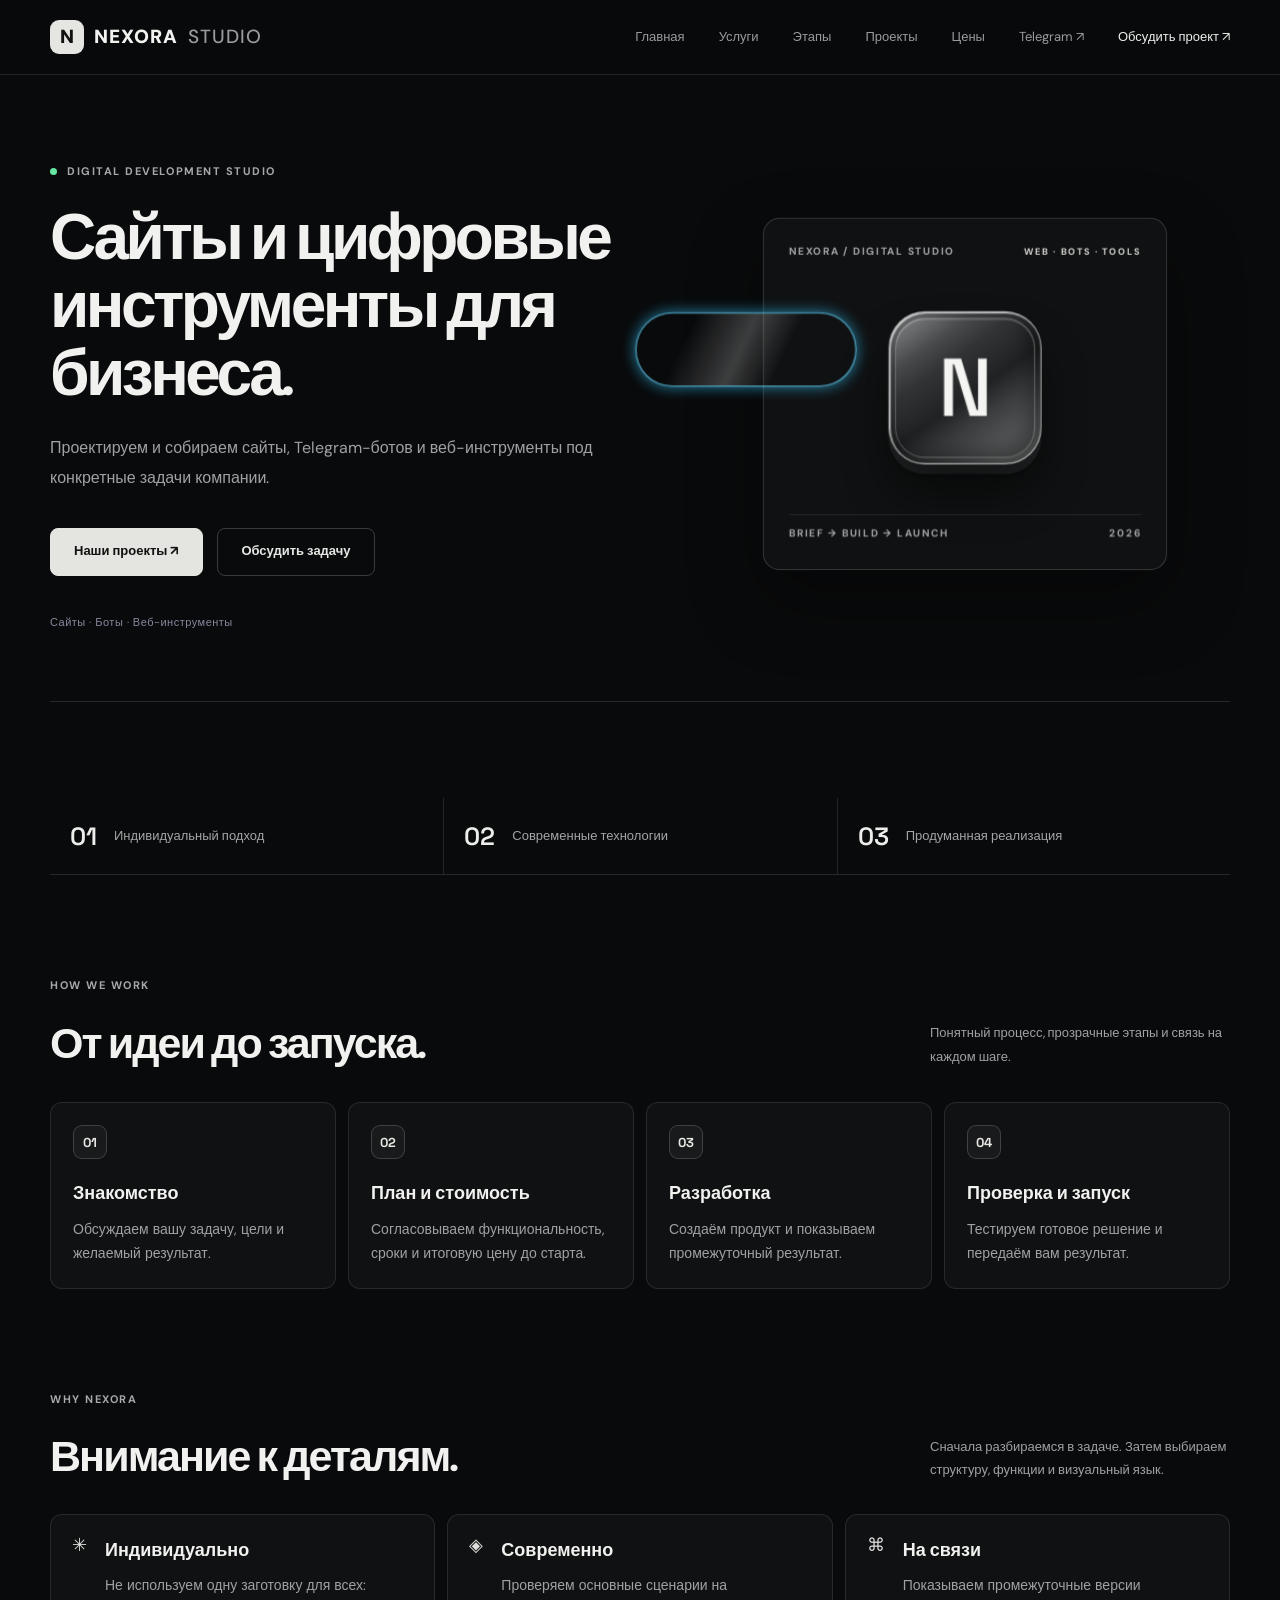
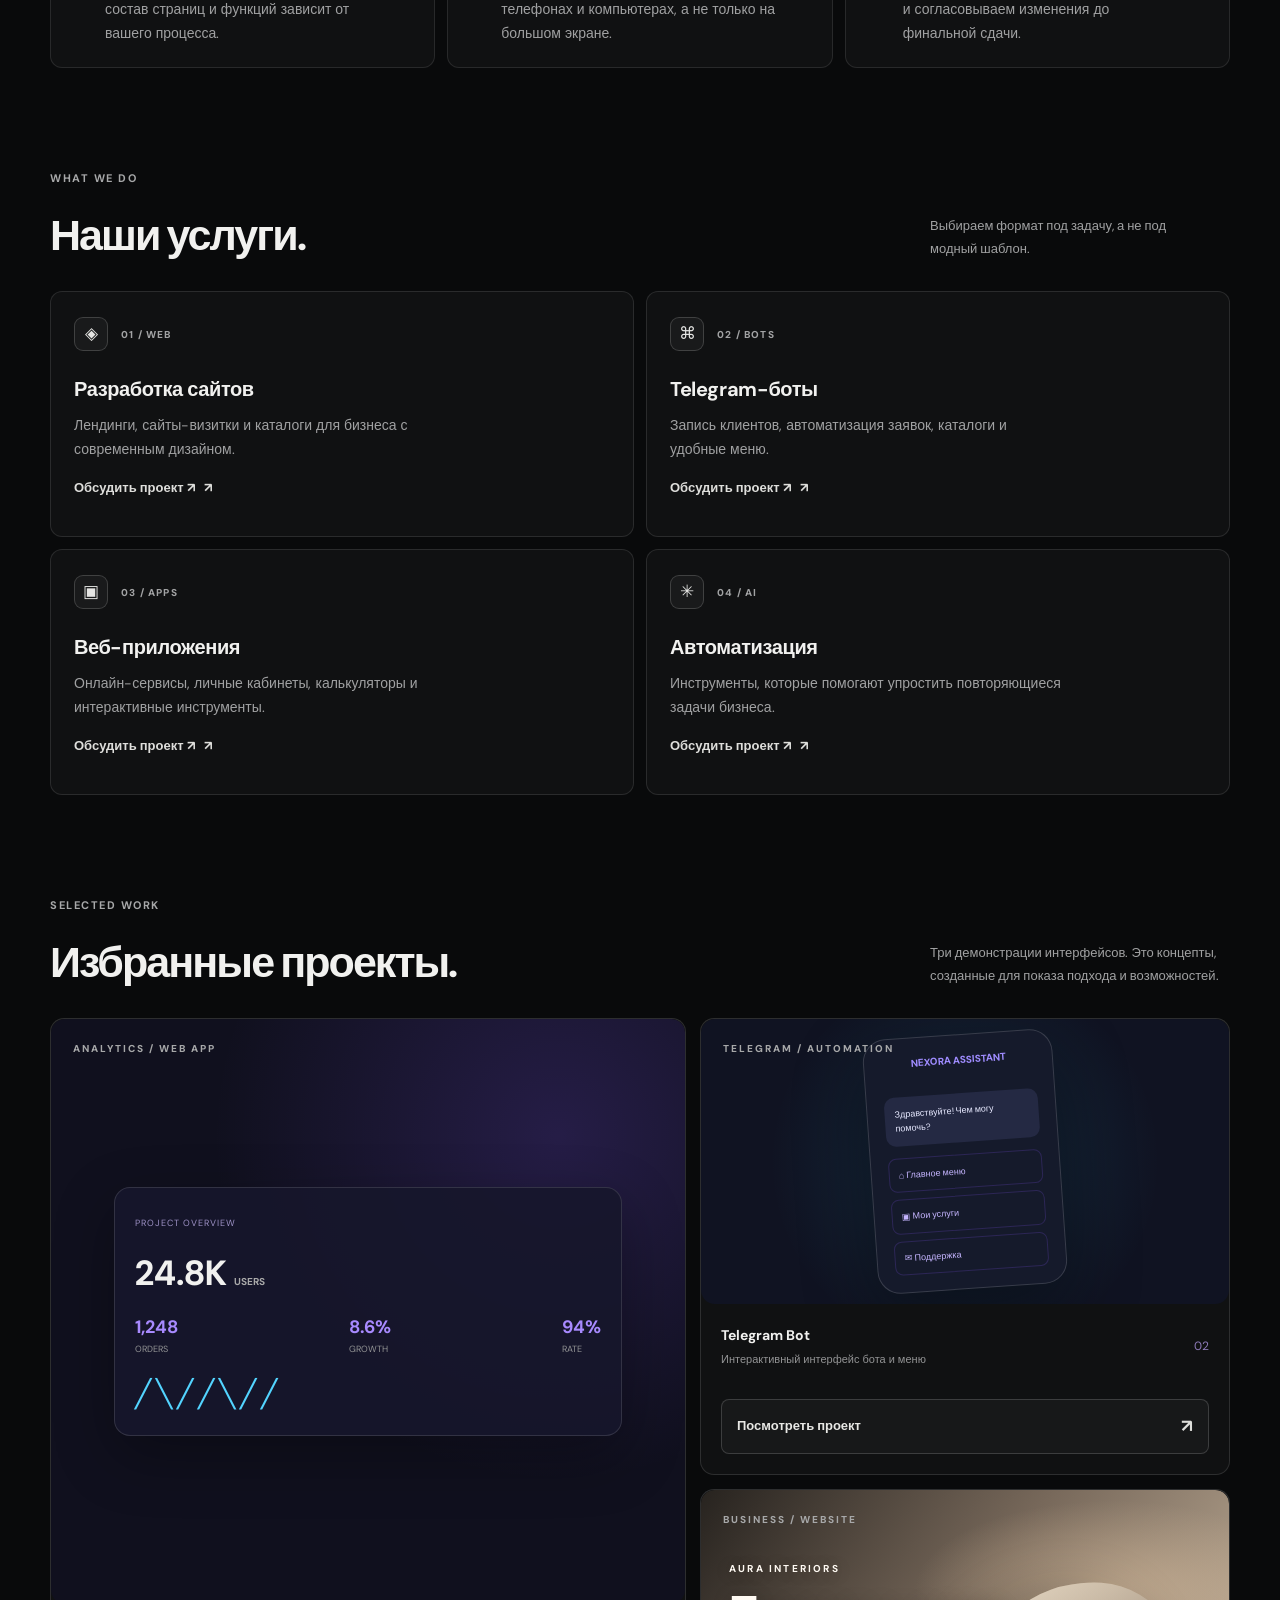
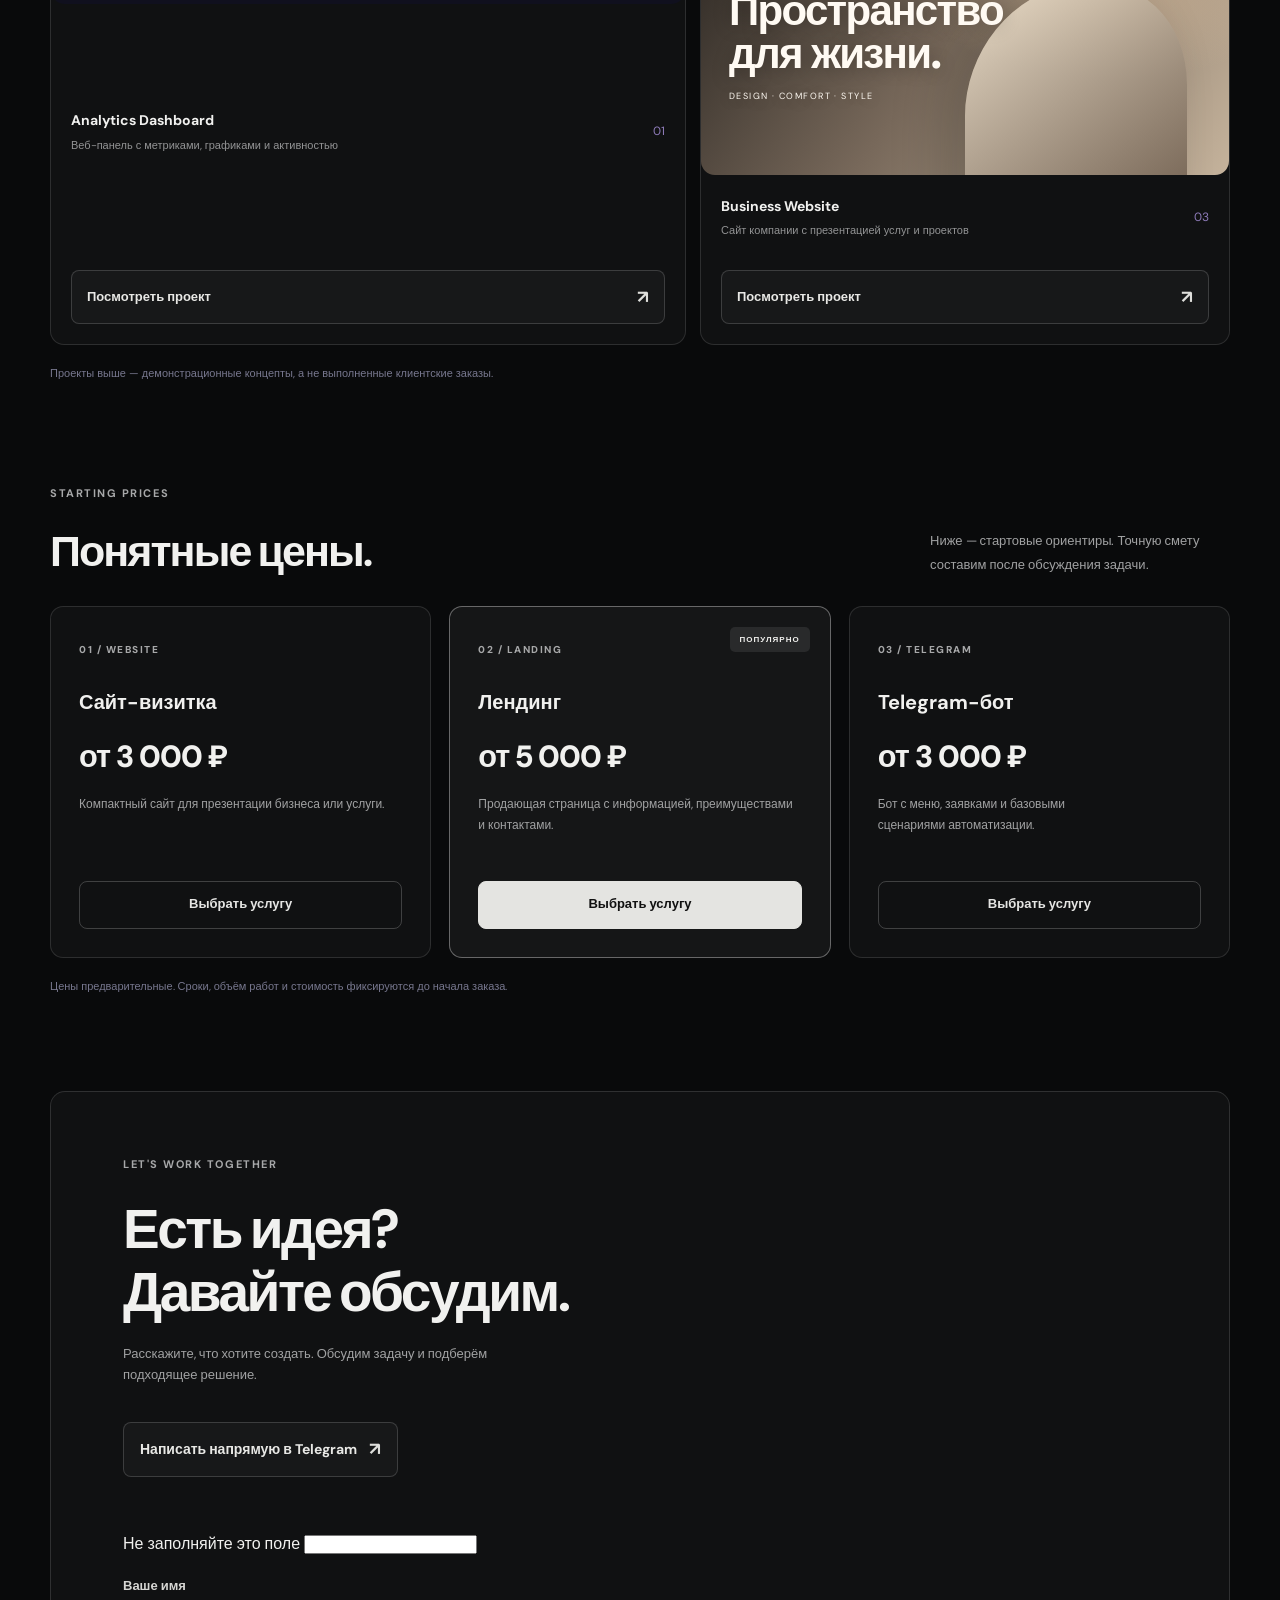
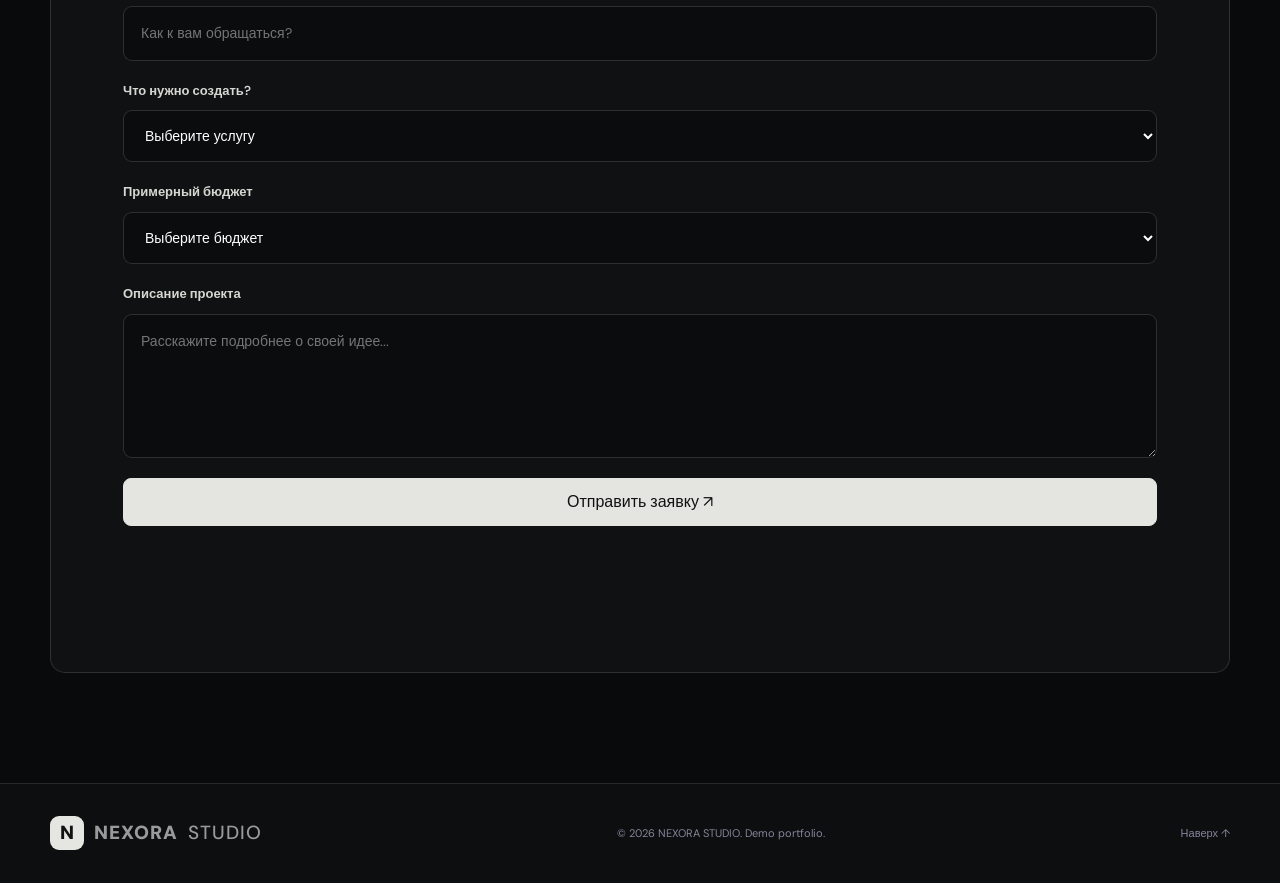
==== index.html @ 17ba7e44 "ss" ====
<!DOCTYPE html>
<html lang="ru">
<head>
  <meta charset="UTF-8">
  <meta name="viewport" content="width=device-width, initial-scale=1.0">
  <meta name="description" content="NEXORA STUDIO — разработка сайтов, Telegram-ботов и веб-приложений.">
  <title>NEXORA STUDIO — Digital Development</title>
  <link rel="preconnect" href="https://fonts.googleapis.com">
  <link rel="preconnect" href="https://fonts.gstatic.com" crossorigin>
  <link href="https://fonts.googleapis.com/css2?family=DM+Sans:wght@400;500;600;700;800&family=Space+Grotesk:wght@400;500;600;700&display=swap" rel="stylesheet">
  <link rel="stylesheet" href="style.css">

  <style>
    /* NEXORA portfolio cards */
    .nexora-project-grid {
      align-items: stretch;
    }
    .nexora-project-card {
      display: flex;
      flex-direction: column;
      overflow: hidden;
    }
    .nexora-project-link {
      display: block;
      color: inherit;
      text-decoration: none;
      overflow: hidden;
      border-radius: inherit;
    }
    .nexora-project-link .project-preview {
      transition: transform .45s ease, filter .45s ease;
    }
    .nexora-project-link:hover .project-preview {
      transform: scale(1.025);
      filter: brightness(1.12);
    }
    .nexora-project-info {
      flex: 1;
    }
    .nexora-project-cta {
      display: flex;
      align-items: center;
      justify-content: space-between;
      gap: 12px;
      margin: 16px 20px 20px;
      padding: 12px 15px;
      border: 1px solid rgba(155, 75, 255, .38);
      border-radius: 12px;
      color: #eee7ff;
      background: rgba(126, 49, 230, .10);
      text-decoration: none;
      font-size: 13px;
      font-weight: 700;
      transition: background .25s ease, border-color .25s ease, transform .25s ease;
    }
    .nexora-project-cta span {
      color: #bd75ff;
      font-size: 18px;
    }
    .nexora-project-cta:hover {
      background: rgba(126, 49, 230, .22);
      border-color: rgba(180, 110, 255, .8);
      transform: translateY(-2px);
    }
    .nexora-business-preview {
      position: relative;
      min-height: 270px;
      overflow: hidden;
      display: flex;
      align-items: center;
      padding: 28px;
      background:
        radial-gradient(ellipse at 78% 35%, rgba(222, 194, 161, .55), transparent 34%),
        linear-gradient(125deg, #27231f 0%, #77685a 48%, #c5b39c 100%);
    }
    .nexora-business-preview::after {
      content: "";
      position: absolute;
      right: 8%;
      bottom: -18%;
      width: 42%;
      height: 85%;
      border-radius: 48% 48% 0 0;
      background: linear-gradient(145deg, rgba(245, 232, 211, .88), rgba(90, 73, 59, .75));
      box-shadow: -24px 0 50px rgba(20, 16, 12, .22);
      transform: skewY(-8deg);
    }
    .nexora-interior-copy {
      position: relative;
      z-index: 1;
      display: flex;
      flex-direction: column;
      gap: 13px;
      color: #fffaf3;
      text-shadow: 0 2px 18px rgba(0, 0, 0, .25);
    }
    .nexora-interior-copy span {
      font-size: 10px;
      letter-spacing: .22em;
      font-weight: 700;
    }
    .nexora-interior-copy strong {
      font-family: "Space Grotesk", sans-serif;
      font-size: clamp(25px, 4vw, 42px);
      line-height: 1.02;
      letter-spacing: -.04em;
    }
    .nexora-interior-copy small {
      font-size: 9px;
      letter-spacing: .16em;
    }
    @media (max-width: 600px) {
      .nexora-business-preview {
        min-height: 230px;
        padding: 22px;
      }
      .nexora-project-cta {
        margin: 12px 14px 16px;
      }
    }

    /* NEXORA STUDIO: process, benefits and direct contact */
    .nexora-process-section { padding-top: 55px; }
    .nexora-process-grid {
      display: grid;
      grid-template-columns: repeat(4, minmax(0, 1fr));
      gap: 16px;
      margin-top: 34px;
    }
    .nexora-process-card {
      min-height: 190px;
      padding: 24px;
      border: 1px solid rgba(170, 120, 255, .18);
      border-radius: 18px;
      background: linear-gradient(145deg, rgba(255,255,255,.045), rgba(125,70,210,.045));
    }
    .nexora-process-card > span {
      display: inline-flex;
      margin-bottom: 25px;
      color: #b77aff;
      font: 700 13px "Space Grotesk", sans-serif;
      letter-spacing: .12em;
    }
    .nexora-process-card h3, .nexora-benefits-grid h3 {
      margin: 0 0 10px;
      font-size: 17px;
    }
    .nexora-process-card p, .nexora-benefits-grid p {
      margin: 0;
      color: rgba(235,230,245,.68);
      font-size: 13px;
      line-height: 1.7;
    }
    .nexora-benefits-grid {
      display: grid;
      grid-template-columns: repeat(3, minmax(0, 1fr));
      gap: 18px;
      margin-top: 32px;
    }
    .nexora-benefits-grid article {
      display: flex;
      gap: 16px;
      padding: 22px;
      border: 1px solid rgba(170, 120, 255, .16);
      border-radius: 16px;
      background: rgba(255,255,255,.025);
    }
    .nexora-benefits-grid article > span {
      color: #bd83ff;
      font-size: 25px;
      line-height: 1;
    }
    .nexora-telegram-link {
      display: inline-flex;
      align-items: center;
      gap: 12px;
      margin: 4px 0 22px;
      padding: 12px 16px;
      border: 1px solid rgba(155,75,255,.38);
      border-radius: 12px;
      color: #eee7ff;
      background: rgba(126,49,230,.10);
      text-decoration: none;
      font-size: 14px;
      font-weight: 700;
      transition: .25s ease;
    }
    .nexora-telegram-link span { color: #bd75ff; font-size: 18px; }
    .nexora-telegram-link:hover {
      transform: translateY(-2px);
      background: rgba(126,49,230,.2);
      border-color: rgba(180,110,255,.8);
    }
    @media (max-width: 900px) {
      .nexora-process-grid { grid-template-columns: repeat(2, minmax(0,1fr)); }
    }
    @media (max-width: 600px) {
      .nexora-process-grid, .nexora-benefits-grid { grid-template-columns: 1fr; }
      .nexora-process-card { min-height: auto; }
      .nexora-process-card > span { margin-bottom: 16px; }
    }



    /* Impeccable-inspired refinement: clearer hierarchy, quieter surfaces, less decoration */
    :root {
      --bg: #0b0c12;
      --bg-secondary: #11131c;
      --card: #12151f;
      --border: rgba(224, 229, 242, .12);
      --text: #f2f4f8;
      --muted: #a5adbd;
      --purple: #9a83df;
      --blue: #83a9c7;
      --gradient: linear-gradient(110deg, #a18bdc, #9bb5cb);
    }

    html { scroll-padding-top: 88px; }
    body { background: var(--bg); font-family: "DM Sans", Arial, sans-serif; }
    body::before { display: none; }
    body::after { display: none; }
    .glow { display: none !important; }

    .section { padding-top: 96px; }
    .hero { padding-top: 82px; padding-bottom: 70px; gap: 64px; }
    .hero h1, .section-heading h2, .contact-box h2 {
      text-wrap: balance;
      letter-spacing: -.045em;
    }
    .hero h1 { max-width: 640px; font-size: clamp(40px, 5vw, 66px); line-height: 1.06; }
    .hero h1 span, .section-heading h2 span, .contact-box h2 span {
      color: #b7a6e7;
      background: none;
      -webkit-text-fill-color: currentColor;
    }
    .hero-description, .section-heading p, .service-card p, .price-card p,
    .contact-box p, .nexora-process-card p, .nexora-benefits-grid p {
      color: #aeb6c5;
      text-wrap: pretty;
    }
    .eyebrow { color: #aeb6c5; letter-spacing: .14em; }
    .status-dot { animation: none; box-shadow: none; }
    .hero-note .status-dot { display: none; }

    .button { border-radius: 8px; min-height: 48px; transition: background .2s ease, border-color .2s ease, color .2s ease; }
    .button:hover { transform: none; }
    .button.primary { background: #7965b5; box-shadow: none; }
    .button.primary:hover { background: #8975c5; box-shadow: none; }
    .button.secondary { background: transparent; border-color: rgba(224,229,242,.2); }
    .button.secondary:hover { border-color: #a18bdc; box-shadow: none; }

    .visual-card { box-shadow: 0 22px 60px rgba(0,0,0,.28); }
    .hero-visual::after, .floating-tag { box-shadow: none !important; }
    .floating-tag { border-color: rgba(224,229,242,.15); background: #151824; color: #c5cada; }
    .nexora-particles { display: none !important; }
    .core-letter { text-shadow: none !important; }

    .stats { gap: 0; border-block: 1px solid var(--border); }
    .stats div { border: 0; border-radius: 0; background: transparent; padding: 22px 20px; }
    .stats div + div { border-left: 1px solid var(--border); }
    .stats strong { color: #b7a6e7; font: 600 22px "Space Grotesk", sans-serif; }
    .stats span { font-size: 13px; color: #c0c6d2; }

    .section-heading { align-items: end; margin-bottom: 30px; }
    .section-heading h2 { font-size: clamp(30px, 3.6vw, 43px); }
    .service-grid { grid-template-columns: repeat(2, minmax(0, 1fr)); gap: 0 28px; border-top: 1px solid var(--border); }
    .service-card {
      min-height: 0; padding: 27px 4px 30px; border: 0; border-bottom: 1px solid var(--border);
      border-radius: 0; background: transparent; transition: border-color .2s ease;
    }
    .service-card::before { display: none; }
    .service-card:hover { transform: none; border-color: #8f7acb; box-shadow: none; }
    .service-icon {
      width: auto; height: auto; display: inline; margin: 0 10px 0 0; border: 0;
      border-radius: 0; background: none; color: #b7a6e7; font-size: 17px;
    }
    .service-number { color: #9ea7b8; letter-spacing: .12em; }
    .service-card h3 { margin-top: 17px; font-size: 20px; letter-spacing: -.02em; }
    .service-card p { max-width: 42ch; margin-top: 9px; font-size: 14px; line-height: 1.7; }
    .service-card a { margin-top: 16px; color: #c0b1e8; font-size: 13px; }

    .nexora-process-grid { gap: 0 24px; border-top: 1px solid var(--border); }
    .nexora-process-card {
      min-height: 0; padding: 24px 2px 26px; border: 0; border-bottom: 1px solid var(--border);
      border-radius: 0; background: transparent;
    }
    .nexora-process-card > span { color: #b7a6e7; margin-bottom: 18px; }
    .nexora-process-card h3, .nexora-benefits-grid h3 { font-size: 18px; }
    .nexora-process-card p, .nexora-benefits-grid p { font-size: 14px; }
    .nexora-benefits-grid { grid-template-columns: 1fr; gap: 0; border-top: 1px solid var(--border); }
    .nexora-benefits-grid article {
      padding: 20px 2px; border: 0; border-bottom: 1px solid var(--border);
      border-radius: 0; background: transparent; gap: 18px;
    }
    .nexora-benefits-grid article > span { color: #b7a6e7; font-size: 18px; }

    .project-grid { gap: 18px; }
    .project-card, .nexora-project-card { border-radius: 12px; border-color: var(--border); background: #11141d; box-shadow: none; }
    .project-card:hover { transform: translateY(-3px); border-color: rgba(183,166,231,.5); box-shadow: none; }
    .nexora-project-cta, .nexora-telegram-link { border-radius: 8px; border-color: rgba(183,166,231,.3); background: rgba(183,166,231,.07); }
    .nexora-project-cta:hover, .nexora-telegram-link:hover { transform: none; background: rgba(183,166,231,.13); border-color: rgba(183,166,231,.55); }

    .price-card { border-radius: 12px; background: #11141d; box-shadow: none; }
    .price-card:hover { transform: translateY(-3px); border-color: rgba(183,166,231,.5); }
    .price-card.featured { border-color: rgba(183,166,231,.55); background: #151722; box-shadow: none; }
    .popular { border-radius: 5px; background: rgba(183,166,231,.14); color: #d5cbed; }
    .price { color: #f2f4f8; }

    .contact-box {
      border-radius: 14px; border-color: var(--border); text-align: left;
      background: #11141d; padding: 58px clamp(24px, 6vw, 72px);
    }
    .contact-box::before, .contact-box::after { display: none; }
    .contact-box p { margin-left: 0; margin-right: 0; }
    .nexora-telegram-link { margin-top: 8px; }
    .footer { color: #aeb6c5; }

    a:focus-visible, button:focus-visible, input:focus-visible, select:focus-visible, textarea:focus-visible {
      outline: 2px solid #b7a6e7; outline-offset: 3px;
    }
    @media (max-width: 900px) {
      .hero { gap: 32px; }
      .service-grid { grid-template-columns: 1fr 1fr; }
    }
    @media (max-width: 600px) {
      .section { padding-top: 72px; }
      .hero { padding-top: 58px; gap: 30px; }
      .hero h1 { letter-spacing: -.04em; }
      .stats { grid-template-columns: 1fr; }
      .stats div { padding: 15px 4px; }
      .stats div + div { border-left: 0; border-top: 1px solid var(--border); }
      .service-grid, .nexora-process-grid, .price-grid { grid-template-columns: 1fr; }
      .section-heading { display: block; }
      .section-heading p { margin-top: 12px; }
      .contact-box { padding: 42px 22px; }
    }
    @media (prefers-reduced-motion: reduce) {
      *, *::before, *::after { scroll-behavior: auto !important; animation-duration: .01ms !important; animation-iteration-count: 1 !important; transition-duration: .01ms !important; }
    }

    /* Final visual polish */
    body::before {
      display: block;
      position: fixed;
      inset: 0;
      z-index: -1;
      pointer-events: none;
      background:
        radial-gradient(ellipse at 12% 8%, rgba(116, 91, 173, .13), transparent 34%),
        radial-gradient(ellipse at 88% 35%, rgba(91, 126, 151, .08), transparent 31%);
    }
    .header {
      background: rgba(11, 12, 18, .88);
      border-bottom-color: rgba(224, 229, 242, .09);
    }
    .logo-icon {
      border-radius: 9px;
      background: linear-gradient(145deg, #a996df, #7189a2);
      box-shadow: 0 5px 18px rgba(137, 119, 190, .2);
    }
    .hero { min-height: 610px; }
    .hero h1 { max-width: 700px; }
    .hero-description { max-width: 52ch; font-size: 16px; }
    .hero-visual .visual-card {
      border-color: rgba(201, 188, 238, .2);
      background: radial-gradient(ellipse at 50% 40%, rgba(115, 100, 157, .12), transparent 52%), #11141d;
    }
    .hero-visual .core {
      background: radial-gradient(circle at 32% 27%, #c5b5ed, #75658f 42%, #303747 78%);
      box-shadow: 0 0 44px rgba(145, 126, 194, .2), inset -12px -14px 28px rgba(7, 9, 15, .5);
    }
    .stats { margin-top: 0; }
    .stats strong { font-size: 25px; }
    .service-grid { gap: 14px; border: 0; }
    .service-card {
      position: relative;
      min-height: 245px;
      padding: 25px 24px 23px;
      border: 1px solid rgba(224, 229, 242, .1);
      border-radius: 13px;
      background: linear-gradient(145deg, rgba(255,255,255,.035), rgba(255,255,255,.012));
      transition: border-color .22s ease, background .22s ease, transform .22s ease;
    }
    .service-card::before { display: block; opacity: .42; }
    .service-card:hover {
      transform: translateY(-3px);
      border-color: rgba(183, 166, 231, .38);
      background: linear-gradient(145deg, rgba(183,166,231,.075), rgba(255,255,255,.015));
      box-shadow: none;
    }
    .service-icon {
      display: inline-grid;
      width: 34px;
      height: 34px;
      place-items: center;
      margin: 0 10px 0 0;
      border: 1px solid rgba(183,166,231,.18);
      border-radius: 9px;
      background: rgba(183,166,231,.08);
      vertical-align: middle;
    }
    .service-card h3 { margin-top: 22px; }
    .service-card p { min-height: 48px; }
    .service-card a { display: inline-flex; align-items: center; gap: 8px; }
    .service-card a::after { content: "↗"; transition: transform .2s ease; }
    .service-card a:hover::after { transform: translate(2px, -2px); }
    .nexora-process-grid {
      gap: 12px;
      border: 0;
    }
    .nexora-process-card {
      padding: 22px;
      border: 1px solid rgba(224,229,242,.1);
      border-radius: 12px;
      background: linear-gradient(145deg, rgba(255,255,255,.03), rgba(255,255,255,.008));
    }
    .nexora-process-card > span {
      display: grid;
      width: 34px;
      height: 34px;
      place-items: center;
      margin-bottom: 20px;
      border: 1px solid rgba(183,166,231,.2);
      border-radius: 9px;
      background: rgba(183,166,231,.08);
      letter-spacing: 0;
    }
    .nexora-benefits-grid {
      grid-template-columns: repeat(3, minmax(0, 1fr));
      gap: 12px;
      border: 0;
    }
    .nexora-benefits-grid article {
      min-height: 130px;
      padding: 21px;
      border: 1px solid rgba(224,229,242,.1);
      border-radius: 12px;
      background: rgba(255,255,255,.02);
    }
    .project-grid { gap: 14px; }
    .project-card, .nexora-project-card {
      border-radius: 14px;
      background: #11141d;
    }
    .nexora-project-link .project-preview { min-height: 285px; }
    .nexora-project-card.project-large .project-preview { min-height: 585px; }
    .project-info { padding-inline: 20px; }
    .nexora-project-cta { margin-top: 10px; }
    .price-card {
      padding: 28px;
      border-radius: 14px;
      background: linear-gradient(150deg, rgba(255,255,255,.04), rgba(255,255,255,.012));
    }
    .price-card.featured {
      border-color: rgba(183,166,231,.48);
      background: radial-gradient(ellipse at 95% 0%, rgba(183,166,231,.12), transparent 48%), #13151f;
    }
    .price { font-size: clamp(26px, 2.4vw, 32px); }
    .contact-box {
      border-radius: 16px;
      background: radial-gradient(ellipse at 92% 0%, rgba(129,112,174,.13), transparent 42%), #11141d;
    }
    .contact-box h2 { max-width: 760px; }
    .nexora-telegram-link { min-height: 46px; }
    .footer { border-top-color: rgba(224,229,242,.09); }
    @media (max-width: 900px) {
      .service-card { min-height: 235px; }
      .nexora-benefits-grid { grid-template-columns: 1fr; }
      .nexora-benefits-grid article { min-height: 0; }
    }
    @media (max-width: 600px) {
      .hero { min-height: 0; }
      .service-card { min-height: 0; padding: 22px 18px; }
      .service-card p { min-height: 0; }
      .nexora-process-grid { gap: 0; }
      .nexora-process-card { padding: 19px 2px; border-width: 0 0 1px; border-radius: 0; background: transparent; }
      .nexora-project-link .project-preview,
      .nexora-project-card.project-large .project-preview { min-height: 255px; }
      .project-info { padding-inline: 15px; }
      .price-card { padding: 24px 20px; }
    }

    /* Monochrome, editorial visual direction */
    :root {
      --bg: #090a0b;
      --bg-secondary: #101112;
      --card: #111213;
      --border: rgba(255,255,255,.11);
      --text: #f1f1ef;
      --muted: #929394;
      --purple: #c7c7c4;
      --blue: #a9aaab;
      --gradient: linear-gradient(110deg, #e1e1de, #9b9c9d);
    }
    body { background: #090a0b; color: #f1f1ef; }
    body::before, body::after { display: none !important; }
    .header { background: rgba(9,10,11,.94); border-bottom-color: rgba(255,255,255,.1); }
    .logo-icon { color: #111; background: #e5e5e2; box-shadow: none; }
    .logo-light, .nav a, .footer { color: #999a9b; }
    .nav a:hover, .footer a:hover { color: #fff; }
    .nav-button { border-color: rgba(255,255,255,.2) !important; color: #ededeb !important; }
    .eyebrow, .service-number, .price-label, .preview-label { color: #a7a8a9; }
    .hero h1 span, .section-heading h2 span, .contact-box h2 span {
      color: #f1f1ef; background: none; -webkit-text-fill-color: currentColor;
    }
    .hero h1 { max-width: 680px; font-weight: 600; letter-spacing: -.055em; }
    .hero-description, .section-heading p, .service-card p, .price-card p,
    .contact-box p, .nexora-process-card p, .nexora-benefits-grid p { color: #a0a1a2; }
    .button.primary { color: #111; background: #e4e4e1; border: 1px solid #e4e4e1; }
    .button.primary:hover { color: #fff; background: #272829; border-color: #525354; }
    .button.secondary { color: #e5e5e3; border-color: rgba(255,255,255,.2); }
    .button.secondary:hover { border-color: rgba(255,255,255,.55); background: #171819; }
    .hero-visual { transform: none !important; animation: none; }
    .hero-visual::after { display: none; }
    .hero-visual .visual-card {
      border-color: rgba(255,255,255,.16);
      border-radius: 16px;
      background: #101112;
      box-shadow: 0 28px 70px rgba(0,0,0,.36);
    }
    .visual-top, .visual-bottom { color: #a2a3a4; }
    .visual-top .live { color: #d1d1ce; }
    .visual-center { perspective: 900px; transform-style: preserve-3d; }
    .hero-visual .orbit,
    .hero-visual .core-sheen, .hero-visual .core-orbit, .nexora-particles,
    .floating-tag, .cursor-glow { display: none !important; }
    .hero-visual .core {
      position: relative; isolation: isolate; overflow: visible;
      width: 142px; height: 142px; display: grid; place-items: center;
      border: 1px solid rgba(255,255,255,.58); border-radius: 34px;
      background: linear-gradient(145deg, #77797a 0%, #3d3f40 24%, #202223 54%, #555758 78%, #858687 100%);
      box-shadow: 0 28px 42px rgba(0,0,0,.48), 0 9px 0 #252728, 0 11px 0 #101112,
        inset 1px 1px 1px rgba(255,255,255,.72), inset -8px -10px 20px rgba(0,0,0,.45);
      transform-style: preserve-3d; animation: nexoraEmblemFloat 6s ease-in-out infinite;
      color: #f4f4f2; font: 500 76px/1 "Space Grotesk", sans-serif;
    }
    .hero-visual .core::before {
      content: ""; display: block !important; position: absolute; z-index: -1;
      inset: 5px; border: 1px solid rgba(255,255,255,.24); border-radius: 28px;
      background: linear-gradient(145deg, rgba(255,255,255,.16), transparent 35% 68%, rgba(0,0,0,.16));
      box-shadow: inset 0 1px 0 rgba(255,255,255,.24);
      transform: translateZ(8px); animation: none;
    }
    .hero-visual .core::after {
      content: ""; display: block !important; position: absolute; z-index: 2;
      inset: 0; border-radius: inherit; pointer-events: none;
      background: linear-gradient(115deg, transparent 23%, rgba(255,255,255,.22) 48%, transparent 67%);
      transform: translateX(-115%); animation: emblemSheen 5.8s ease-in-out infinite;
    }
    .core-letter {
      position: relative; z-index: 3; color: #f0f0ed;
      font: 500 76px/1 "Space Grotesk", sans-serif;
      text-shadow: 0 1px 0 #a3a4a4, 0 3px 0 #565859, 0 8px 15px rgba(0,0,0,.62);
      transform: translateZ(22px);
    }
    .stats { border-color: rgba(255,255,255,.12); }
    .stats strong { color: #ededeb; }
    .stats span { color: #a4a5a6; }
    .service-grid { gap: 12px; border: 0; }
    .service-card {
      min-height: 246px; padding: 25px 23px;
      border: 1px solid rgba(255,255,255,.11); border-radius: 12px;
      background: #101112; transition: transform .28s ease, border-color .28s ease, background .28s ease;
    }
    .service-card::before { display: none; }
    .service-card:hover {
      transform: translateY(-4px); border-color: rgba(255,255,255,.32);
      background: #151617; box-shadow: none;
    }
    .service-icon {
      width: 34px; height: 34px; display: inline-grid; place-items: center;
      margin: 0 9px 0 0; border: 1px solid rgba(255,255,255,.17);
      border-radius: 9px; background: #191a1b; color: #e5e5e3; vertical-align: middle;
    }
    .service-number { color: #a2a3a4; }
    .service-card a, .nexora-project-cta span, .nexora-telegram-link span { color: #dededb; }
    .service-card a::after { content: "↗"; transition: transform .2s ease; }
    .service-card a:hover::after { transform: translate(2px,-2px); }
    .nexora-process-grid { gap: 12px; border: 0; }
    .nexora-process-card {
      padding: 22px; border: 1px solid rgba(255,255,255,.1);
      border-radius: 12px; background: #101112;
    }
    .nexora-process-card > span {
      width: 34px; height: 34px; display: grid; place-items: center;
      margin-bottom: 20px; border: 1px solid rgba(255,255,255,.17);
      border-radius: 9px; color: #e6e6e3; background: #191a1b; letter-spacing: 0;
    }
    .nexora-benefits-grid { grid-template-columns: repeat(3,minmax(0,1fr)); gap: 12px; border: 0; }
    .nexora-benefits-grid article {
      min-height: 130px; padding: 21px; border: 1px solid rgba(255,255,255,.1);
      border-radius: 12px; background: #101112;
    }
    .nexora-benefits-grid article > span { color: #dededb; }
    .project-grid { gap: 14px; }
    .project-card, .nexora-project-card {
      border-color: rgba(255,255,255,.12); border-radius: 14px;
      background: #101112; box-shadow: none;
    }
    .project-card:hover { transform: translateY(-4px); border-color: rgba(255,255,255,.32); box-shadow: none; }
    .project-preview { filter: none; }
    .nexora-project-link:hover .project-preview { filter: none; }
    .nexora-project-link .project-preview { min-height: 285px; }
    .nexora-project-card.project-large .project-preview { min-height: 585px; }
    .project-info { padding-inline: 20px; }
    .nexora-project-cta, .nexora-telegram-link {
      border-color: rgba(255,255,255,.16); color: #e8e8e5; background: #171819;
    }
    .nexora-project-cta:hover, .nexora-telegram-link:hover {
      border-color: rgba(255,255,255,.38); background: #202122;
    }
    .price-card, .price-card.featured {
      border-color: rgba(255,255,255,.12); border-radius: 13px;
      background: #101112; box-shadow: none;
    }
    .price-card:hover { transform: translateY(-4px); border-color: rgba(255,255,255,.35); }
    .price-card.featured { border-color: rgba(255,255,255,.35); background: #151617; }
    .popular { color: #f0f0ed; background: #292a2b; }
    .price { color: #f1f1ef; }
    .contact-box {
      border: 1px solid rgba(255,255,255,.13); border-radius: 15px;
      background: #101112;
    }
    .form-group label { color: #d6d6d3; }
    .form-group input, .form-group select, .form-group textarea {
      border-color: rgba(255,255,255,.14); border-radius: 9px; background: #0b0c0d;
    }
    .form-group input:focus, .form-group select:focus, .form-group textarea:focus {
      border-color: rgba(255,255,255,.5); background: #111213;
    }
    .form-group select option { color: #eee; background: #111213; }
    .form-message { color: #d5d5d2; }
    .contact-box::before, .contact-box::after { display: none; }
    @keyframes nexoraEmblemFloat {
      0%, 100% { transform: translateY(0) rotateX(0deg) rotateY(-7deg) rotateZ(-1deg); }
      50% { transform: translateY(-11px) rotateX(5deg) rotateY(7deg) rotateZ(1deg); }
    }
    @keyframes emblemSheen {
      0%, 18% { transform: translateX(-115%); opacity: 0; }
      28% { opacity: .9; }
      48%, 100% { transform: translateX(115%); opacity: 0; }
    }
    .footer { border-top-color: rgba(255,255,255,.1); }
    .reveal { transition: opacity .55s ease, transform .55s cubic-bezier(.2,.7,.2,1); }
    .reveal:not(.visible) { transform: translateY(18px); }
    .project-card, .service-card, .price-card, .nexora-process-card, .nexora-benefits-grid article {
      transition-timing-function: cubic-bezier(.2,.7,.2,1);
    }
    a:focus-visible, button:focus-visible, input:focus-visible, select:focus-visible, textarea:focus-visible {
      outline-color: #e4e4e1;
    }
    @media (max-width: 900px) {
      .nexora-benefits-grid { grid-template-columns: 1fr; }
      .nexora-benefits-grid article { min-height: 0; }
    }
    @media (max-width: 600px) {
      .hero { min-height: 0; }
      .hero-visual .core { width: 124px; height: 124px; border-radius: 29px; font-size: 66px; }
      .hero-visual .core::before { border-radius: 23px; }
      .core-letter { font-size: 66px; }
      .service-card { min-height: 0; padding: 22px 18px; }
      .nexora-process-grid { gap: 0; }
      .nexora-process-card { padding: 19px 2px; border-width: 0 0 1px; border-radius: 0; background: transparent; }
      .nexora-project-link .project-preview,
      .nexora-project-card.project-large .project-preview { min-height: 255px; }
      .project-info { padding-inline: 15px; }
      .price-card { padding: 24px 20px; }
      .reveal { transition-duration: .4s; }
    }
    @media (prefers-reduced-motion: reduce) {
      *, *::before, *::after { animation-duration: .01ms !important; animation-iteration-count: 1 !important; transition-duration: .01ms !important; scroll-behavior: auto !important; }
    }

  </style>

</head>
<body>
  <div class="glow glow-one"></div>
  <div class="glow glow-two"></div>

  <header class="header">
    <a class="logo" href="#home">
      <span class="logo-icon">N</span>
      NEXORA<span class="logo-light">STUDIO</span>
    </a>

    <button class="menu-toggle" id="menuToggle" aria-label="Открыть меню">☰</button>

    <nav class="nav" id="nav">
      <a href="#home">Главная</a>
      <a href="#services">Услуги</a>
      <a href="#process">Этапы</a>
      <a href="#projects">Проекты</a>
      <a href="#prices">Цены</a>
      <a href="https://t.me/Nexor_4" target="_blank" rel="noopener">Telegram ↗</a>
      <a href="#contact" class="nav-button">Обсудить проект ↗</a>
    </nav>
  </header>

  <main>
    <section class="hero section" id="home">
      <div class="hero-content">
        <div class="eyebrow"><span class="status-dot"></span> DIGITAL DEVELOPMENT STUDIO</div>

        <h1>Сайты и цифровые<br>инструменты <span>для бизнеса.</span></h1>

        <p class="hero-description">
          Проектируем и собираем сайты, Telegram-ботов и веб-инструменты
          под конкретные задачи компании.
        </p>

        <div class="hero-actions">
          <a href="#projects" class="button primary">Наши проекты ↗</a>
          <a href="#contact" class="button secondary">Обсудить задачу</a>
        </div>

        <div class="hero-note">
          <span class="status-dot"></span>
          Сайты · Боты · Веб-инструменты
        </div>
      </div>

      <div class="hero-visual">
        <div class="visual-card">
          <div class="visual-top">
            <span>NEXORA / DIGITAL STUDIO</span>
            <span class="live">WEB · BOTS · TOOLS</span>
          </div>
          <div class="visual-center">
            <div class="orbit orbit-one"></div>
            <div class="orbit orbit-two"></div>
            <div class="core">N</div>
          </div>
          <div class="visual-bottom">
            <span>BRIEF → BUILD → LAUNCH</span>
            <span>2026</span>
          </div>
        </div>
        <div class="floating-tag tag-one">WEB DEVELOPMENT</div>
        <div class="floating-tag tag-two">AI × AUTOMATION</div>
      </div>
    </section>

    <section class="stats section">
      <div><strong>01</strong><span>Индивидуальный подход</span></div>
      <div><strong>02</strong><span>Современные технологии</span></div>
      <div><strong>03</strong><span>Продуманная реализация</span></div>
    </section>


    <section class="section nexora-process-section" id="process">
      <div class="section-heading">
        <div>
          <div class="eyebrow">HOW WE WORK</div>
          <h2>От идеи до <span>запуска.</span></h2>
        </div>
        <p>Понятный процесс, прозрачные этапы и связь на каждом шаге.</p>
      </div>
      <div class="nexora-process-grid">
        <article class="nexora-process-card">
          <span>01</span><h3>Знакомство</h3>
          <p>Обсуждаем вашу задачу, цели и желаемый результат.</p>
        </article>
        <article class="nexora-process-card">
          <span>02</span><h3>План и стоимость</h3>
          <p>Согласовываем функциональность, сроки и итоговую цену до старта.</p>
        </article>
        <article class="nexora-process-card">
          <span>03</span><h3>Разработка</h3>
          <p>Создаём продукт и показываем промежуточный результат.</p>
        </article>
        <article class="nexora-process-card">
          <span>04</span><h3>Проверка и запуск</h3>
          <p>Тестируем готовое решение и передаём вам результат.</p>
        </article>
      </div>
    </section>

    <section class="section nexora-benefits-section">
      <div class="section-heading">
        <div>
          <div class="eyebrow">WHY NEXORA</div>
          <h2>Внимание к <span>деталям.</span></h2>
        </div>
        <p>Сначала разбираемся в задаче. Затем выбираем структуру, функции и визуальный язык.</p>
      </div>
      <div class="nexora-benefits-grid">
        <article><span>✳</span><div><h3>Индивидуально</h3><p>Не используем одну заготовку для всех: состав страниц и функций зависит от вашего процесса.</p></div></article>
        <article><span>◈</span><div><h3>Современно</h3><p>Проверяем основные сценарии на телефонах и компьютерах, а не только на большом экране.</p></div></article>
        <article><span>⌘</span><div><h3>На связи</h3><p>Показываем промежуточные версии и согласовываем изменения до финальной сдачи.</p></div></article>
      </div>
    </section>

    <section class="section" id="services">
      <div class="section-heading">
        <div>
          <div class="eyebrow">WHAT WE DO</div>
          <h2>Наши <span>услуги.</span></h2>
        </div>
        <p>Выбираем формат под задачу, а не под модный шаблон.</p>
      </div>

      <div class="service-grid">
        <article class="service-card">
          <div class="service-icon">◈</div>
          <span class="service-number">01 / WEB</span>
          <h3>Разработка сайтов</h3>
          <p>Лендинги, сайты-визитки и каталоги для бизнеса с современным дизайном.</p>
          <a href="#contact">Обсудить проект ↗</a>
        </article>

        <article class="service-card">
          <div class="service-icon">⌘</div>
          <span class="service-number">02 / BOTS</span>
          <h3>Telegram-боты</h3>
          <p>Запись клиентов, автоматизация заявок, каталоги и удобные меню.</p>
          <a href="#contact">Обсудить проект ↗</a>
        </article>

        <article class="service-card">
          <div class="service-icon">▣</div>
          <span class="service-number">03 / APPS</span>
          <h3>Веб-приложения</h3>
          <p>Онлайн-сервисы, личные кабинеты, калькуляторы и интерактивные инструменты.</p>
          <a href="#contact">Обсудить проект ↗</a>
        </article>

        <article class="service-card">
          <div class="service-icon">✳</div>
          <span class="service-number">04 / AI</span>
          <h3>Автоматизация</h3>
          <p>Инструменты, которые помогают упростить повторяющиеся задачи бизнеса.</p>
          <a href="#contact">Обсудить проект ↗</a>
        </article>
      </div>
    </section>

    <section class="section projects-section" id="projects">
      <div class="section-heading">
        <div>
          <div class="eyebrow">SELECTED WORK</div>
          <h2>Избранные <span>проекты.</span></h2>
        </div>
        <p>Три демонстрации интерфейсов. Это концепты, созданные для показа подхода и возможностей.</p>
      </div>

      <div class="project-grid nexora-project-grid">
        <article class="project-card project-large nexora-project-card">
          <a class="nexora-project-link" href="/projects/dashboard" target="_blank" rel="noopener" aria-label="Открыть демонстрацию Dashboard">
            <div class="project-preview stats-preview nexora-dashboard-preview">
              <div class="preview-label">ANALYTICS / WEB APP</div>
              <div class="dashboard">
                <span>PROJECT OVERVIEW</span>
                <strong>24.8K <small>USERS</small></strong>
                <div class="dashboard-stats">
                  <div><b>1,248</b><small>ORDERS</small></div>
                  <div><b>8.6%</b><small>GROWTH</small></div>
                  <div><b>94%</b><small>RATE</small></div>
                </div>
                <div class="chart-line">╱╲╱╱╲╱╱</div>
              </div>
            </div>
          </a>
          <div class="project-info nexora-project-info">
            <div><h3>Analytics Dashboard</h3><p>Веб-панель с метриками, графиками и активностью</p></div>
            <span>01</span>
          </div>
          <a class="nexora-project-cta" href="/projects/dashboard" target="_blank" rel="noopener">Посмотреть проект <span>↗</span></a>
        </article>

        <article class="project-card nexora-project-card">
          <a class="nexora-project-link" href="/projects/telegram-bot" target="_blank" rel="noopener" aria-label="Открыть демонстрацию Telegram Bot">
            <div class="project-preview bot-preview nexora-bot-preview">
              <div class="preview-label">TELEGRAM / AUTOMATION</div>
              <div class="phone">
                <div class="phone-top">NEXORA ASSISTANT</div>
                <div class="chat-bubble">Здравствуйте! Чем могу помочь?</div>
                <div class="chat-option">⌂ Главное меню</div>
                <div class="chat-option">▣ Мои услуги</div>
                <div class="chat-option">✉ Поддержка</div>
              </div>
            </div>
          </a>
          <div class="project-info nexora-project-info">
            <div><h3>Telegram Bot</h3><p>Интерактивный интерфейс бота и меню</p></div>
            <span>02</span>
          </div>
          <a class="nexora-project-cta" href="/projects/telegram-bot" target="_blank" rel="noopener">Посмотреть проект <span>↗</span></a>
        </article>

        <article class="project-card nexora-project-card">
          <a class="nexora-project-link" href="/projects/business-website" target="_blank" rel="noopener" aria-label="Открыть демонстрацию Business Website">
            <div class="project-preview nexora-business-preview">
              <div class="preview-label">BUSINESS / WEBSITE</div>
              <div class="nexora-interior-copy">
                <span>AURA INTERIORS</span>
                <strong>Пространство<br>для жизни.</strong>
                <small>DESIGN · COMFORT · STYLE</small>
              </div>
              <div class="nexora-interior-shape"></div>
            </div>
          </a>
          <div class="project-info nexora-project-info">
            <div><h3>Business Website</h3><p>Сайт компании с презентацией услуг и проектов</p></div>
            <span>03</span>
          </div>
          <a class="nexora-project-cta" href="/projects/business-website" target="_blank" rel="noopener">Посмотреть проект <span>↗</span></a>
        </article>
      </div>
      <p class="portfolio-disclaimer">Проекты выше — демонстрационные концепты, а не выполненные клиентские заказы.</p>
    </section>

    <section class="section" id="prices">
      <div class="section-heading">
        <div>
          <div class="eyebrow">STARTING PRICES</div>
          <h2>Понятные <span>цены.</span></h2>
        </div>
        <p>Ниже — стартовые ориентиры. Точную смету составим после обсуждения задачи.</p>
      </div>

      <div class="price-grid">
        <article class="price-card">
          <span class="price-label">01 / WEBSITE</span>
          <h3>Сайт-визитка</h3>
          <div class="price">от 3 000 ₽</div>
          <p>Компактный сайт для презентации бизнеса или услуги.</p>
          <a href="#contact" class="button secondary">Выбрать услугу</a>
        </article>

        <article class="price-card featured">
          <span class="price-label">02 / LANDING</span>
          <div class="popular">ПОПУЛЯРНО</div>
          <h3>Лендинг</h3>
          <div class="price">от 5 000 ₽</div>
          <p>Продающая страница с информацией, преимуществами и контактами.</p>
          <a href="#contact" class="button primary">Выбрать услугу</a>
        </article>

        <article class="price-card">
          <span class="price-label">03 / TELEGRAM</span>
          <h3>Telegram-бот</h3>
          <div class="price">от 3 000 ₽</div>
          <p>Бот с меню, заявками и базовыми сценариями автоматизации.</p>
          <a href="#contact" class="button secondary">Выбрать услугу</a>
        </article>
      </div>
      <p class="portfolio-disclaimer">Цены предварительные. Сроки, объём работ и стоимость фиксируются до начала заказа.</p>
    </section>


<section class="contact-section section" id="contact">
  <div class="contact-box">
    <div class="eyebrow">LET'S WORK TOGETHER</div>

    <h2>Есть идея?<br><span>Давайте обсудим.</span></h2>

    <p>
      Расскажите, что хотите создать. Обсудим задачу
      и подберём подходящее решение.
    </p>

    <a class="nexora-telegram-link" href="https://t.me/Nexor_4" target="_blank" rel="noopener">
      Написать напрямую в Telegram <span>↗</span>
    </a>

    <form class="contact-form" id="contactForm">
        <div class="honeypot-field" aria-hidden="true">
  <label for="website">Не заполняйте это поле</label>
  <input
    type="text"
    id="website"
    name="website"
    tabindex="-1"
    autocomplete="off"
  >
</div>

      <div class="form-group">
        <label for="clientName">Ваше имя</label>
        <input
          type="text"
          id="clientName"
          name="name"
          placeholder="Как к вам обращаться?"
          maxlength="80"
          required
        >
      </div>

      <div class="form-group">
        <label for="clientService">Что нужно создать?</label>
        <select id="clientService" name="service" required>
          <option value="">Выберите услугу</option>
          <option value="Сайт">Сайт</option>
          <option value="Telegram-бот">Telegram-бот</option>
          <option value="Веб-приложение">Веб-приложение</option>
          <option value="Автоматизация">Автоматизация</option>
          <option value="Другое">Другое</option>
        </select>
      </div>

      <div class="form-group">
        <label for="clientBudget">Примерный бюджет</label>
        <select id="clientBudget" name="budget" required>
          <option value="">Выберите бюджет</option>
          <option value="До 5 000 ₽">До 5 000 ₽</option>
          <option value="5 000–15 000 ₽">5 000–15 000 ₽</option>
          <option value="15 000–30 000 ₽">15 000–30 000 ₽</option>
          <option value="30 000–50 000 ₽">30 000–50 000 ₽</option>
          <option value="Более 50 000 ₽">Более 50 000 ₽</option>
          <option value="Пока не определился">Пока не определился</option>
        </select>
      </div>

      <div class="form-group">
        <label for="clientDescription">Описание проекта</label>
        <textarea
          id="clientDescription"
          name="description"
          placeholder="Расскажите подробнее о своей идее..."
          maxlength="1500"
          rows="5"
          required
        ></textarea>
      </div>

      <button type="submit" class="button primary" id="submitOrder">
        Отправить заявку ↗
      </button>

      <p id="formMessage" class="form-message" aria-live="polite"></p>

    </form>
  </div>
</section>

  </main>

  <footer class="footer">
    <a class="logo" href="#home"><span class="logo-icon">N</span> NEXORA<span class="logo-light">STUDIO</span></a>
    <span>© 2026 NEXORA STUDIO. Demo portfolio.</span>
    <a href="#home">Наверх ↑</a>
  </footer>

  <script src="script.js"></script>
</body>
</html>
---- style.css ----
/* ==========================================
   NEXORA STUDIO — COMPLETE STYLE
   Premium Digital Agency Design
========================================== */

:root {
  --bg: #080811;
  --bg-secondary: #0d0d19;
  --card: rgba(255, 255, 255, 0.045);
  --border: rgba(255, 255, 255, 0.09);
  --text: #f7f7ff;
  --muted: #9999ad;
  --purple: #8657ff;
  --blue: #35c9ff;
  --gradient: linear-gradient(110deg, #9865ff, #42caff);
  --container: 1180px;
}

/* RESET */

* {
  margin: 0;
  padding: 0;
  box-sizing: border-box;
}

html {
  scroll-behavior: smooth;
  scroll-padding-top: 100px;
}

body {
  min-width: 320px;
  overflow-x: hidden;
  background: var(--bg);
  color: var(--text);
  font-family: Inter, Arial, sans-serif;
  line-height: 1.6;
  position: relative;
}

body::before {
  content: "";
  position: fixed;
  inset: 0;
  z-index: -2;
  pointer-events: none;
  background-image:
    linear-gradient(rgba(255,255,255,.018) 1px, transparent 1px),
    linear-gradient(90deg, rgba(255,255,255,.018) 1px, transparent 1px);
  background-size: 55px 55px;
}

body::after {
  content: "";
  position: fixed;
  width: 650px;
  height: 650px;
  top: -300px;
  left: -250px;
  z-index: -1;
  pointer-events: none;
  background: rgba(106, 65, 255, .10);
  filter: blur(140px);
  border-radius: 50%;
}

a {
  color: inherit;
  text-decoration: none;
}

button {
  font: inherit;
}

img {
  max-width: 100%;
  display: block;
}

::selection {
  background: rgba(134, 87, 255, .45);
  color: white;
}

.section {
  width: min(var(--container), calc(100% - 48px));
  margin-inline: auto;
  padding-top: 110px;
}

/* HEADER */

.header {
  width: 100%;
  position: sticky;
  top: 0;
  z-index: 1000;
  display: flex;
  align-items: center;
  justify-content: space-between;
  padding: 20px max(24px, calc((100% - var(--container)) / 2));
  background: rgba(8, 8, 17, .78);
  border-bottom: 1px solid rgba(255,255,255,.06);
  backdrop-filter: blur(22px);
  -webkit-backdrop-filter: blur(22px);
}

.logo {
  display: inline-flex;
  align-items: center;
  gap: 10px;
  font-size: 19px;
  font-weight: 900;
  letter-spacing: 1px;
  white-space: nowrap;
}

.logo-icon {
  width: 34px;
  height: 34px;
  display: grid;
  place-items: center;
  border-radius: 11px;
  color: white;
  background: var(--gradient);
  box-shadow: 0 0 25px rgba(134,87,255,.35);
}

.logo-light {
  color: #88889d;
  font-weight: 500;
}

.nav {
  display: flex;
  align-items: center;
  gap: 34px;
}

.nav a {
  position: relative;
  color: var(--muted);
  font-size: 13px;
  transition: color .25s ease;
}

.nav a::after {
  content: "";
  position: absolute;
  left: 0;
  bottom: -7px;
  width: 0;
  height: 2px;
  border-radius: 5px;
  background: var(--gradient);
  transition: width .25s ease;
}

.nav a:hover {
  color: white;
}

.nav a:hover::after {
  width: 100%;
}

.menu-toggle {
  display: none;
  width: 42px;
  height: 42px;
  border: 1px solid var(--border);
  border-radius: 12px;
  background: var(--card);
  color: white;
  cursor: pointer;
}

/* HERO */

.hero {
  min-height: 650px;
  display: grid;
  grid-template-columns: 1.05fr .95fr;
  align-items: center;
  gap: 50px;
  padding-top: 90px;
  padding-bottom: 80px;
}

.hero-content {
  animation: heroEnter .9s ease both;
}

.eyebrow {
  display: inline-flex;
  align-items: center;
  gap: 10px;
  color: #a9a0c7;
  font-size: 11px;
  font-weight: 700;
  letter-spacing: 2.5px;
  margin-bottom: 24px;
}

.status-dot {
  display: inline-block;
  width: 7px;
  height: 7px;
  border-radius: 50%;
  background: #65e6a2;
  box-shadow: 0 0 12px #65e6a2;
  animation: dotPulse 1.8s infinite;
}

.hero h1 {
  max-width: 680px;
  font-size: clamp(42px, 5.5vw, 72px);
  line-height: 1.08;
  letter-spacing: -3px;
  font-weight: 850;
}

.hero h1 span,
.section-heading h2 span,
.contact-box h2 span {
  color: transparent;
  background: var(--gradient);
  background-clip: text;
  -webkit-background-clip: text;
}

.hero-description {
  max-width: 490px;
  margin-top: 25px;
  color: var(--muted);
  font-size: 16px;
  line-height: 1.9;
}

.hero-actions {
  display: flex;
  flex-wrap: wrap;
  gap: 14px;
  margin-top: 34px;
}

.button {
  min-height: 49px;
  display: inline-flex;
  align-items: center;
  justify-content: center;
  padding: 0 23px;
  border-radius: 12px;
  font-size: 13px;
  font-weight: 750;
  transition:
    transform .25s ease,
    box-shadow .25s ease,
    border-color .25s ease;
}

.button:hover {
  transform: translateY(-4px);
}

.button.primary {
  color: white;
  background: var(--gradient);
  box-shadow: 0 8px 30px rgba(134,87,255,.22);
}

.button.primary:hover {
  box-shadow: 0 12px 40px rgba(134,87,255,.4);
}

.button.secondary {
  color: white;
  border: 1px solid var(--border);
  background: rgba(255,255,255,.035);
}

.button.secondary:hover {
  border-color: rgba(134,87,255,.7);
  box-shadow: 0 0 25px rgba(134,87,255,.12);
}

.hero-note {
  display: flex;
  align-items: center;
  gap: 10px;
  margin-top: 38px;
  color: #88889e;
  font-size: 11px;
  letter-spacing: .5px;
}

/* 3D HERO VISUAL */

.hero-visual {
  position: relative;
  width: 100%;
  max-width: 480px;
  min-height: 420px;
  margin-inline: auto;
  display: grid;
  place-items: center;
  perspective: 1100px;
  transform-style: preserve-3d;
  transform:
    rotateX(var(--nexora-rotate-x, 0deg))
    rotateY(var(--nexora-rotate-y, 0deg));
  transition: transform .18s ease-out;
  will-change: transform;
  animation: visualEnter 1.1s ease both;
}

.visual-card {
  position: relative;
  z-index: 2;
  width: min(100%, 390px);
  min-height: 340px;
  padding: 24px;
  border: 1px solid rgba(255,255,255,.13);
  border-radius: 27px;
  background:
    radial-gradient(circle at 50% 40%, rgba(125,83,255,.13), transparent 55%),
    linear-gradient(145deg, rgba(28,27,49,.94), rgba(12,12,25,.96));
  box-shadow:
    0 30px 100px rgba(0,0,0,.4),
    0 0 55px rgba(108,74,255,.12),
    inset 0 1px rgba(255,255,255,.1);
  transform: translateZ(35px);
  transform-style: preserve-3d;
  animation: cardFloat 6s ease-in-out infinite;
}

.visual-top,
.visual-bottom {
  display: flex;
  justify-content: space-between;
  align-items: center;
  color: #a8a5bc;
  font-size: 10px;
  font-weight: 750;
  letter-spacing: 1.5px;
}

.live {
  color: #64e4a0;
  font-size: 9px;
}

.visual-center {
  height: 245px;
  position: relative;
  display: grid;
  place-items: center;
}

.core {
  position: relative;
  z-index: 4;
  width: 105px;
  height: 105px;
  display: grid;
  place-items: center;
  border: 1px solid rgba(255,255,255,.35);
  border-radius: 30px;
  background: linear-gradient(145deg, #9a6aff, #4932a8);
  box-shadow:
    0 0 45px rgba(134,87,255,.55),
    inset 0 1px rgba(255,255,255,.5);
  color: white;
  font-size: 55px;
  font-weight: 900;
  animation: coreFloat 4s ease-in-out infinite;
}

.orbit {
  position: absolute;
  border: 1px solid rgba(153,123,255,.38);
  border-radius: 50%;
  pointer-events: none;
}

.orbit-one {
  width: 230px;
  height: 230px;
  transform: rotateX(65deg) rotateZ(-20deg);
  animation: orbitRotate 12s linear infinite;
}

.orbit-two {
  width: 290px;
  height: 155px;
  transform: rotateX(65deg) rotateZ(35deg);
  border-color: rgba(56,201,255,.35);
  animation: orbitRotateReverse 15s linear infinite;
}

.orbit-one::before,
.orbit-two::before {
  content: "";
  position: absolute;
  width: 10px;
  height: 10px;
  border-radius: 50%;
  background: #9a72ff;
  box-shadow: 0 0 20px #9a72ff;
}

.orbit-one::before {
  top: 10%;
  left: 20%;
}

.orbit-two::before {
  bottom: 12%;
  right: 18%;
  background: #38c9ff;
  box-shadow: 0 0 20px #38c9ff;
}

.visual-bottom {
  padding-top: 10px;
  border-top: 1px solid rgba(255,255,255,.09);
}

.floating-tag {
  position: absolute;
  z-index: 5;
  padding: 12px 17px;
  border: 1px solid rgba(255,255,255,.12);
  border-radius: 12px;
  background: rgba(20,19,38,.9);
  backdrop-filter: blur(15px);
  color: #e5e1ff;
  font-size: 9px;
  font-weight: 800;
  letter-spacing: 1px;
  box-shadow: 0 15px 35px rgba(0,0,0,.3);
  transform: translateZ(65px);
}

.tag-one {
  top: 65px;
  right: -10px;
  animation: tagFloat 5s ease-in-out infinite;
}

.tag-two {
  bottom: 65px;
  left: -20px;
  animation: tagFloat 6s ease-in-out infinite reverse;
}

.hero-visual::after {
  content: "";
  position: absolute;
  inset: 10%;
  z-index: -1;
  border-radius: 50%;
  background: rgba(111,76,255,.22);
  filter: blur(75px);
  animation: nexoraGlow 4s ease-in-out infinite alternate;
}

/* STATS */

.stats {
  display: grid;
  grid-template-columns: repeat(3, 1fr);
  gap: 15px;
  padding-top: 30px;
}

.stats div {
  display: flex;
  align-items: center;
  gap: 17px;
  padding: 23px;
  border: 1px solid var(--border);
  border-radius: 16px;
  background: var(--card);
}

.stats strong {
  font-size: 27px;
  color: #a17cff;
}

.stats span {
  color: var(--muted);
  font-size: 12px;
}

/* SECTION HEADINGS */

.section-heading {
  display: flex;
  align-items: end;
  justify-content: space-between;
  gap: 30px;
  margin-bottom: 38px;
}

.section-heading h2 {
  font-size: clamp(32px, 4vw, 48px);
  line-height: 1.15;
  letter-spacing: -1.5px;
}

.section-heading p {
  max-width: 300px;
  color: var(--muted);
  font-size: 13px;
  line-height: 1.8;
}

/* SERVICES */

.service-grid {
  display: grid;
  grid-template-columns: repeat(4, 1fr);
  gap: 16px;
}

.service-card {
  position: relative;
  overflow: hidden;
  min-height: 280px;
  padding: 26px;
  border: 1px solid var(--border);
  border-radius: 19px;
  background:
    linear-gradient(145deg, rgba(255,255,255,.055), rgba(255,255,255,.015));
  transition: .35s ease;
}

.service-card::before {
  content: "";
  position: absolute;
  width: 130px;
  height: 130px;
  right: -70px;
  top: -70px;
  border-radius: 50%;
  background: rgba(134,87,255,.18);
  filter: blur(35px);
  transition: .4s ease;
}

.service-card:hover {
  transform: translateY(-8px);
  border-color: rgba(134,87,255,.5);
  box-shadow: 0 20px 50px rgba(0,0,0,.25);
}

.service-card:hover::before {
  transform: scale(1.7);
}

.service-icon {
  width: 48px;
  height: 48px;
  display: grid;
  place-items: center;
  margin-bottom: 28px;
  border-radius: 14px;
  color: #c2aaff;
  background: rgba(134,87,255,.15);
  font-size: 24px;
}

.service-number,
.price-label {
  color: #8f83b5;
  font-size: 10px;
  letter-spacing: 1.5px;
  font-weight: 800;
}

.service-card h3 {
  margin-top: 12px;
  font-size: 18px;
}

.service-card p {
  margin-top: 12px;
  color: var(--muted);
  font-size: 12px;
  line-height: 1.8;
}

.service-card a {
  display: inline-block;
  margin-top: 20px;
  color: #b49aff;
  font-size: 11px;
  font-weight: 750;
}

/* PROJECTS */

.projects-section {
  padding-top: 130px;
}

.project-grid {
  display: grid;
  grid-template-columns: 1.2fr 1fr;
  gap: 20px;
}

.project-card {
  overflow: hidden;
  border: 1px solid var(--border);
  border-radius: 20px;
  background: rgba(255,255,255,.035);
  transition: .35s ease;
}

.project-card:hover {
  transform: translateY(-7px);
  border-color: rgba(134,87,255,.5);
  box-shadow: 0 20px 55px rgba(0,0,0,.25);
}

.project-large {
  grid-row: span 2;
}

.project-preview {
  position: relative;
  min-height: 270px;
  overflow: hidden;
  display: grid;
  place-items: center;
  background: #111124;
}

.project-large .project-preview {
  min-height: 570px;
}

.preview-label {
  position: absolute;
  top: 22px;
  left: 22px;
  z-index: 4;
  color: #aaa2c8;
  font-size: 10px;
  font-weight: 800;
  letter-spacing: 2px;
}

.car-preview {
  background:
    radial-gradient(circle at 75% 50%, rgba(123,79,255,.28), transparent 45%),
    linear-gradient(135deg, #15152b, #090911);
}

.car-content {
  position: relative;
  z-index: 2;
  width: 80%;
}

.car-content > span {
  color: #a994e6;
  font-size: 10px;
  letter-spacing: 2px;
}

.car-content h3 {
  margin-top: 20px;
  font-size: clamp(36px, 5vw, 57px);
  line-height: 1.1;
}

.preview-button {
  display: inline-block;
  margin-top: 30px;
  padding: 13px 19px;
  border: 1px solid rgba(255,255,255,.25);
  border-radius: 8px;
  color: white;
  font-size: 10px;
  letter-spacing: 1px;
}

.car-circle {
  position: absolute;
  width: 350px;
  height: 350px;
  right: -100px;
  bottom: -130px;
  border: 1px solid rgba(155,120,255,.35);
  border-radius: 50%;
  box-shadow: 0 0 80px rgba(130,80,255,.12);
}

.bot-preview {
  background:
    radial-gradient(circle at center, rgba(53,201,255,.14), transparent 65%),
    #101322;
}

.phone {
  width: 190px;
  padding: 17px;
  border: 1px solid rgba(255,255,255,.15);
  border-radius: 23px;
  background: #151a2b;
  box-shadow: 0 25px 70px rgba(0,0,0,.4);
  transform: rotate(-4deg);
}

.phone-top {
  padding-bottom: 13px;
  text-align: center;
  color: #9f8cff;
  font-size: 10px;
  font-weight: 800;
}

.chat-bubble {
  margin: 12px 0;
  padding: 10px;
  border-radius: 10px;
  background: #242943;
  color: #e7e9ff;
  font-size: 9px;
}

.chat-option {
  margin-top: 7px;
  padding: 9px;
  border: 1px solid rgba(134,87,255,.2);
  border-radius: 8px;
  color: #c5b5ff;
  font-size: 9px;
}

.stats-preview {
  background:
    radial-gradient(circle at 80% 20%, rgba(134,87,255,.18), transparent 50%),
    #10101e;
}

.dashboard {
  width: 80%;
  padding: 20px;
  border: 1px solid rgba(255,255,255,.12);
  border-radius: 16px;
  background: rgba(23,23,44,.9);
  box-shadow: 0 20px 60px rgba(0,0,0,.3);
}

.dashboard > span {
  color: #9d91c5;
  font-size: 9px;
  letter-spacing: 1px;
}

.dashboard > strong {
  display: block;
  margin: 12px 0;
  font-size: 35px;
}

.dashboard > strong small {
  color: #aaa;
  font-size: 10px;
}

.dashboard-stats {
  display: flex;
  justify-content: space-between;
  gap: 8px;
}

.dashboard-stats div {
  display: flex;
  flex-direction: column;
}

.dashboard-stats b {
  color: #a88aff;
  font-size: 18px;
}

.dashboard-stats small {
  color: var(--muted);
  font-size: 9px;
}

.chart-line {
  margin-top: 15px;
  color: #53d4ff;
  font-size: 27px;
  letter-spacing: 5px;
}

.project-info {
  display: flex;
  justify-content: space-between;
  align-items: center;
  gap: 15px;
  padding: 20px;
}

.project-info h3 {
  font-size: 14px;
}

.project-info p {
  margin-top: 5px;
  color: var(--muted);
  font-size: 11px;
}

.project-info > span {
  color: #8e7bb9;
  font-size: 12px;
}

.portfolio-disclaimer {
  margin-top: 20px;
  color: #77778e;
  font-size: 11px;
}

/* PRICES */

.price-grid {
  display: grid;
  grid-template-columns: repeat(3, 1fr);
  gap: 18px;
}

.price-card {
  position: relative;
  padding: 30px;
  border: 1px solid var(--border);
  border-radius: 19px;
  background: linear-gradient(145deg, rgba(255,255,255,.05), rgba(255,255,255,.015));
  transition: .35s ease;
}

.price-card:hover {
  transform: translateY(-7px);
  border-color: rgba(134,87,255,.5);
}

.price-card.featured {
  border-color: rgba(134,87,255,.55);
  background:
    radial-gradient(circle at 80% 0%, rgba(134,87,255,.15), transparent 55%),
    rgba(255,255,255,.045);
  box-shadow: 0 0 50px rgba(134,87,255,.09);
}

.popular {
  position: absolute;
  top: 20px;
  right: 20px;
  padding: 6px 10px;
  border-radius: 20px;
  color: white;
  background: rgba(134,87,255,.25);
  font-size: 8px;
  font-weight: 800;
  letter-spacing: 1px;
}

.price-card h3 {
  margin-top: 25px;
  font-size: 20px;
}

.price {
  margin-top: 15px;
  font-size: 30px;
  font-weight: 850;
  letter-spacing: -1px;
}

.price-card p {
  min-height: 65px;
  margin-top: 12px;
  color: var(--muted);
  font-size: 12px;
  line-height: 1.8;
}

.price-card .button {
  width: 100%;
  margin-top: 22px;
}

/* CONTACT */

.contact-section {
  padding-bottom: 110px;
}

.contact-box {
  position: relative;
  overflow: hidden;
  padding: 75px 30px;
  border: 1px solid rgba(134,87,255,.28);
  border-radius: 25px;
  text-align: center;
  background:
    radial-gradient(circle at 50% 0%, rgba(134,87,255,.2), transparent 55%),
    linear-gradient(145deg, #151326, #0d0d19);
}

.contact-box::before,
.contact-box::after {
  content: "";
  position: absolute;
  width: 250px;
  height: 250px;
  border: 1px solid rgba(134,87,255,.14);
  border-radius: 50%;
  pointer-events: none;
}

.contact-box::before {
  top: -150px;
  left: -100px;
}

.contact-box::after {
  bottom: -170px;
  right: -90px;
}

.contact-box h2 {
  position: relative;
  z-index: 1;
  font-size: clamp(35px, 5vw, 55px);
  line-height: 1.15;
  letter-spacing: -2px;
}

.contact-box p {
  max-width: 480px;
  margin: 20px auto 28px;
  color: var(--muted);
  font-size: 13px;
}

.contact-box small {
  display: block;
  margin-top: 16px;
  color: #77778e;
  font-size: 10px;
}

.contact-box .button {
  position: relative;
  z-index: 1;
}

/* FOOTER */

.footer {
  min-height: 100px;
  display: flex;
  align-items: center;
  justify-content: space-between;
  gap: 20px;
  padding: 25px max(24px, calc((100% - var(--container)) / 2));
  border-top: 1px solid var(--border);
  background: rgba(255,255,255,.015);
}

.footer > span,
.footer > a:last-child {
  color: #85859b;
  font-size: 11px;
}

.footer > a:last-child:hover {
  color: white;
}

/* SCROLL REVEAL */

.reveal {
  opacity: 0;
  transform: translateY(30px);
  transition:
    opacity .7s ease,
    transform .7s ease;
}

.reveal.visible {
  opacity: 1;
  transform: translateY(0);
}

/* LOADING SCREEN */

#nexora-loader {
  position: fixed;
  inset: 0;
  z-index: 99999;
  display: flex;
  flex-direction: column;
  align-items: center;
  justify-content: center;
  gap: 24px;
  background: #080811;
  opacity: 1;
  visibility: visible;
  transition: opacity .65s ease, visibility .65s ease;
}

#nexora-loader.loader-hidden {
  opacity: 0;
  visibility: hidden;
  pointer-events: none;
}

.loader-logo {
  font-size: 34px;
  font-weight: 900;
  letter-spacing: 5px;
  color: white;
  animation: loaderPulse 1.4s ease-in-out infinite;
}

.loader-logo span {
  color: #9b6cff;
}

.loader-line {
  width: 180px;
  height: 3px;
  overflow: hidden;
  border-radius: 10px;
  background: rgba(255,255,255,.12);
}

.loader-line::after {
  content: "";
  display: block;
  width: 45%;
  height: 100%;
  border-radius: inherit;
  background: var(--gradient);
  animation: loaderProgress 1.2s ease-in-out infinite;
}

.loader-caption {
  color: #88889e;
  font-size: 11px;
  letter-spacing: 4px;
  text-transform: uppercase;
}

/* SCROLL PROGRESS */

.scroll-progress {
  position: fixed;
  top: 0;
  left: 0;
  z-index: 9999;
  height: 3px;
  width: 0;
  pointer-events: none;
  background: var(--gradient);
}

/* CURSOR GLOW */

.cursor-glow {
  position: fixed;
  z-index: 0;
  width: 220px;
  height: 220px;
  border-radius: 50%;
  pointer-events: none;
  background: rgba(115,75,255,.07);
  filter: blur(45px);
  transform: translate(-50%, -50%);
}

/* ANIMATIONS */

@keyframes heroEnter {
  from {
    opacity: 0;
    transform: translateY(25px);
  }
  to {
    opacity: 1;
    transform: translateY(0);
  }
}

@keyframes visualEnter {
  from {
    opacity: 0;
    transform: translateY(30px) scale(.94);
  }
  to {
    opacity: 1;
    transform: translateY(0) scale(1);
  }
}

@keyframes cardFloat {
  0%, 100% { translate: 0 0; }
  50% { translate: 0 -10px; }
}

@keyframes coreFloat {
  0%, 100% { transform: translateY(0) rotate(0deg); }
  50% { transform: translateY(-9px) rotate(4deg); }
}

@keyframes orbitRotate {
  from { rotate: 0deg; }
  to { rotate: 360deg; }
}

@keyframes orbitRotateReverse {
  from { rotate: 360deg; }
  to { rotate: 0deg; }
}

@keyframes tagFloat {
  0%, 100% { translate: 0 0; }
  50% { translate: 0 -12px; }
}

@keyframes nexoraGlow {
  from {
    opacity: .4;
    scale: .9;
  }
  to {
    opacity: 1;
    scale: 1.1;
  }
}

@keyframes dotPulse {
  0%, 100% { opacity: 1; }
  50% { opacity: .4; }
}

@keyframes loaderPulse {
  0%, 100% {
    opacity: .55;
    transform: scale(.97);
  }
  50% {
    opacity: 1;
    transform: scale(1.03);
  }
}

@keyframes loaderProgress {
  0% { transform: translateX(-120%); }
  100% { transform: translateX(250%); }
}

/* RESPONSIVE — TABLETS */

@media (max-width: 1000px) {
  .service-grid {
    grid-template-columns: repeat(2, 1fr);
  }

  .hero {
    gap: 25px;
  }

  .hero h1 {
    font-size: 52px;
  }

  .hero-visual {
    max-width: 400px;
  }
}

/* RESPONSIVE — MOBILE */

@media (max-width: 768px) {
  .section {
    width: calc(100% - 36px);
    padding-top: 80px;
  }

  .header {
    padding: 15px 18px;
  }

  .menu-toggle {
    display: grid;
    place-items: center;
  }

  .nav {
    position: absolute;
    top: calc(100% + 1px);
    left: 0;
    right: 0;
    display: none;
    flex-direction: column;
    align-items: stretch;
    gap: 0;
    padding: 12px 20px 20px;
    background: rgba(10,10,20,.97);
    border-bottom: 1px solid var(--border);
    backdrop-filter: blur(20px);
  }

  .nav.active {
    display: flex;
    animation: heroEnter .25s ease both;
  }

  .nav a {
    padding: 14px 5px;
    border-bottom: 1px solid rgba(255,255,255,.05);
  }

  .nav a::after {
    display: none;
  }

  .hero {
    grid-template-columns: 1fr;
    min-height: auto;
    padding-top: 75px;
    padding-bottom: 40px;
    text-align: center;
  }

  .hero h1 {
    font-size: clamp(39px, 9vw, 58px);
    letter-spacing: -2px;
  }

  .hero-description {
    margin-inline: auto;
    font-size: 14px;
  }

  .hero-actions {
    justify-content: center;
  }

  .hero-note {
    justify-content: center;
  }

  .hero-visual {
    min-height: 370px;
    margin-top: 15px;
    transform: none !important;
  }

  .visual-card {
    width: min(100%, 350px);
    min-height: 310px;
  }

  .visual-center {
    height: 215px;
  }

  .core {
    width: 85px;
    height: 85px;
    font-size: 45px;
  }

  .orbit-one {
    width: 190px;
    height: 190px;
  }

  .orbit-two {
    width: 240px;
    height: 135px;
  }

  .floating-tag {
    font-size: 8px;
    padding: 10px 12px;
  }

  .tag-one {
    right: 0;
    top: 35px;
  }

  .tag-two {
    left: 0;
    bottom: 30px;
  }

  .stats {
    grid-template-columns: 1fr;
    padding-top: 20px;
  }

  .stats div {
    padding: 17px;
  }

  .section-heading {
    flex-direction: column;
    align-items: flex-start;
    gap: 12px;
  }

  .section-heading h2 {
    font-size: 36px;
  }

  .service-grid {
    grid-template-columns: 1fr;
  }

  .project-grid {
    grid-template-columns: 1fr;
  }

  .project-large {
    grid-row: auto;
  }

  .project-large .project-preview {
    min-height: 370px;
  }

  .price-grid {
    grid-template-columns: 1fr;
  }

  .price-card p {
    min-height: auto;
  }

  .contact-box {
    padding: 55px 20px;
  }

  .footer {
    flex-direction: column;
    text-align: center;
    padding: 30px 18px;
  }
}

/* SMALL PHONES */

@media (max-width: 420px) {
  .hero h1 {
    font-size: 37px;
  }

  .hero-actions {
    flex-direction: column;
  }

  .hero-actions .button {
    width: 100%;
  }

  .hero-visual {
    min-height: 330px;
  }

  .visual-card {
    padding: 17px;
  }

  .tag-one {
    right: -5px;
  }

  .tag-two {
    left: -5px;
  }

  .contact-box h2 {
    font-size: 36px;
  }
}

/* ACCESSIBILITY */

@media (prefers-reduced-motion: reduce) {
  *,
  *::before,
  *::after {
    scroll-behavior: auto !important;
    animation-duration: .01ms !important;
    animation-iteration-count: 1 !important;
    transition-duration: .01ms !important;
  }

  .hero-visual {
    transform: none !important;
  }
}

/* PREMIUM 3D INTERACTION */

.hero-visual {
  transform-style: preserve-3d;
  perspective: 1000px;
  will-change: transform;
  transition: transform 0.15s ease-out;
}

.hero-visual .visual-card {
  transform-style: preserve-3d;
}

.hero-visual .core {
  transform: translateZ(35px);
}

.hero-visual .floating-tag {
  transform: translateZ(55px);
}

@media (prefers-reduced-motion: reduce) {
  .hero-visual {
    transform: none !important;
  }
}

/* NEXORA 3D CORE — PREMIUM SPHERE */

.hero-visual {
  transform:
    rotateX(var(--nexora-rotate-x, 0deg))
    rotateY(var(--nexora-rotate-y, 0deg));
  transform-style: preserve-3d;
  transition: transform .16s ease-out;
}

.visual-center {
  isolation: isolate;
  perspective: 1000px;
}

.core {
  position: relative;
  overflow: visible;
  border-radius: 50%;
  background:
    radial-gradient(circle at 32% 25%, rgba(255,255,255,.98) 0 2%, rgba(210,190,255,.9) 5%, transparent 17%),
    radial-gradient(circle at 35% 30%, #c2a4ff 0%, #8d5cff 22%, #5632bd 52%, #21134f 78%, #100b2c 100%);
  border: 1px solid rgba(225,211,255,.8);
  box-shadow:
    0 0 22px rgba(155,112,255,.8),
    0 0 55px rgba(134,87,255,.65),
    0 0 105px rgba(91,63,220,.35),
    inset -15px -18px 30px rgba(5,3,25,.65),
    inset 10px 8px 22px rgba(255,255,255,.25);
  transform-style: preserve-3d;
  animation: coreFloat 4s ease-in-out infinite, spherePulse 5s ease-in-out infinite;
}

.core::before {
  content: "";
  position: absolute;
  inset: 9%;
  border-radius: 50%;
  border: 1px solid rgba(255,255,255,.42);
  background:
    repeating-linear-gradient(
      0deg,
      transparent 0 10px,
      rgba(255,255,255,.09) 11px,
      transparent 12px 20px
    );
  box-shadow: inset 0 0 24px rgba(255,255,255,.16);
  transform: rotate(-28deg) scaleX(.72);
  animation: sphereGrid 12s linear infinite;
  pointer-events: none;
}

.core::after {
  content: "";
  position: absolute;
  width: 145%;
  height: 48%;
  left: -22.5%;
  top: 25%;
  border: 1px solid rgba(105,215,255,.85);
  border-radius: 50%;
  box-shadow: 0 0 14px rgba(56,201,255,.65);
  transform: rotate(-28deg);
  animation: sphereRing 8s linear infinite;
  pointer-events: none;
}

.core-letter {
  position: relative;
  z-index: 5;
  color: rgba(255,255,255,.95);
  font-size: 48px;
  font-weight: 900;
  text-shadow: 0 0 20px rgba(255,255,255,.85), 0 0 35px #a77aff;
  transform: translateZ(28px);
}

.core-sheen {
  position: absolute;
  z-index: 3;
  width: 34%;
  height: 19%;
  top: 17%;
  left: 17%;
  border-radius: 50%;
  background: rgba(255,255,255,.55);
  filter: blur(9px);
  transform: rotate(-35deg);
  pointer-events: none;
}

.core-orbit {
  position: absolute;
  z-index: 2;
  inset: -18%;
  border: 1px solid rgba(175,145,255,.75);
  border-radius: 50%;
  transform: rotateX(68deg) rotateZ(20deg);
  animation: coreOrbit 9s linear infinite;
  pointer-events: none;
}

.core-orbit-two {
  inset: -28%;
  border-color: rgba(56,201,255,.6);
  transform: rotateX(68deg) rotateZ(-35deg);
  animation: coreOrbitReverse 13s linear infinite;
}

.nexora-particles {
  position: absolute;
  inset: 0;
  z-index: 1;
  overflow: hidden;
  pointer-events: none;
  transform-style: preserve-3d;
}

.nexora-particle {
  position: absolute;
  left: var(--px);
  top: var(--py);
  width: var(--size);
  height: var(--size);
  border-radius: 50%;
  opacity: 0;
  background: #cbb6ff;
  box-shadow: 0 0 10px 2px rgba(166,125,255,.8);
  animation: particleDrift var(--duration) ease-in-out var(--delay) infinite;
}

.nexora-particle:nth-child(3n) {
  background: #62dfff;
  box-shadow: 0 0 12px 2px rgba(56,201,255,.85);
}

.nexora-particle:nth-child(4n) {
  width: 3px;
  height: 3px;
}

.hero-visual .orbit {
  filter: drop-shadow(0 0 7px rgba(153,123,255,.35));
}

.hero-visual .visual-card {
  transform-style: preserve-3d;
  backface-visibility: hidden;
}

@keyframes spherePulse {
  0%, 100% {
    box-shadow:
      0 0 22px rgba(155,112,255,.8),
      0 0 55px rgba(134,87,255,.65),
      0 0 105px rgba(91,63,220,.35),
      inset -15px -18px 30px rgba(5,3,25,.65),
      inset 10px 8px 22px rgba(255,255,255,.25);
  }
  50% {
    box-shadow:
      0 0 30px rgba(155,112,255,.95),
      0 0 75px rgba(134,87,255,.8),
      0 0 130px rgba(91,63,220,.48),
      inset -15px -18px 30px rgba(5,3,25,.65),
      inset 10px 8px 22px rgba(255,255,255,.3);
  }
}

@keyframes sphereGrid {
  from { rotate: 0deg; }
  to { rotate: 360deg; }
}

@keyframes sphereRing {
  0% { transform: rotate(-28deg) scale(.92); }
  50% { transform: rotate(152deg) scale(1.04); }
  100% { transform: rotate(332deg) scale(.92); }
}

@keyframes coreOrbit {
  from { rotate: 0deg; }
  to { rotate: 360deg; }
}

@keyframes coreOrbitReverse {
  from { rotate: 360deg; }
  to { rotate: 0deg; }
}

@keyframes particleDrift {
  0% {
    opacity: 0;
    transform: translate3d(0, 12px, -20px) scale(.5);
  }
  25% { opacity: .9; }
  70% { opacity: .65; }
  100% {
    opacity: 0;
    transform: translate3d(12px, -30px, 45px) scale(1.35);
  }
}

@media (max-width: 768px) {
  .hero-visual {
    transform: none !important;
  }

  .core-letter {
    font-size: 40px;
  }
}

@media (prefers-reduced-motion: reduce) {
  .core,
  .core::before,
  .core::after,
  .core-orbit,
  .nexora-particle {
    animation: none !important;
  }
}

/* NEXORA CONTACT FORM */

.contact-form {
  display: flex;
  flex-direction: column;
  gap: 20px;
  margin-top: 32px;
  text-align: left;
}

.form-group {
  display: flex;
  flex-direction: column;
  gap: 9px;
}

.form-group label {
  color: #d9d7e8;
  font-size: 13px;
  font-weight: 600;
}

.form-group input,
.form-group select,
.form-group textarea {
  width: 100%;
  padding: 15px 17px;
  color: #fff;
  background: rgba(255, 255, 255, 0.045);
  border: 1px solid rgba(255, 255, 255, 0.12);
  border-radius: 13px;
  outline: none;
  font: inherit;
  font-size: 14px;
  transition: border-color .25s, background .25s;
}

.form-group input:focus,
.form-group select:focus,
.form-group textarea:focus {
  border-color: #8b5cf6;
  background: rgba(139, 92, 246, 0.08);
}

.form-group textarea {
  resize: vertical;
  min-height: 120px;
}

.form-group select option {
  color: #fff;
  background: #171421;
}

.contact-form button {
  cursor: pointer;
  border: none;
  font: inherit;
}

.form-message {
  min-height: 20px;
  margin: 0;
  font-size: 13px;
  color: #b7a0ff;
}

@media (max-width: 600px) {
  .contact-form {
    gap: 16px;
  }
}
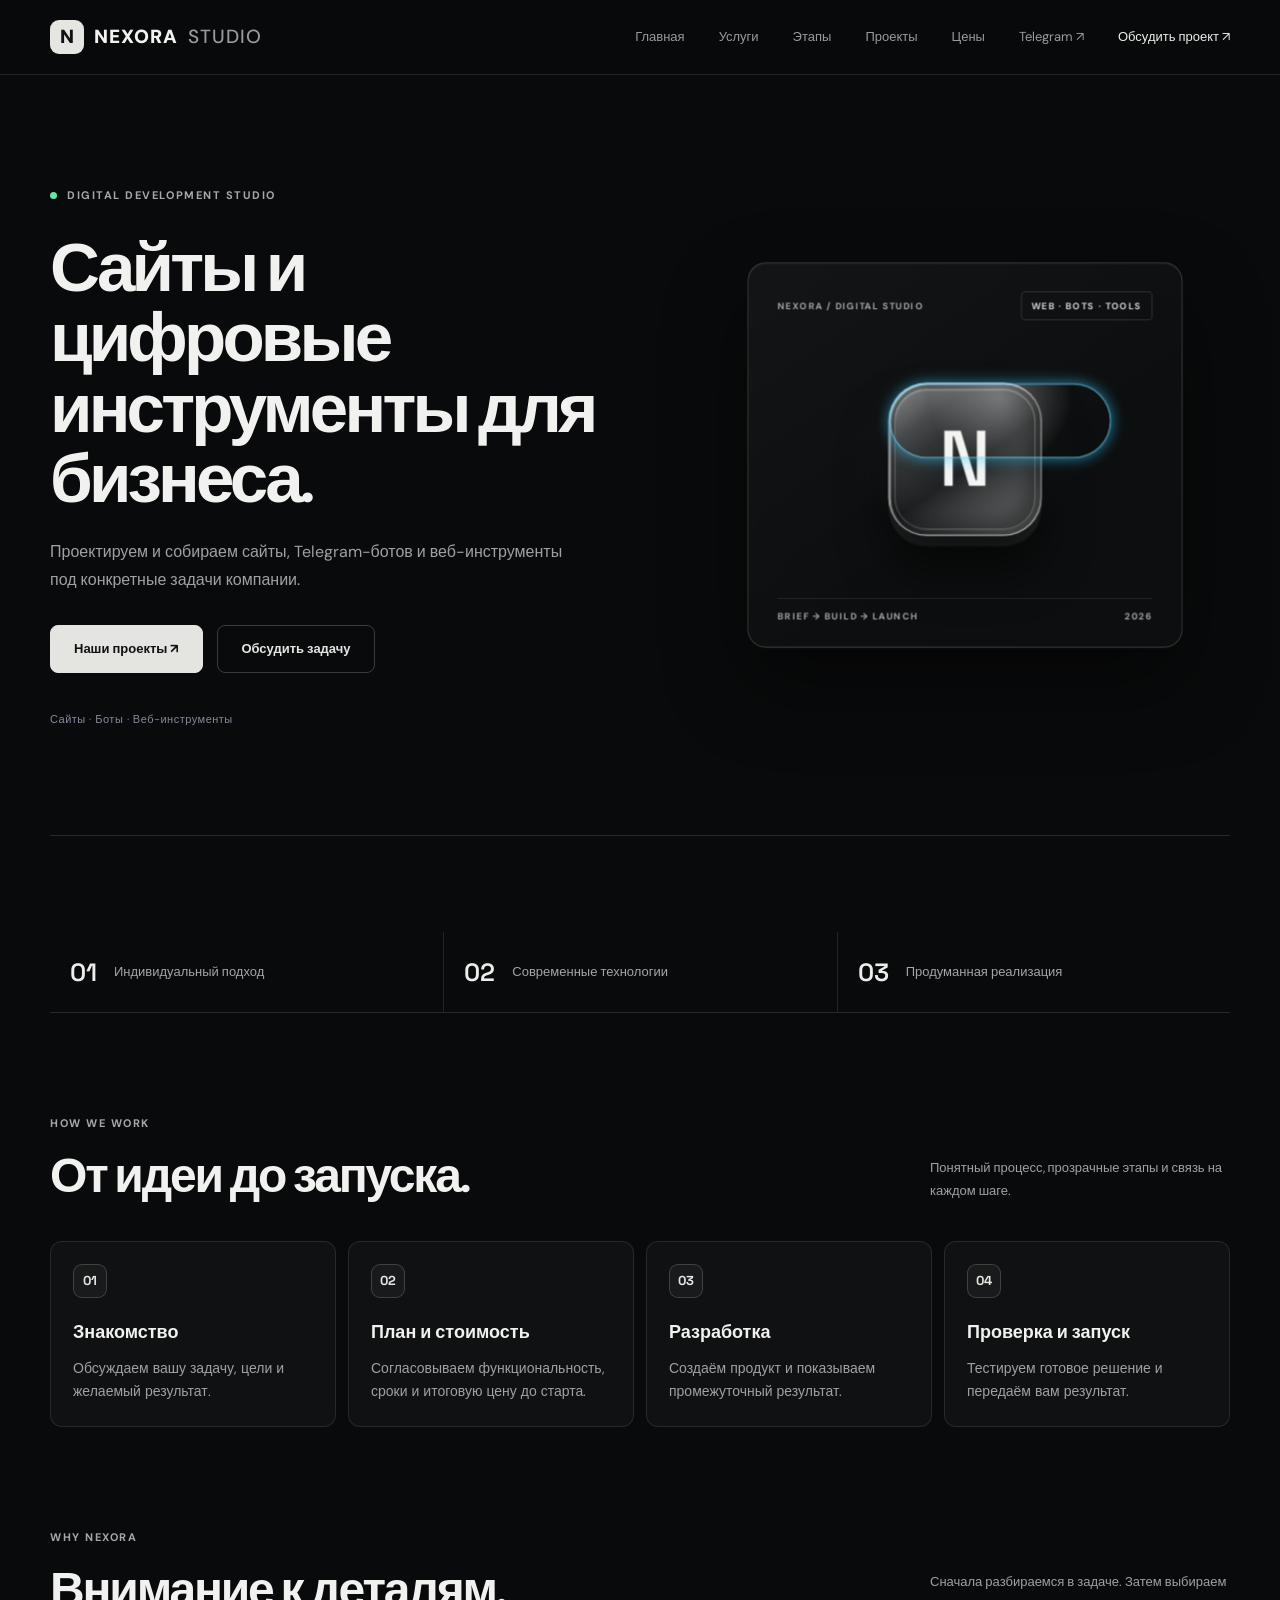
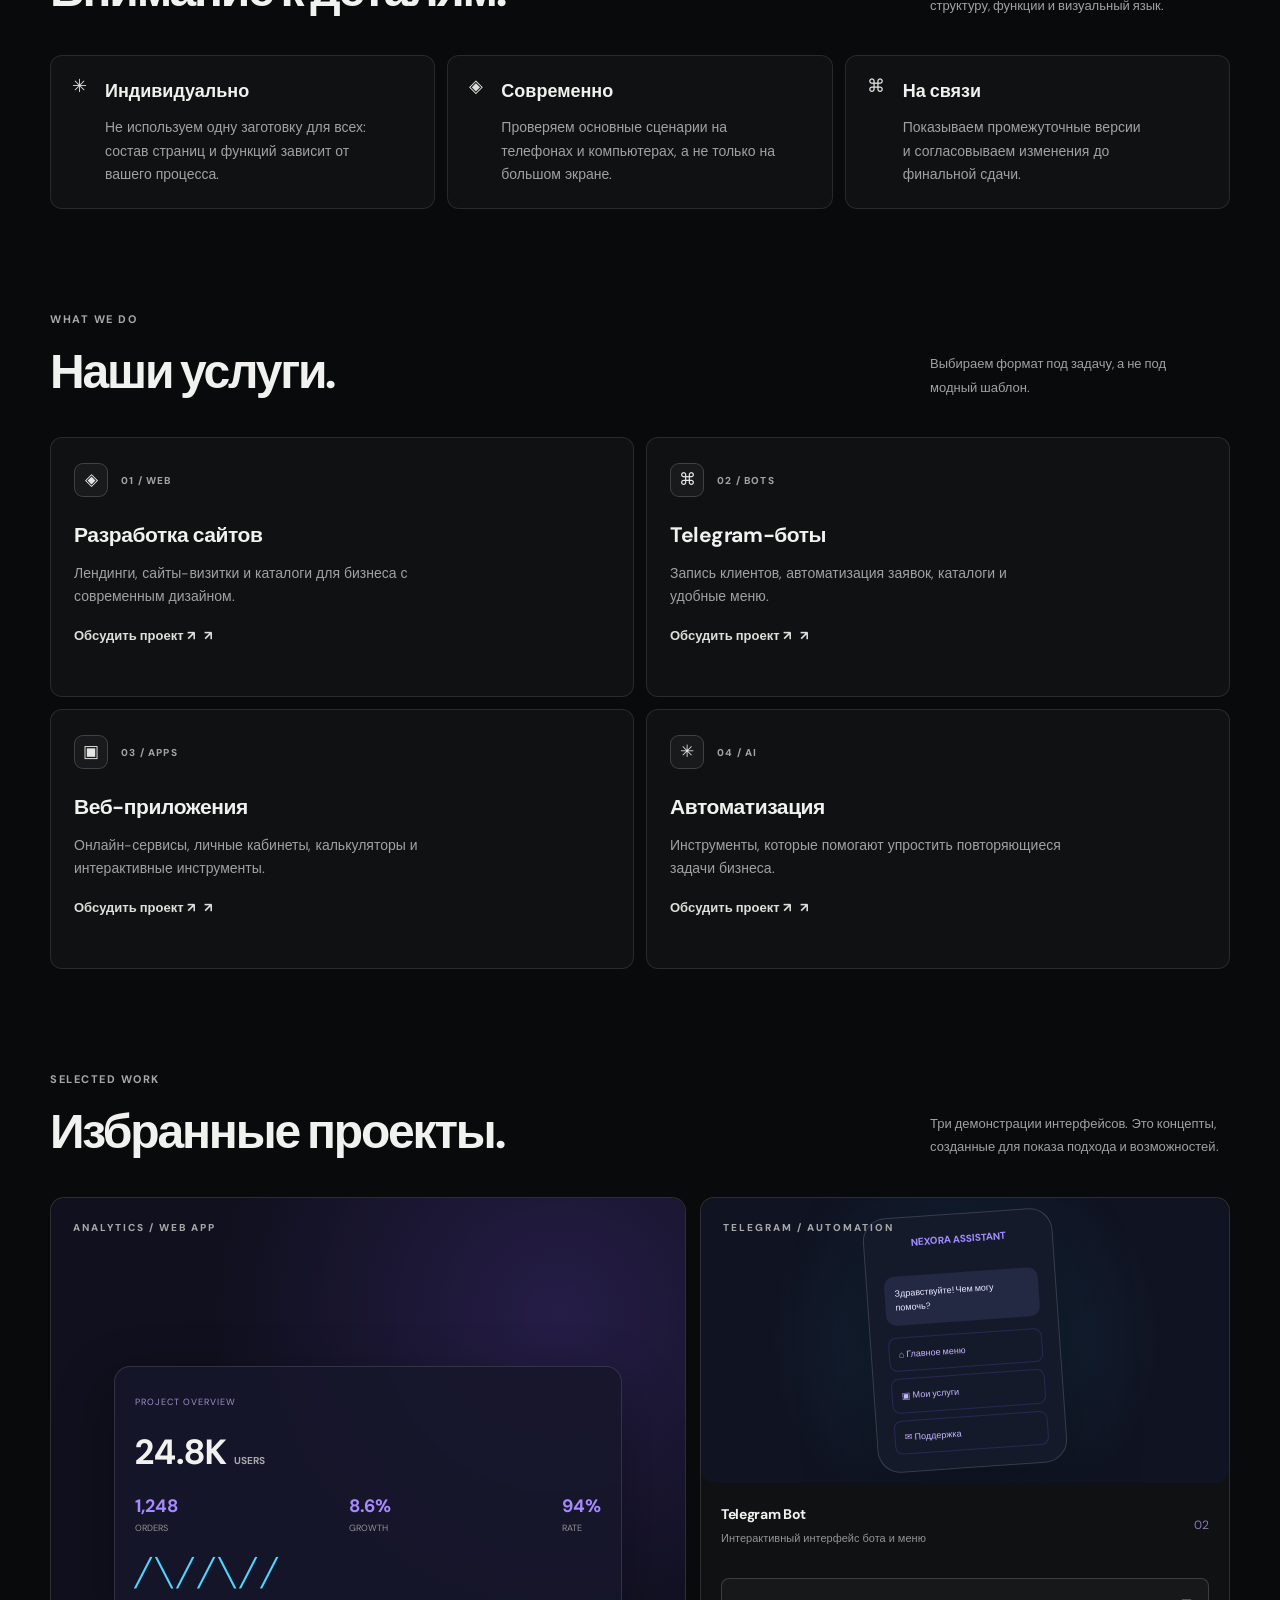
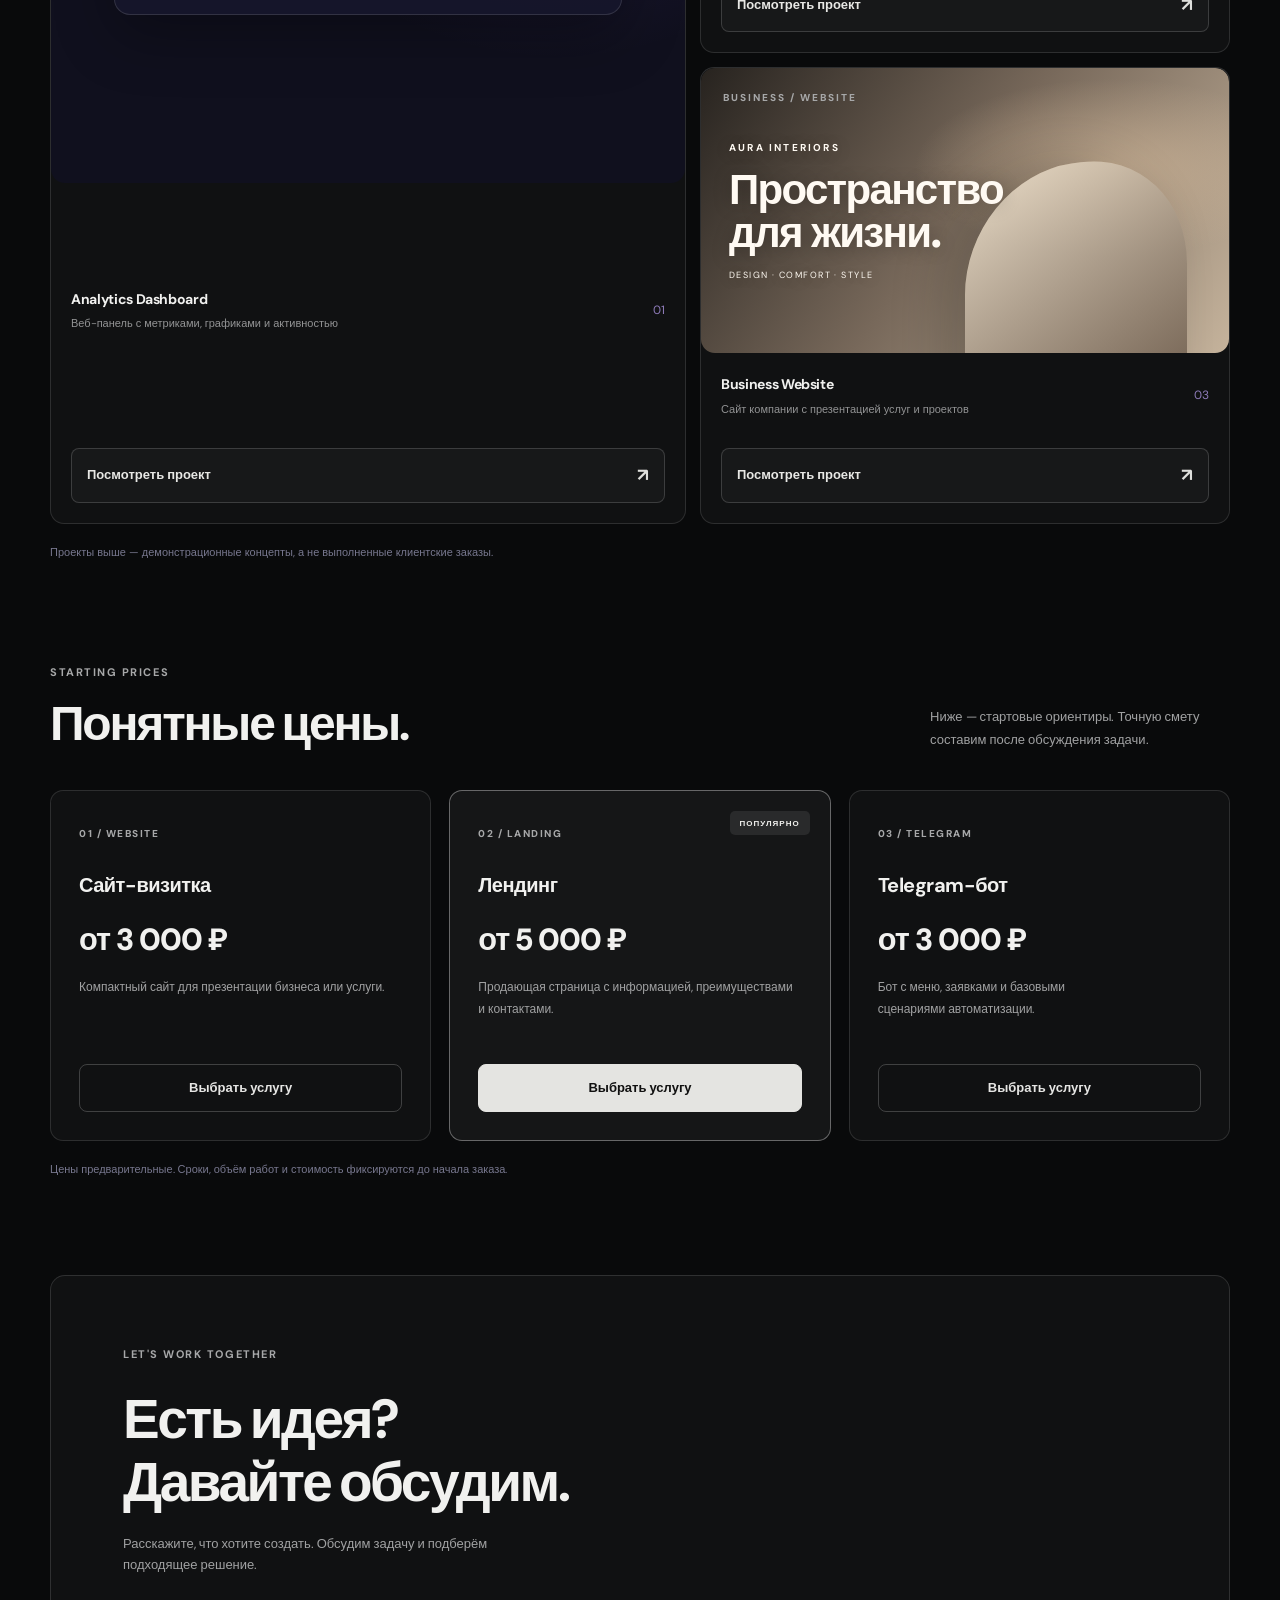
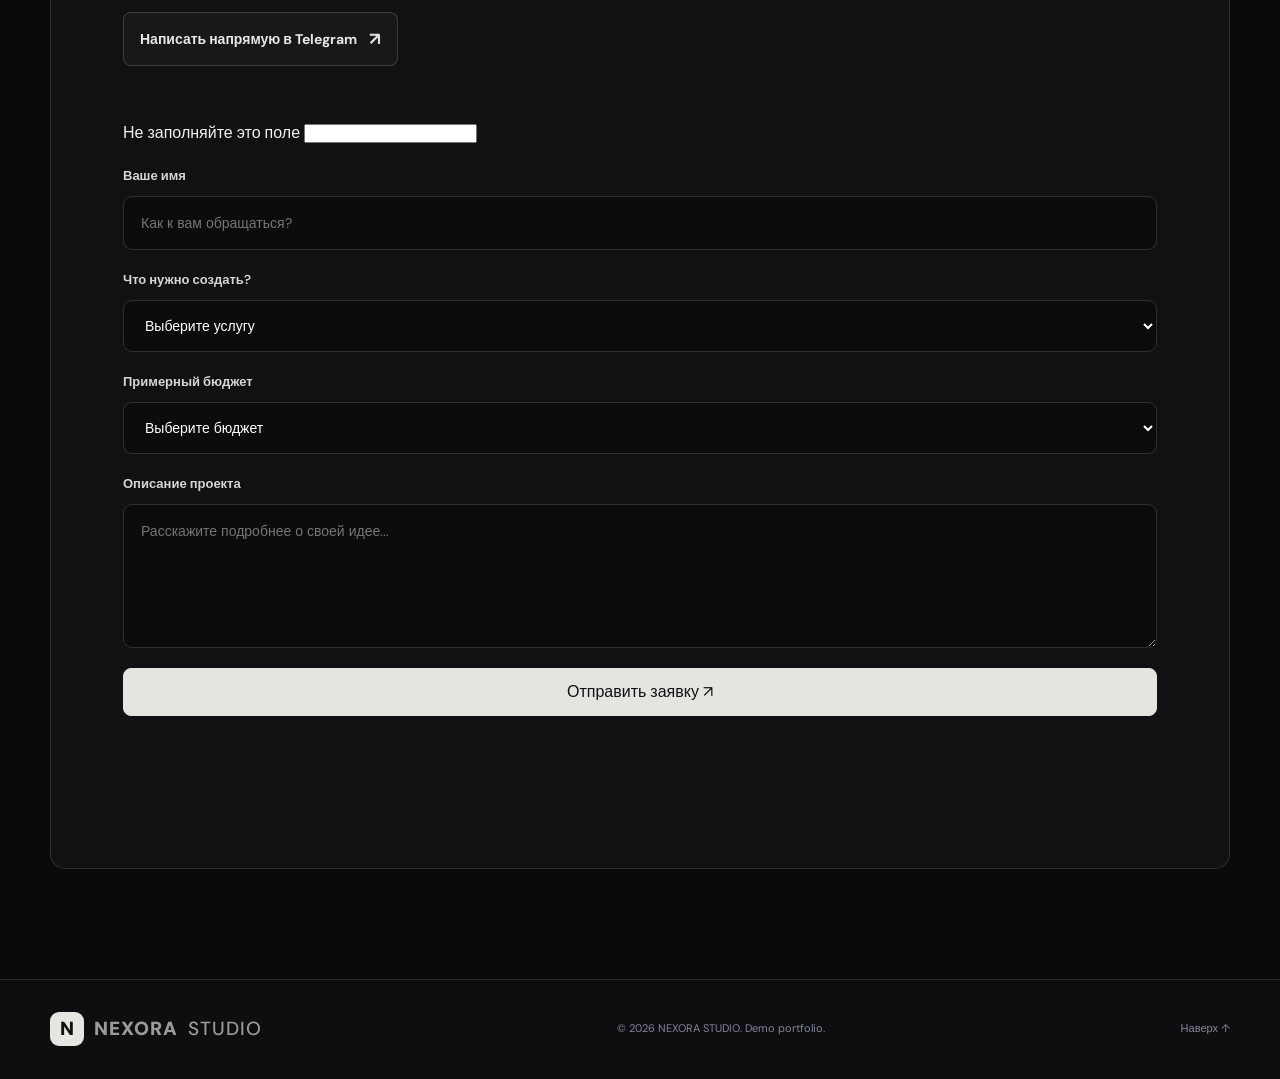
==== commit b073a7f5: "ы" ====
--- a/index.html
+++ b/index.html
@@ -667,6 +667,66 @@
       .project-info { padding-inline: 15px; }
       .price-card { padding: 24px 20px; }
       .reveal { transition-duration: .4s; }
+    }
+    /* Refined hero composition and tactile interaction */
+    .hero { min-height: min(760px, calc(100svh - 72px)); padding-top: 70px; padding-bottom: 70px; }
+    .hero-content { max-width: 620px; }
+    .hero .eyebrow { margin-bottom: 27px; }
+    .hero h1 { font-size: clamp(44px, 5.4vw, 74px); line-height: 1.02; }
+    .hero-description { max-width: 48ch; margin-top: 24px; line-height: 1.8; }
+    .hero-actions { margin-top: 30px; }
+    .hero-visual { max-width: 500px; }
+    .hero-visual .visual-card {
+      width: min(100%, 420px); min-height: 370px; padding: 27px 28px 22px;
+      border-radius: 18px; background: linear-gradient(145deg,#141516,#0d0e0f 64%);
+      box-shadow: 0 34px 80px rgba(0,0,0,.45), inset 0 1px rgba(255,255,255,.05);
+    }
+    .visual-top, .visual-bottom { letter-spacing: .13em; font-size: 9px; }
+    .visual-top .live { padding: 6px 9px; border: 1px solid rgba(255,255,255,.14); border-radius: 4px; }
+    .visual-center {
+      min-height: 268px; position: relative;
+      background: radial-gradient(ellipse,rgba(255,255,255,.055),transparent 48%);
+      animation: emblemFloat 6s ease-in-out infinite;
+    }
+    .hero-visual .core {
+      width: 148px; height: 148px; border-radius: 37px;
+      box-shadow: 0 34px 46px rgba(0,0,0,.55), 0 10px 0 #252728, 0 13px 0 #111213,
+        inset 1px 1px 1px rgba(255,255,255,.75), inset -10px -12px 22px rgba(0,0,0,.48);
+      animation: none;
+      transform: rotateX(var(--emblem-tilt-x, 0deg)) rotateY(var(--emblem-tilt-y, 0deg));
+      transition: transform .16s ease-out, box-shadow .25s ease;
+      will-change: transform;
+    }
+    .hero-visual .core::before { inset: 5px; border-radius: 31px; }
+    .hero-visual .core::after {
+      background: radial-gradient(circle at var(--emblem-light-x, 50%) var(--emblem-light-y, 18%), rgba(255,255,255,.34), transparent 58%);
+      transform: none; animation: none;
+    }
+    .visual-bottom { display:flex; justify-content:space-between; }
+    .section-heading { margin-bottom: 38px; }
+    .section-heading .eyebrow { margin-bottom: 15px; }
+    .section-heading h2 { font-size: clamp(32px,4vw,48px); }
+    .stats div { padding: 24px 20px; }
+    .service-card { min-height: 260px; }
+    .service-card h3 { font-size: 21px; }
+    .nexora-project-info h3, .price-card h3 { letter-spacing: -.025em; }
+    .nexora-project-cta { min-height: 46px; }
+    .contact-box { padding-block: 64px; }
+    @keyframes emblemFloat {
+      0%,100% { transform: translateY(0); }
+      50% { transform: translateY(-8px); }
+    }
+    @media (max-width: 900px) {
+      .hero { min-height: 0; }
+    }
+    @media (max-width: 600px) {
+      .hero { padding-top: 50px; padding-bottom: 48px; }
+      .hero-visual .visual-card { min-height: 330px; padding: 21px 19px 17px; }
+      .visual-center { min-height: 235px; }
+      .hero-visual .core { width: 124px; height: 124px; border-radius: 31px; }
+      .hero-visual .core::before { border-radius: 25px; }
+      .service-card { min-height: 0; }
+      .contact-box { padding-block: 42px; }
     }
     @media (prefers-reduced-motion: reduce) {
       *, *::before, *::after { animation-duration: .01ms !important; animation-iteration-count: 1 !important; transition-duration: .01ms !important; scroll-behavior: auto !important; }
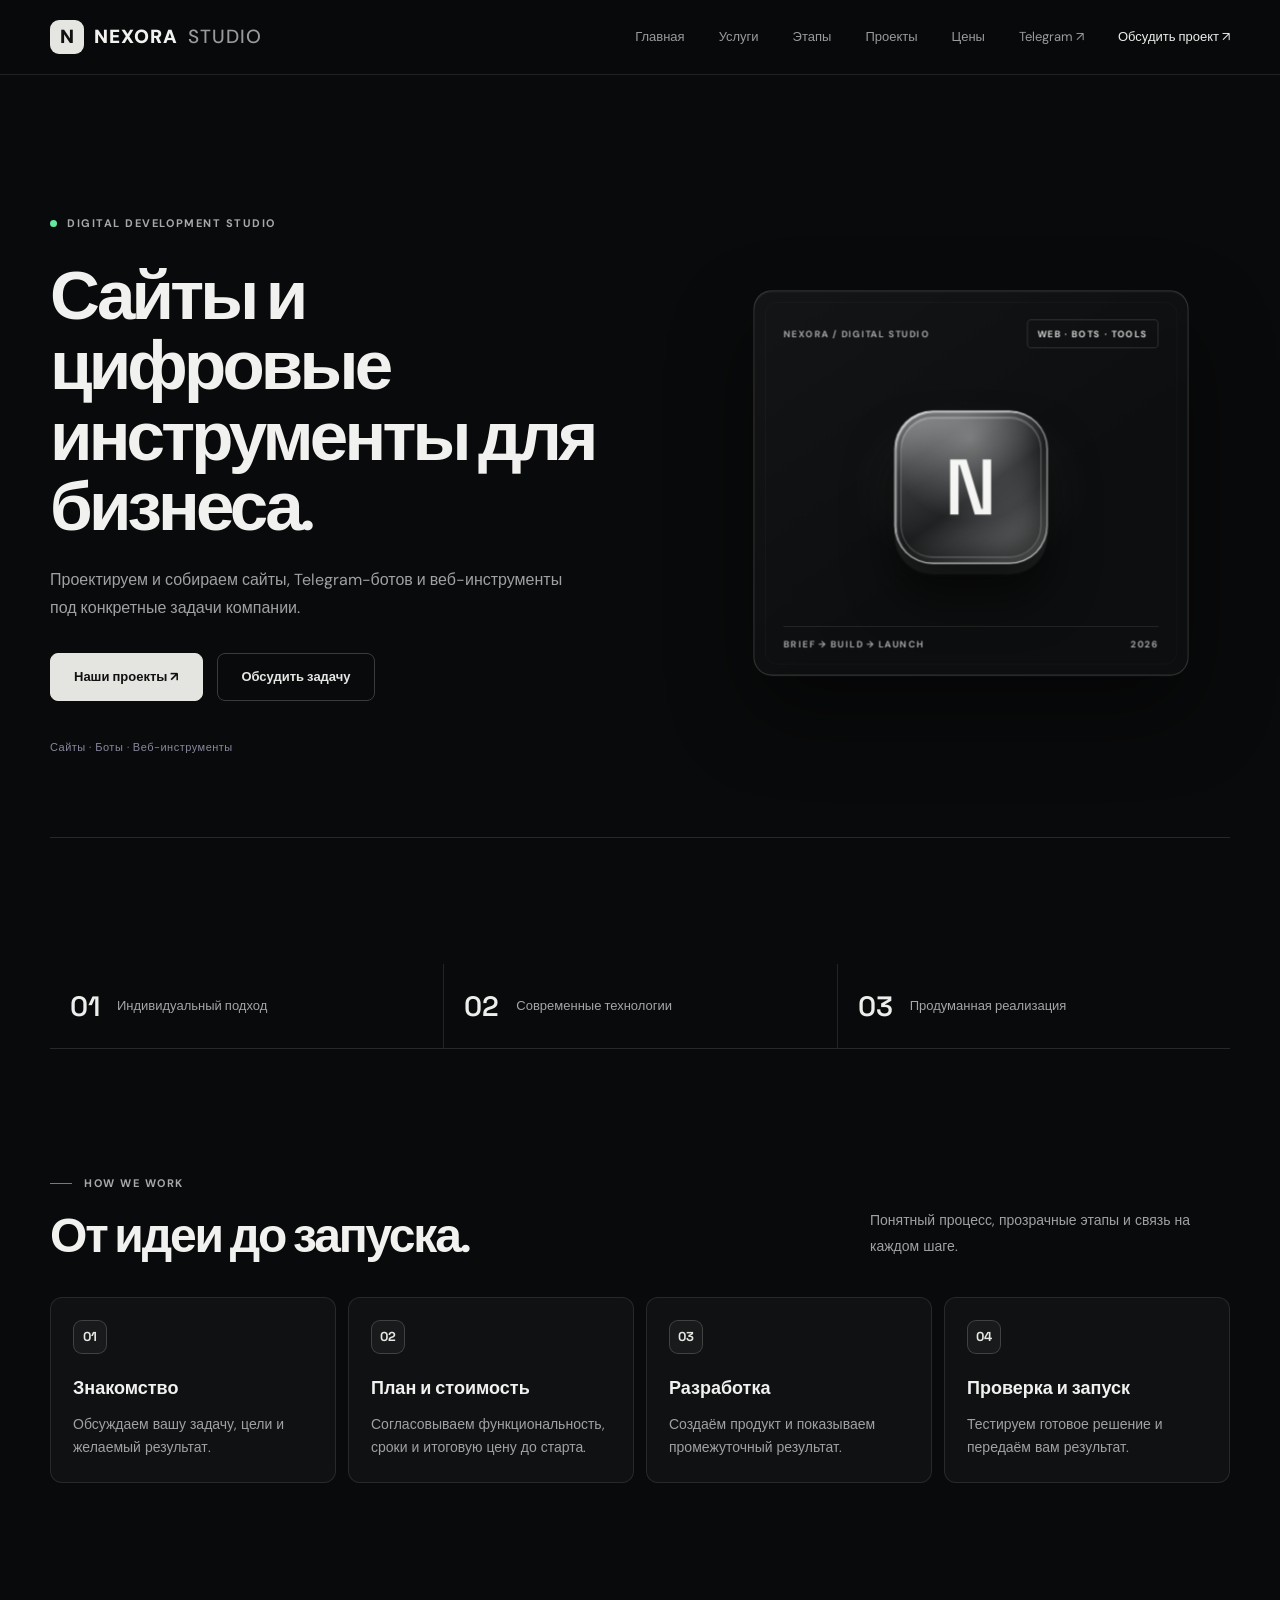
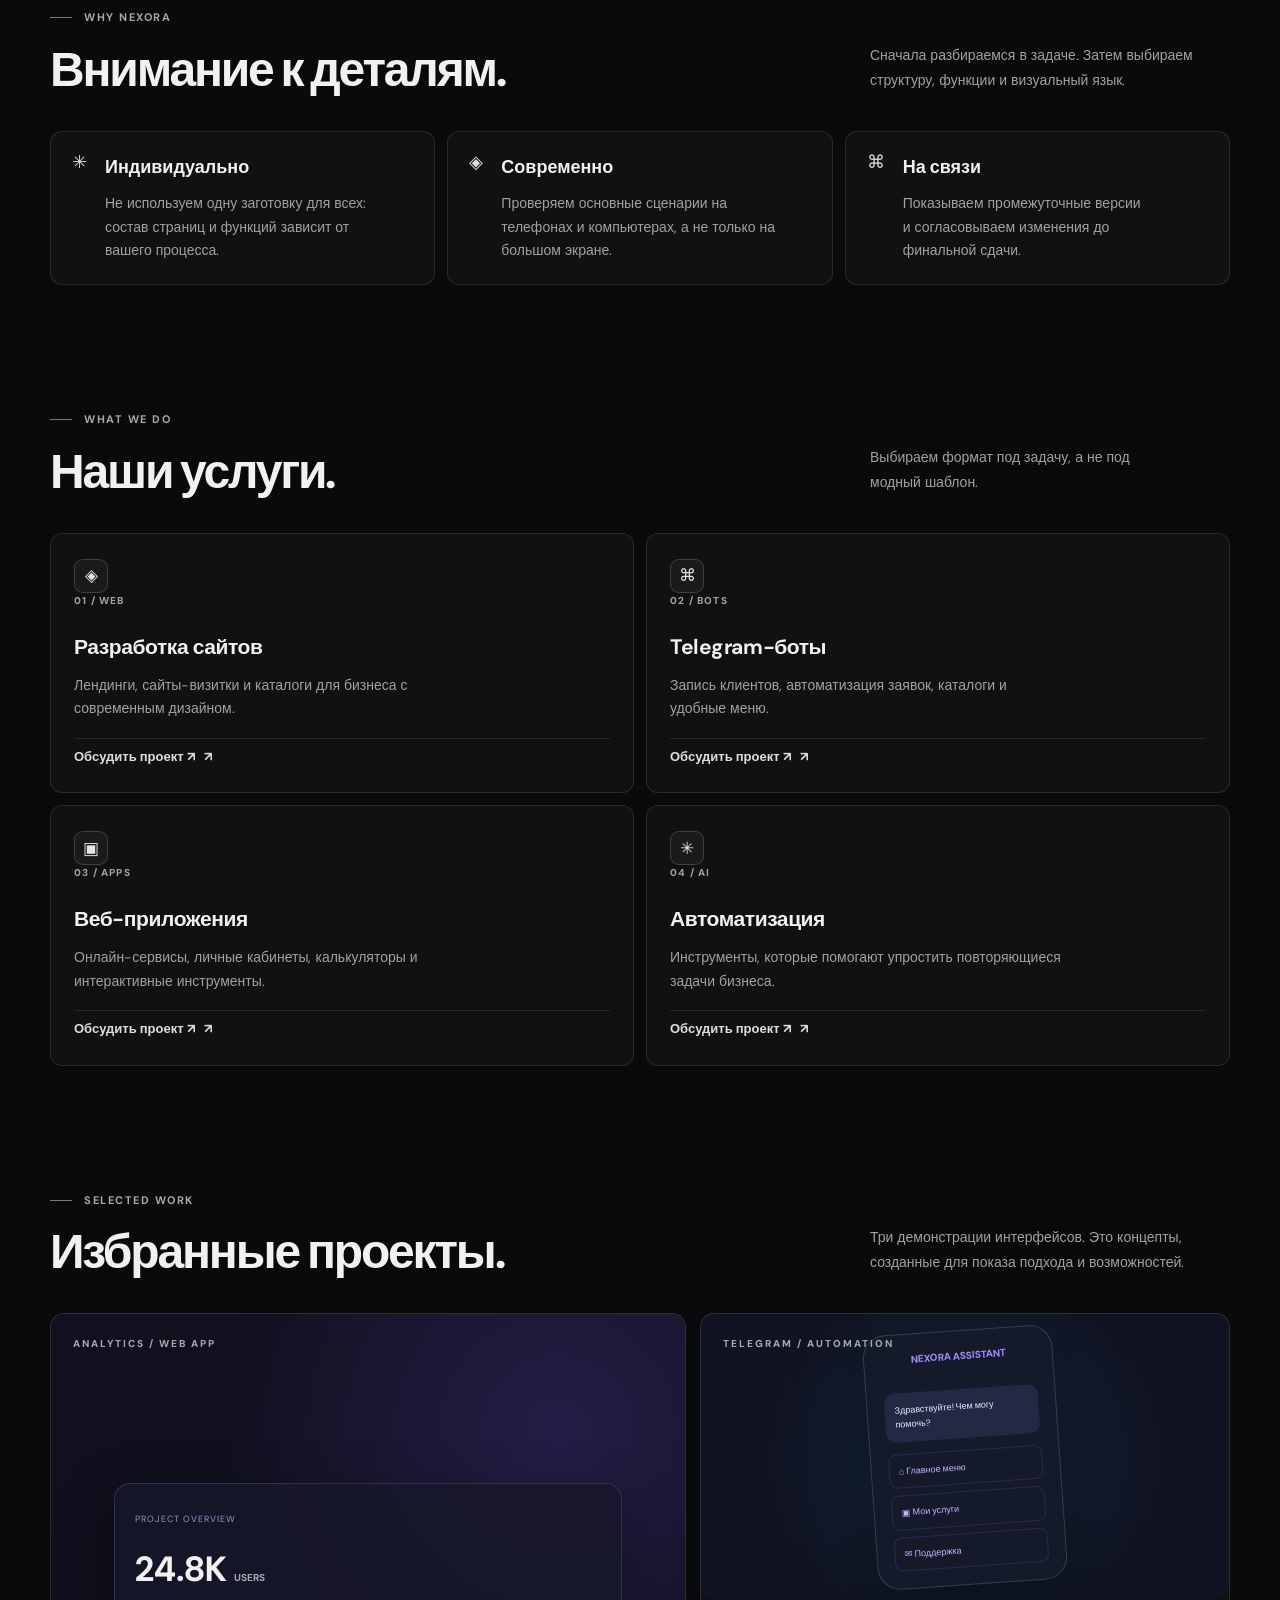
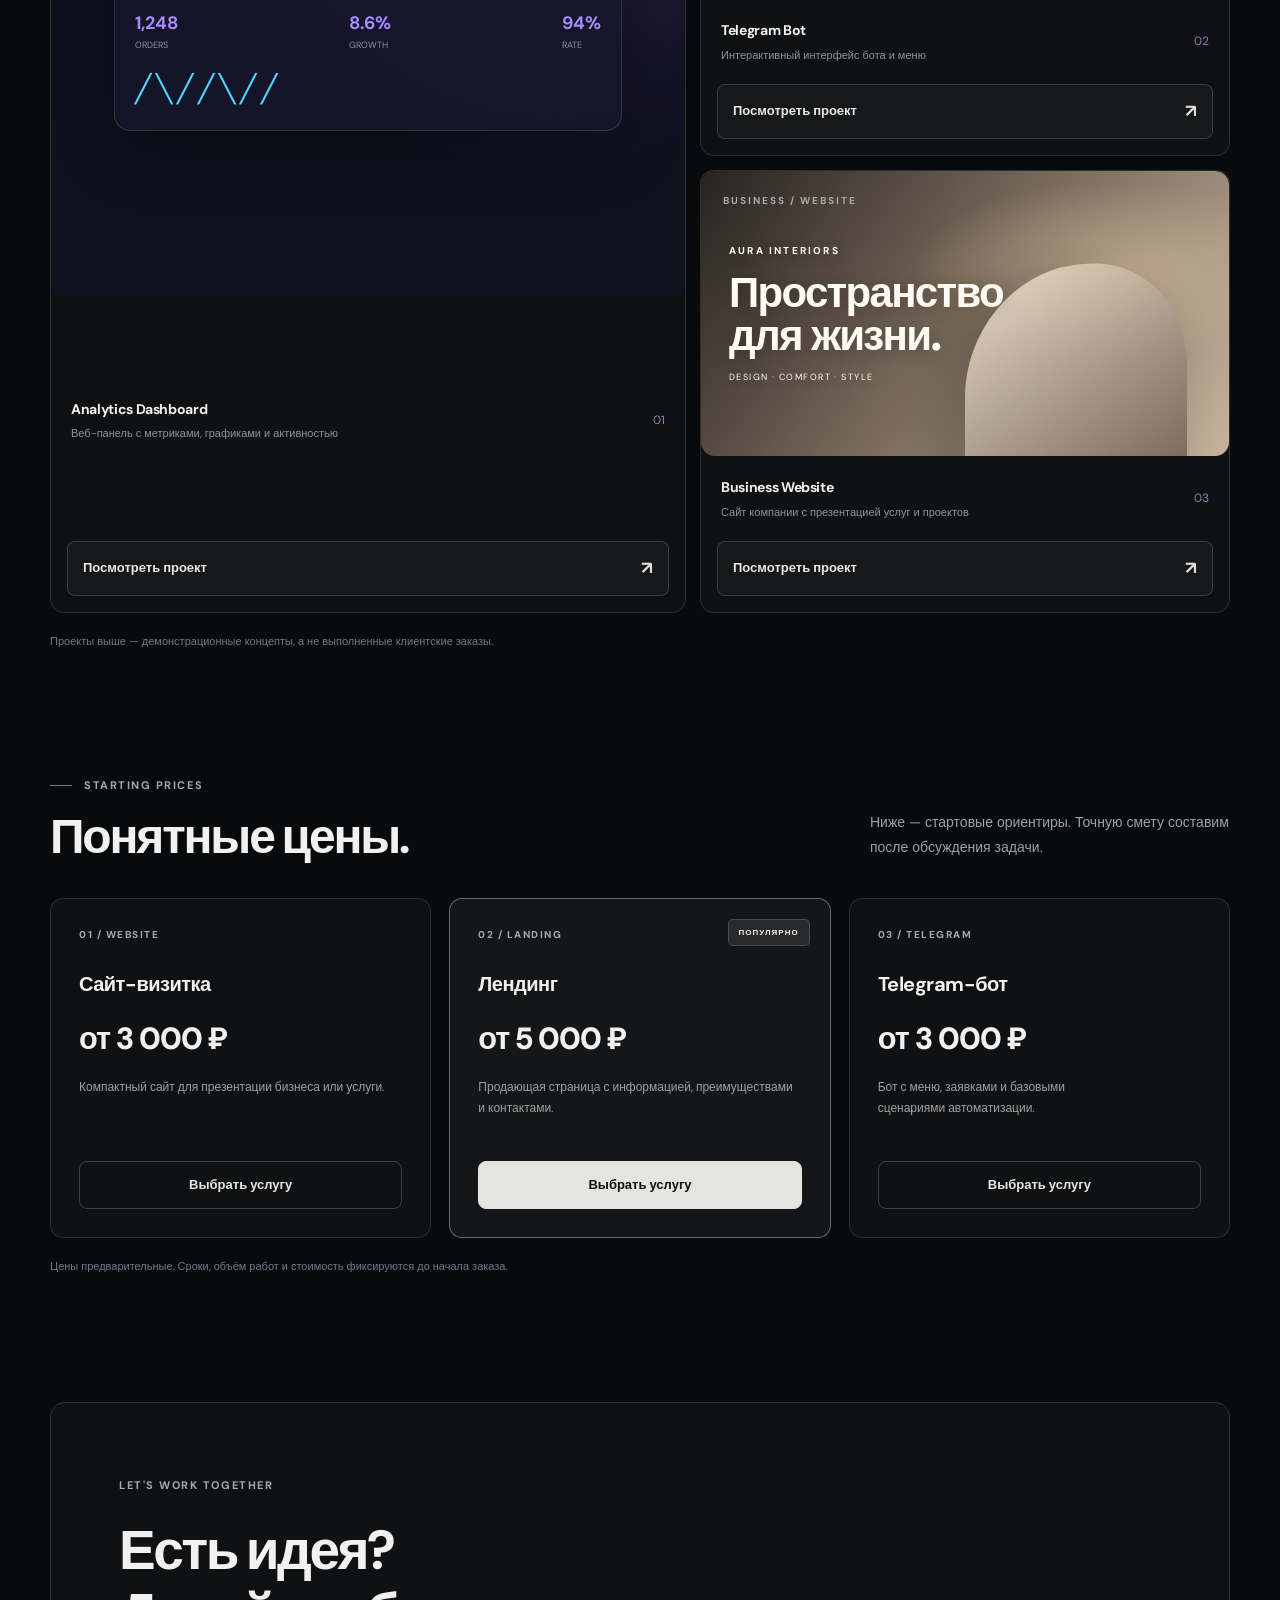
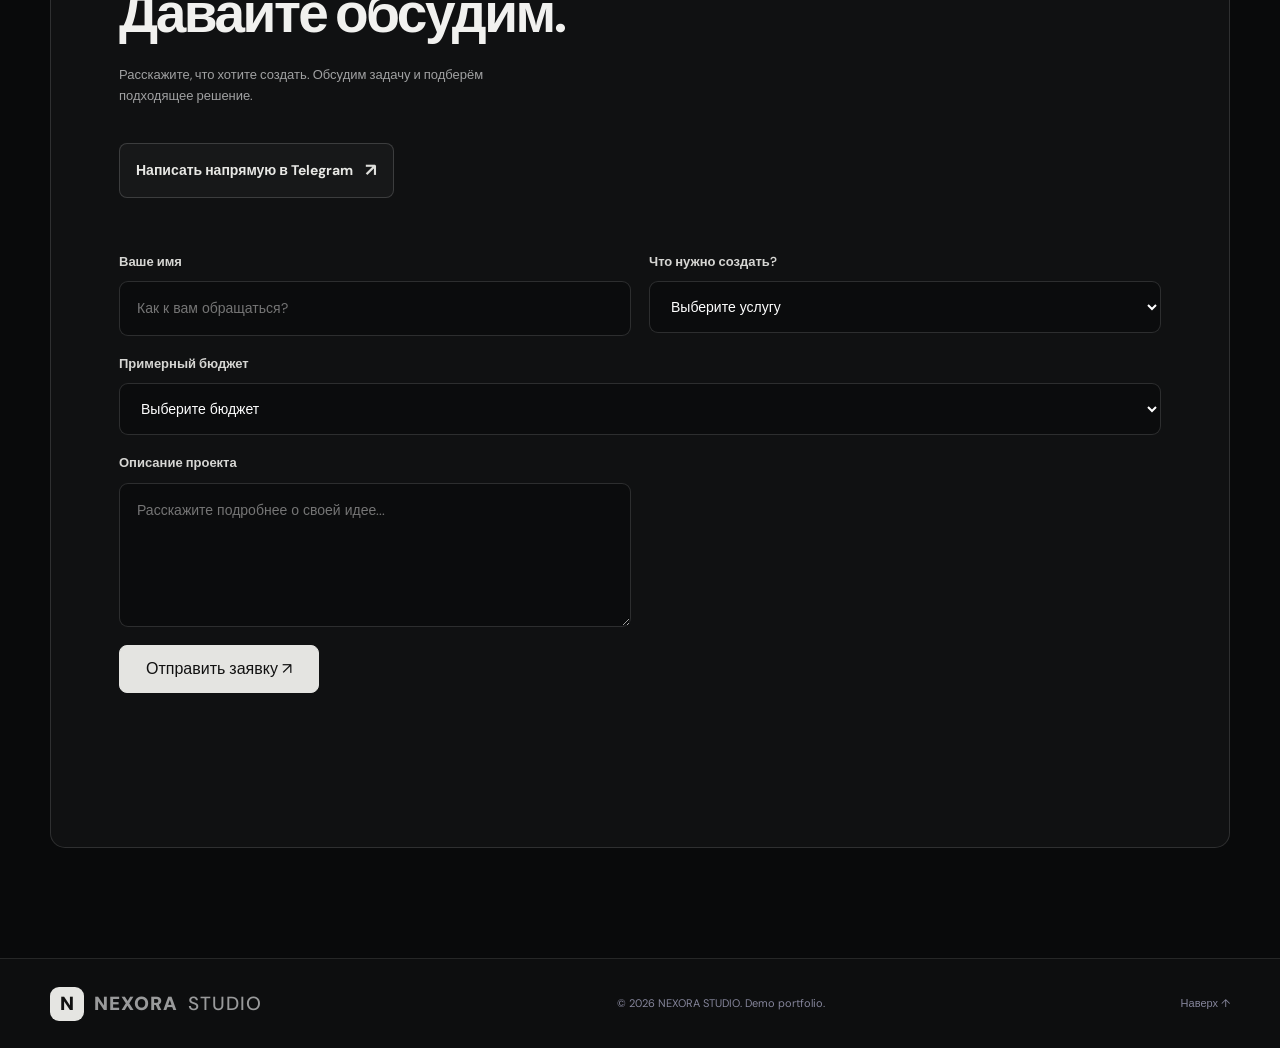
==== commit 0997a749: "п" ====
--- a/index.html
+++ b/index.html
@@ -699,6 +699,8 @@
     }
     .hero-visual .core::before { inset: 5px; border-radius: 31px; }
     .hero-visual .core::after {
+      inset: 0; width: auto; height: auto; left: 0; top: 0;
+      border: 0; border-radius: inherit; box-shadow: none;
       background: radial-gradient(circle at var(--emblem-light-x, 50%) var(--emblem-light-y, 18%), rgba(255,255,255,.34), transparent 58%);
       transform: none; animation: none;
     }
@@ -730,6 +732,67 @@
     }
     @media (prefers-reduced-motion: reduce) {
       *, *::before, *::after { animation-duration: .01ms !important; animation-iteration-count: 1 !important; transition-duration: .01ms !important; scroll-behavior: auto !important; }
+    }
+    /* Final composition pass */
+    .section { padding-top: clamp(82px, 10vw, 126px); }
+    .section-heading { align-items: end; gap: 40px; margin-bottom: 34px; }
+    .section-heading > div { flex: 1; }
+    .section-heading p { max-width: 36ch; margin-bottom: 4px; font-size: 14px; }
+    .section-heading .eyebrow { display: flex; align-items: center; gap: 12px; }
+    .section-heading .eyebrow::before { content: ""; width: 22px; height: 1px; background: #77797a; }
+    .hero { gap: clamp(36px, 7vw, 96px); }
+    .hero-visual .visual-card { position: relative; }
+    .hero-visual .visual-card::after {
+      content: ""; position: absolute; inset: 10px; border: 1px solid rgba(255,255,255,.035);
+      border-radius: 12px; pointer-events: none;
+    }
+    .visual-center { background: radial-gradient(ellipse,rgba(255,255,255,.075),transparent 48%); }
+    .hero-visual .core { border-color: rgba(255,255,255,.7); }
+    .stats { margin-top: 2px; }
+    .stats div { min-height: 80px; }
+    .stats strong { font-size: 28px; }
+    .service-card { min-height: 254px; display: flex; flex-direction: column; align-items: flex-start; }
+    .service-card p { flex: 1; }
+    .service-card a { padding-top: 8px; border-top: 1px solid rgba(255,255,255,.1); width: 100%; }
+    .nexora-process-card { min-height: 180px; }
+    .nexora-benefits-grid article { min-height: 148px; }
+    .project-card, .nexora-project-card { overflow: hidden; }
+    .nexora-project-link { display: block; overflow: hidden; }
+    .nexora-project-link .project-preview { transition: transform .55s cubic-bezier(.2,.7,.2,1); }
+    .nexora-project-link:hover .project-preview { transform: scale(1.025); filter: none; }
+    .project-info { min-height: 82px; align-items: center; }
+    .nexora-project-cta { margin: 0 16px 16px; }
+    .price-card { min-height: 340px; display: flex; flex-direction: column; align-items: flex-start; }
+    .price-card p { flex: 1; }
+    .price-card .button { margin-top: 18px; }
+    .popular { border: 1px solid rgba(255,255,255,.16); }
+    .contact-box { padding: clamp(36px, 6vw, 68px); }
+    .contact-form { display: grid; grid-template-columns: repeat(2,minmax(0,1fr)); gap: 18px; }
+    .contact-form .honeypot-field { display: none; }
+    .contact-form .form-group:nth-of-type(4),
+    .contact-form #submitOrder, .contact-form .form-message { grid-column: 1 / -1; }
+    .contact-form #submitOrder { justify-self: start; min-width: 200px; }
+    .contact-form textarea { min-height: 132px; }
+    .footer { min-height: 90px; }
+    @media (max-width: 900px) {
+      .section-heading { gap: 24px; }
+      .hero { gap: 32px; }
+      .nexora-process-card, .nexora-benefits-grid article { min-height: 0; }
+    }
+    @media (max-width: 600px) {
+      .section { padding-top: 76px; }
+      .section-heading { margin-bottom: 24px; }
+      .section-heading p { max-width: none; }
+      .hero { gap: 26px; }
+      .hero-visual .visual-card { width: 100%; }
+      .service-card { min-height: 0; }
+      .nexora-project-cta { margin: 0 12px 12px; }
+      .price-card { min-height: 0; }
+      .contact-form { grid-template-columns: 1fr; }
+      .contact-form .form-group, .contact-form .form-group:nth-of-type(4),
+      .contact-form #submitOrder, .contact-form .form-message { grid-column: 1; }
+      .contact-form #submitOrder { width: 100%; }
+      .footer { gap: 18px; }
     }
 
   </style>
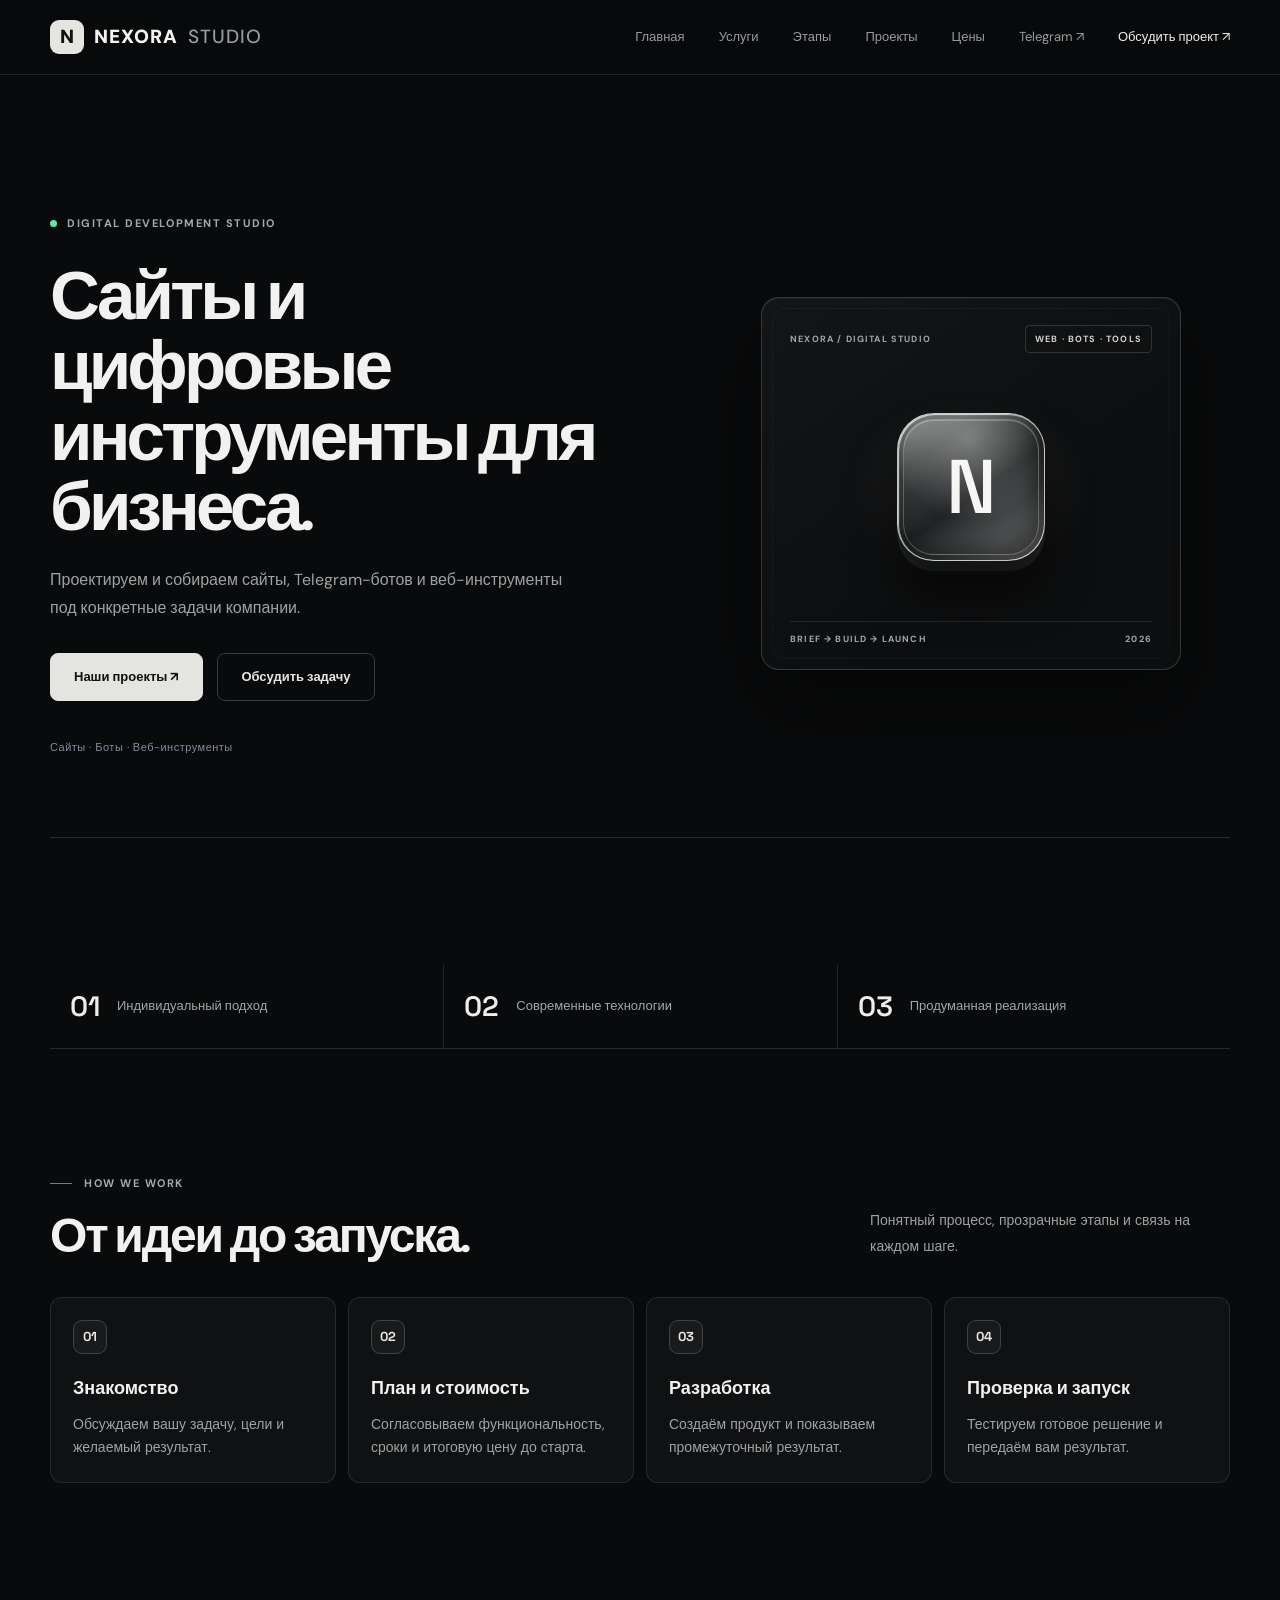
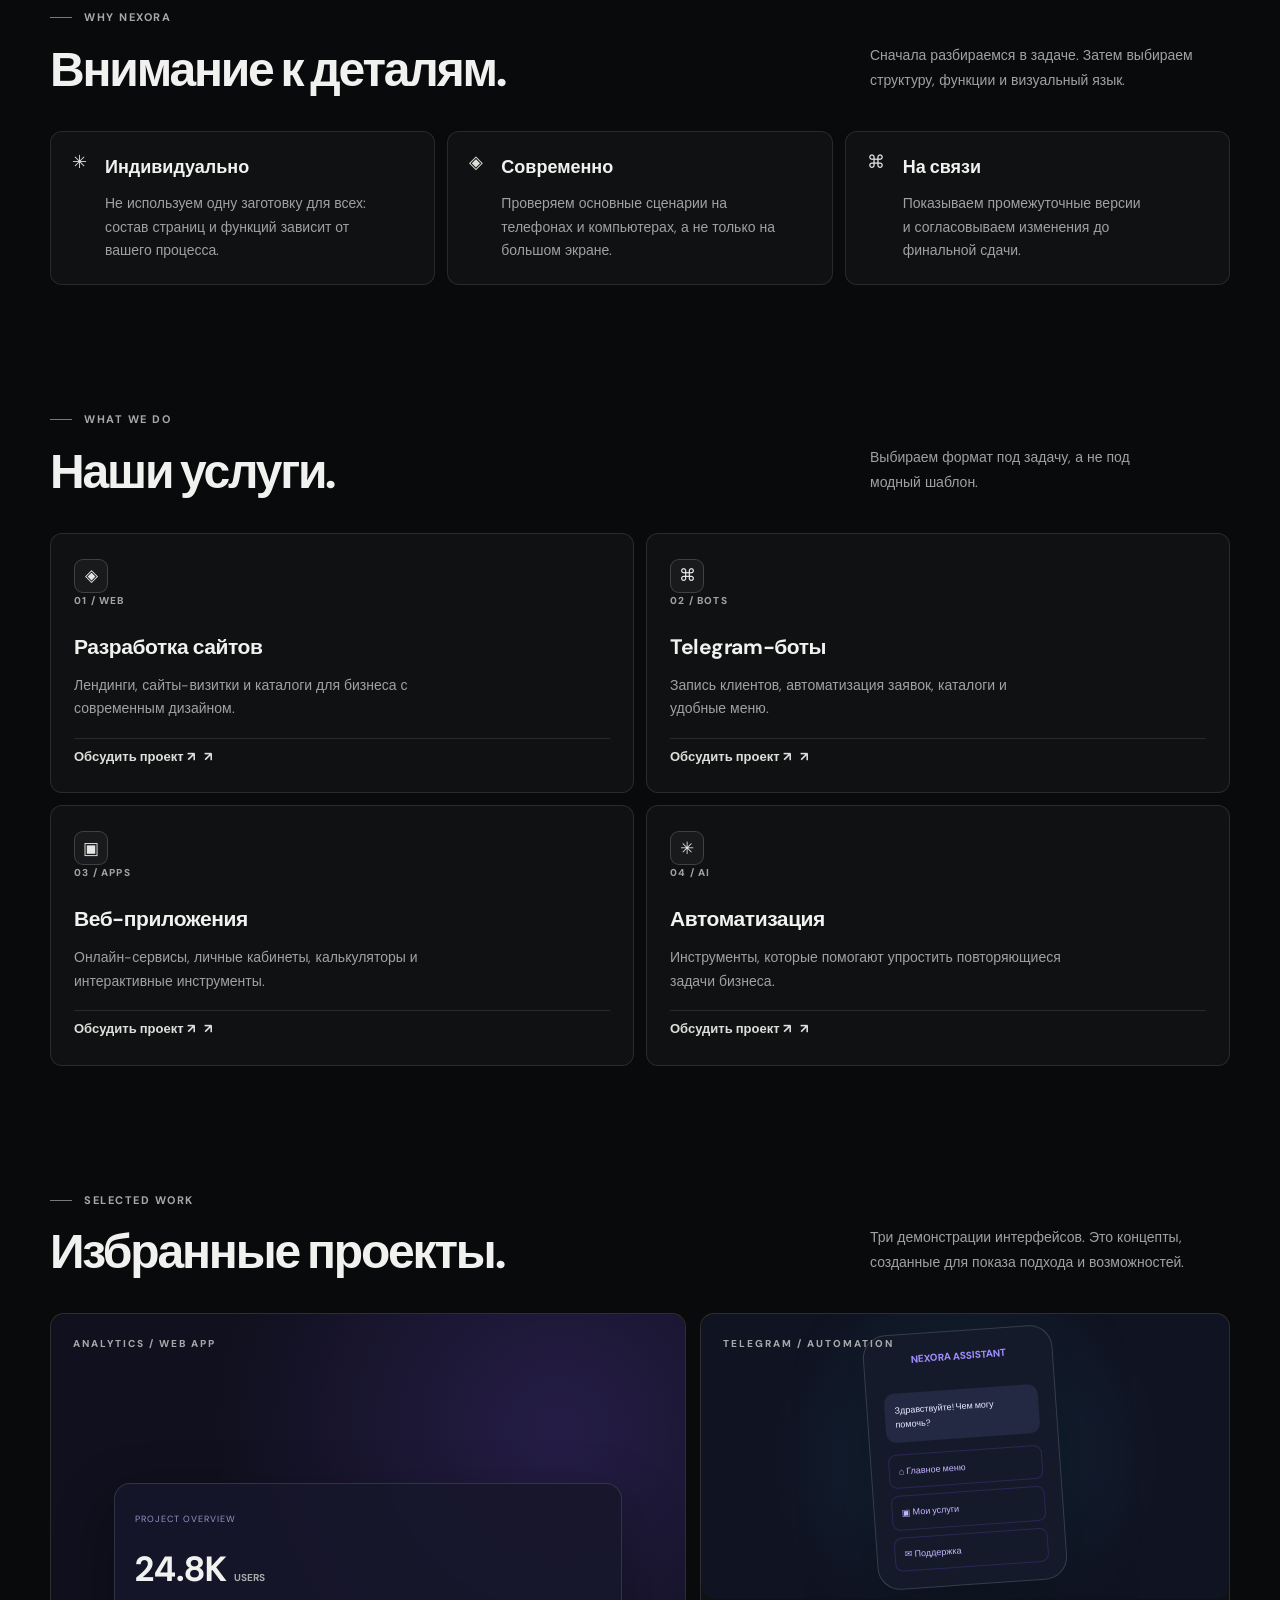
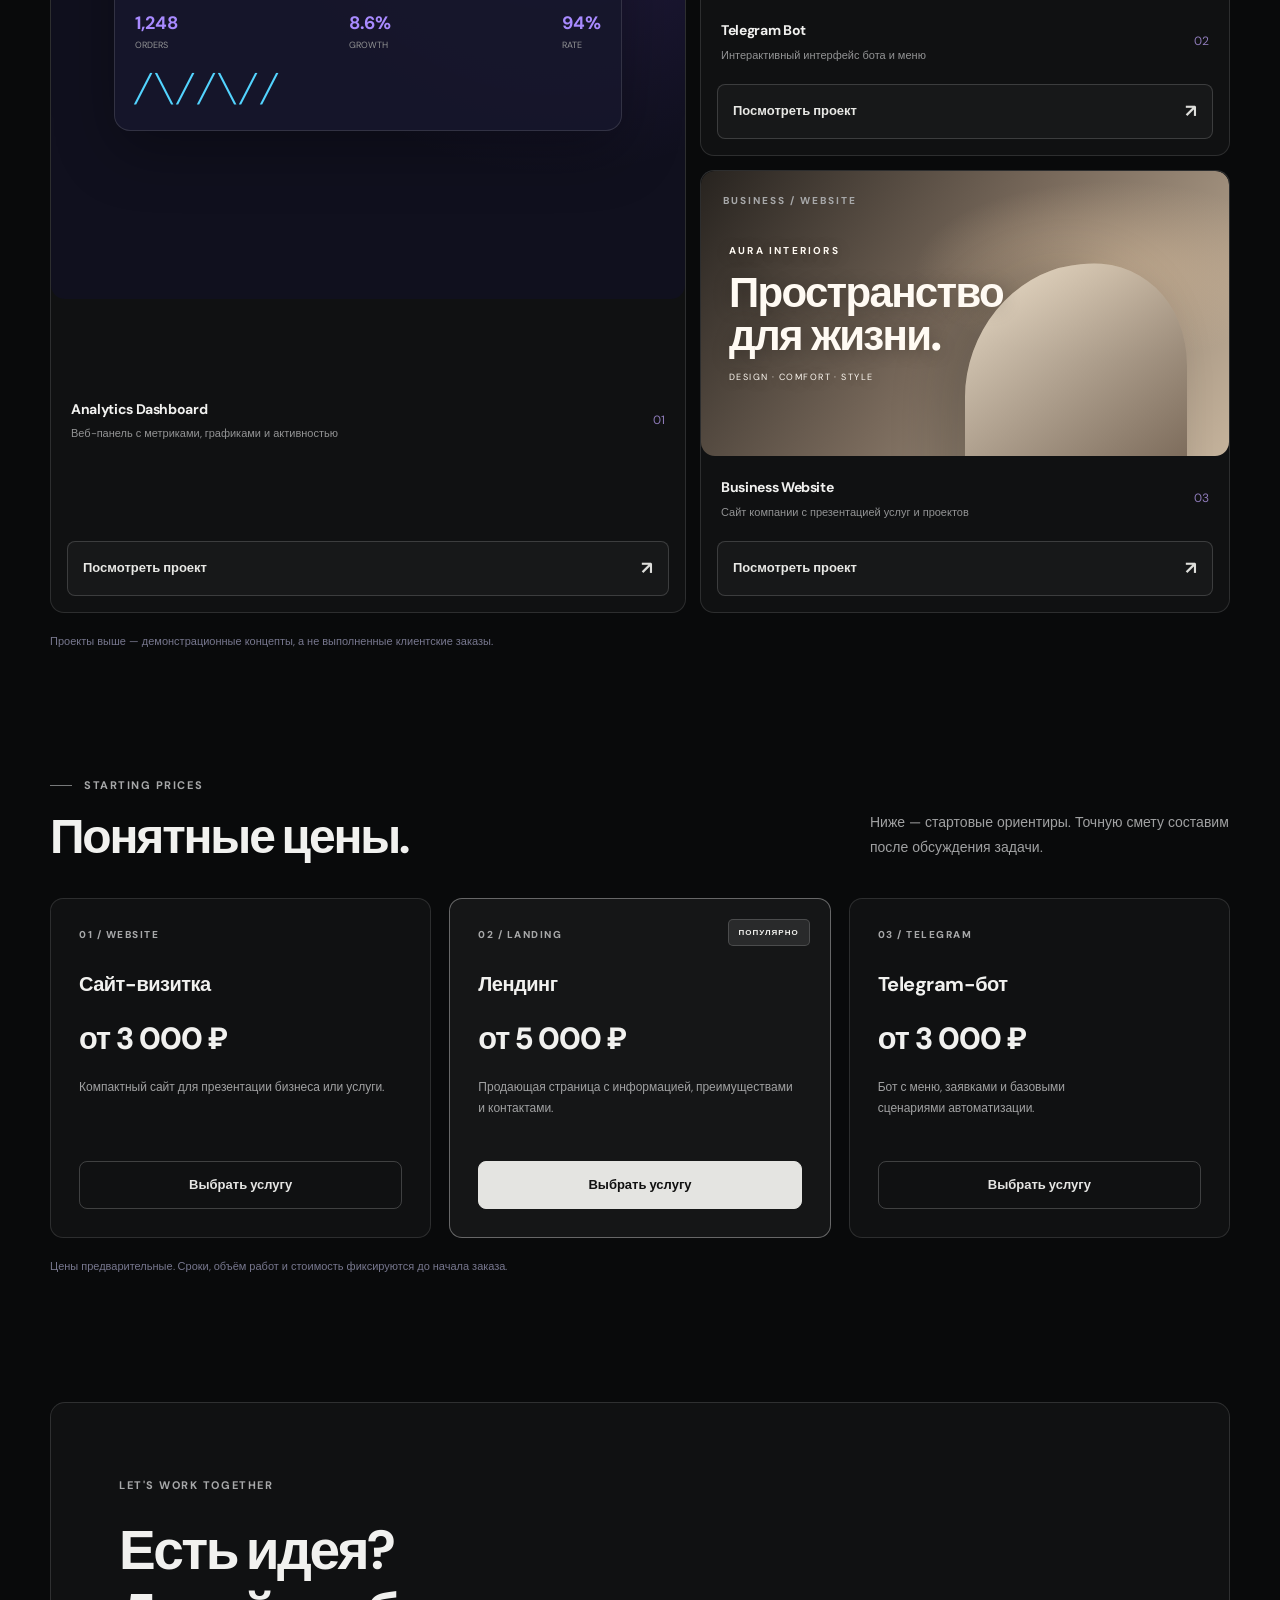
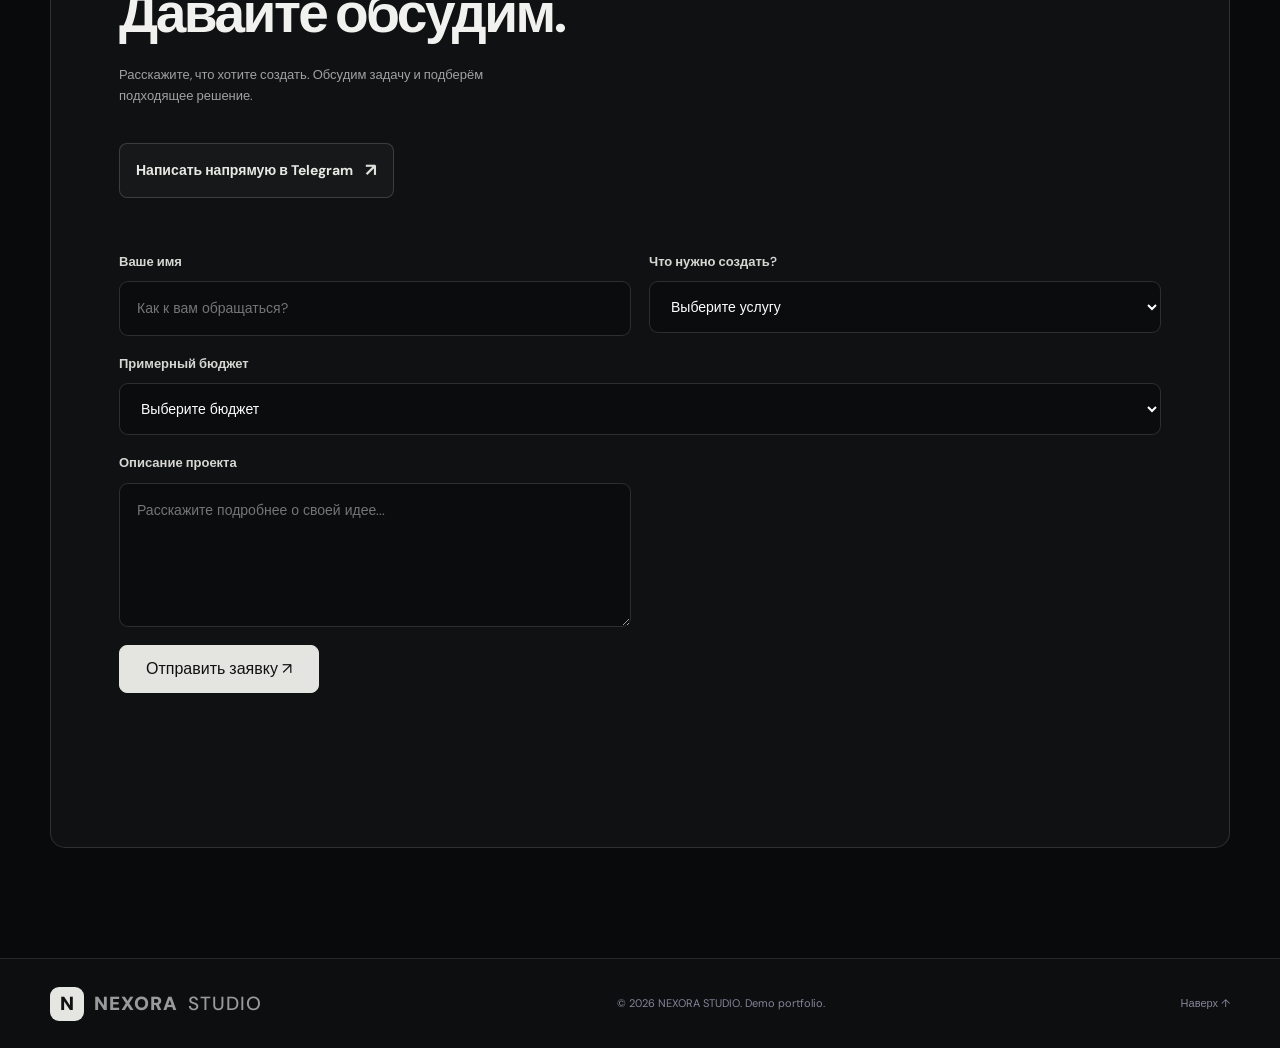
==== commit 99d12302: "а" ====
--- a/index.html
+++ b/index.html
@@ -794,6 +794,53 @@
       .contact-form #submitOrder { width: 100%; }
       .footer { gap: 18px; }
     }
+    /* Micro-interactions: restrained light, lift and press feedback */
+    .button, .nexora-project-cta, .nexora-telegram-link {
+      position: relative; overflow: hidden; isolation: isolate;
+      transition: transform .22s cubic-bezier(.2,.75,.25,1), background-color .22s ease,
+        border-color .22s ease, color .22s ease, box-shadow .22s ease;
+    }
+    .button::before, .nexora-project-cta::before, .nexora-telegram-link::before {
+      content: ""; position: absolute; z-index: 0;
+      top: -70%; bottom: -70%; left: -55%; width: 38%;
+      background: linear-gradient(90deg, transparent, rgba(255,255,255,.24), transparent);
+      transform: skewX(-20deg); transition: left .55s cubic-bezier(.2,.7,.2,1);
+      pointer-events: none;
+    }
+    .button:hover::before, .nexora-project-cta:hover::before, .nexora-telegram-link:hover::before { left: 125%; }
+    .button:hover, .nexora-project-cta:hover, .nexora-telegram-link:hover { transform: translateY(-2px); }
+    .button:active, .nexora-project-cta:active, .nexora-telegram-link:active {
+      transform: translateY(1px) scale(.985); transition-duration: .08s;
+    }
+    .button.primary:hover { box-shadow: 0 8px 24px rgba(255,255,255,.08); }
+    .service-card, .project-card, .price-card, .nexora-process-card, .nexora-benefits-grid article {
+      transition: transform .3s cubic-bezier(.2,.75,.25,1), border-color .3s ease,
+        background-color .3s ease, box-shadow .3s ease;
+    }
+    .service-card:hover, .project-card:hover, .price-card:hover {
+      box-shadow: 0 16px 34px rgba(0,0,0,.24);
+    }
+    .nexora-process-card:hover, .nexora-benefits-grid article:hover {
+      transform: translateY(-3px); border-color: rgba(255,255,255,.25);
+      background-color: #141516;
+    }
+    .hero-visual .visual-card { animation: panelEnter .8s .12s both cubic-bezier(.2,.75,.25,1); }
+    .hero-visual .visual-card:hover { border-color: rgba(255,255,255,.25); }
+    .reveal { transition: opacity .55s ease, filter .55s ease, transform .55s cubic-bezier(.2,.7,.2,1); }
+    .reveal:not(.visible) { opacity: 0; filter: blur(3px); transform: translateY(20px) scale(.99); }
+    .reveal.visible { opacity: 1; filter: blur(0); transform: translateY(0) scale(1); }
+    @keyframes panelEnter {
+      from { opacity: 0; transform: translateY(18px) scale(.985); }
+      to { opacity: 1; transform: translateY(0) scale(1); }
+    }
+    @media (hover: none) {
+      .button::before, .nexora-project-cta::before, .nexora-telegram-link::before { display: none; }
+      .nexora-process-card:hover, .nexora-benefits-grid article:hover { transform: none; }
+    }
+    @media (prefers-reduced-motion: reduce) {
+      .hero-visual .visual-card { animation: none; }
+      .reveal:not(.visible) { opacity: 1; filter: none; transform: none; }
+    }
 
   </style>
 
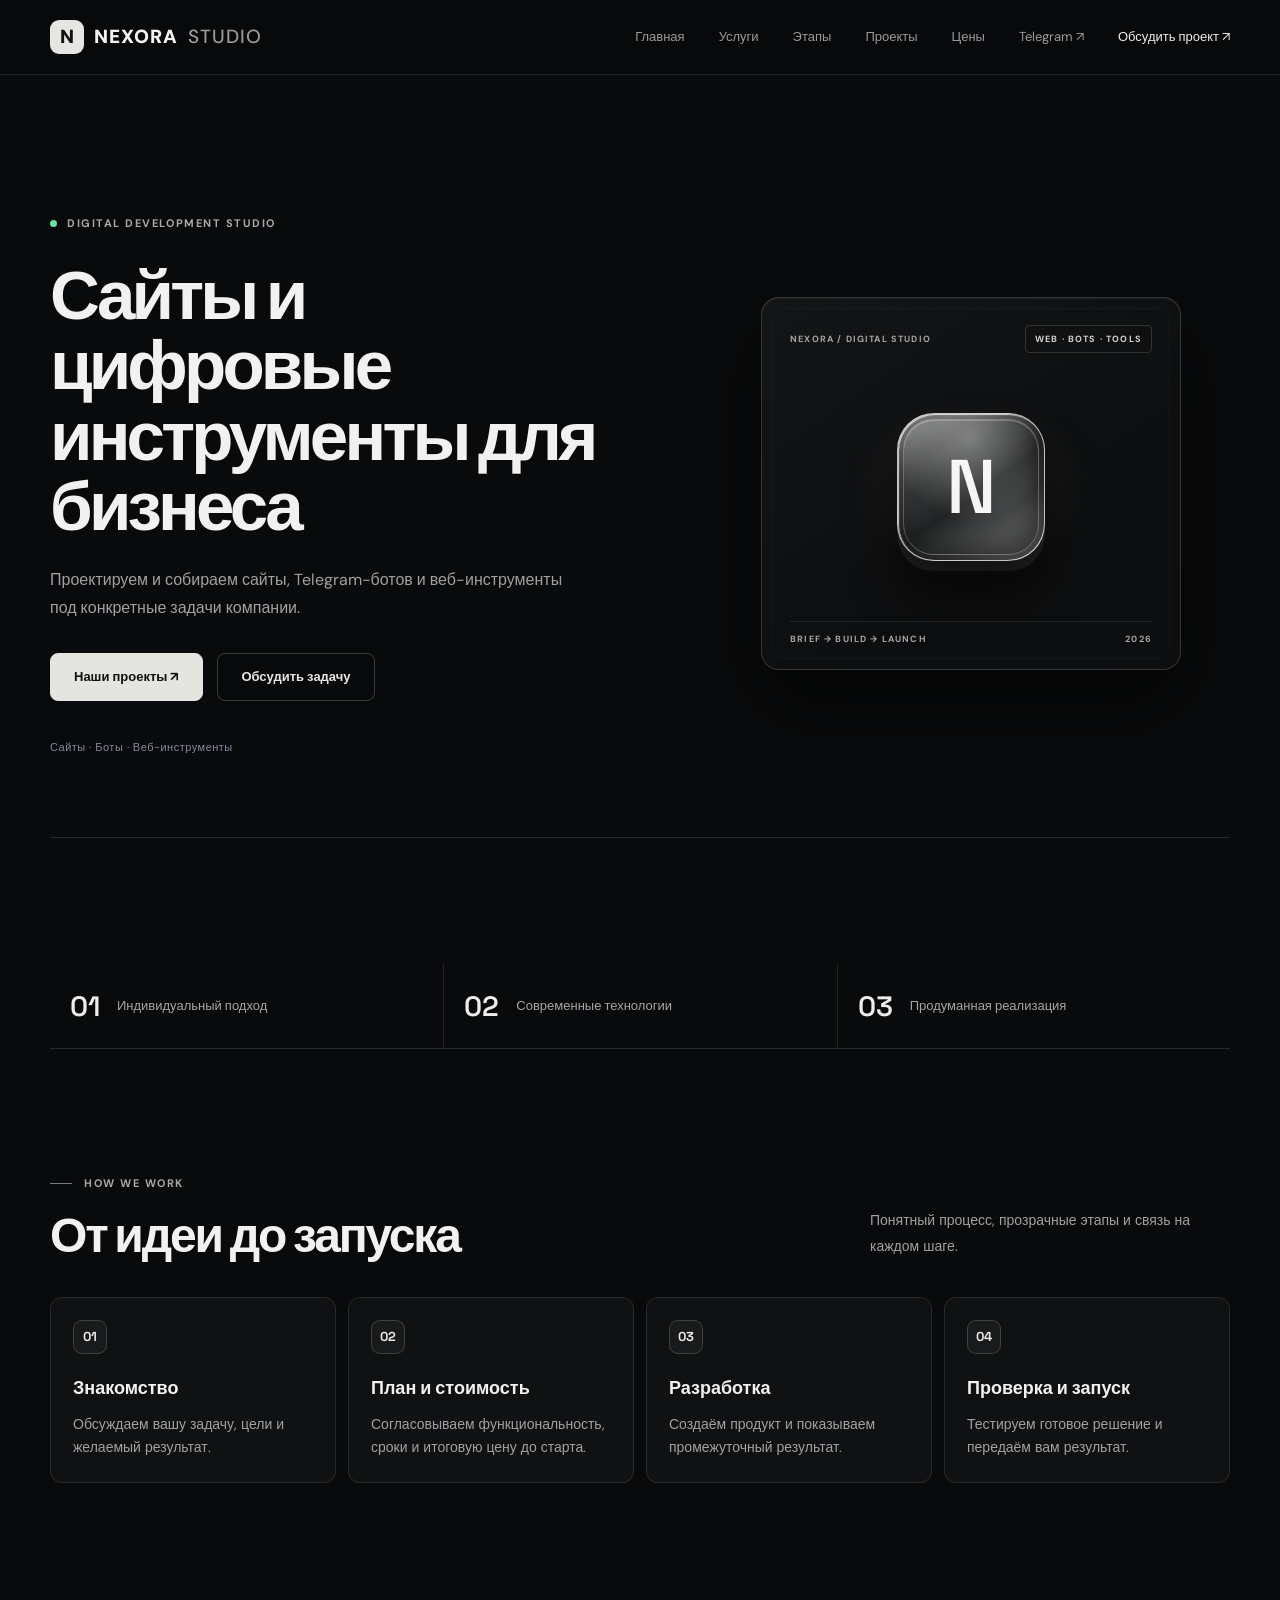
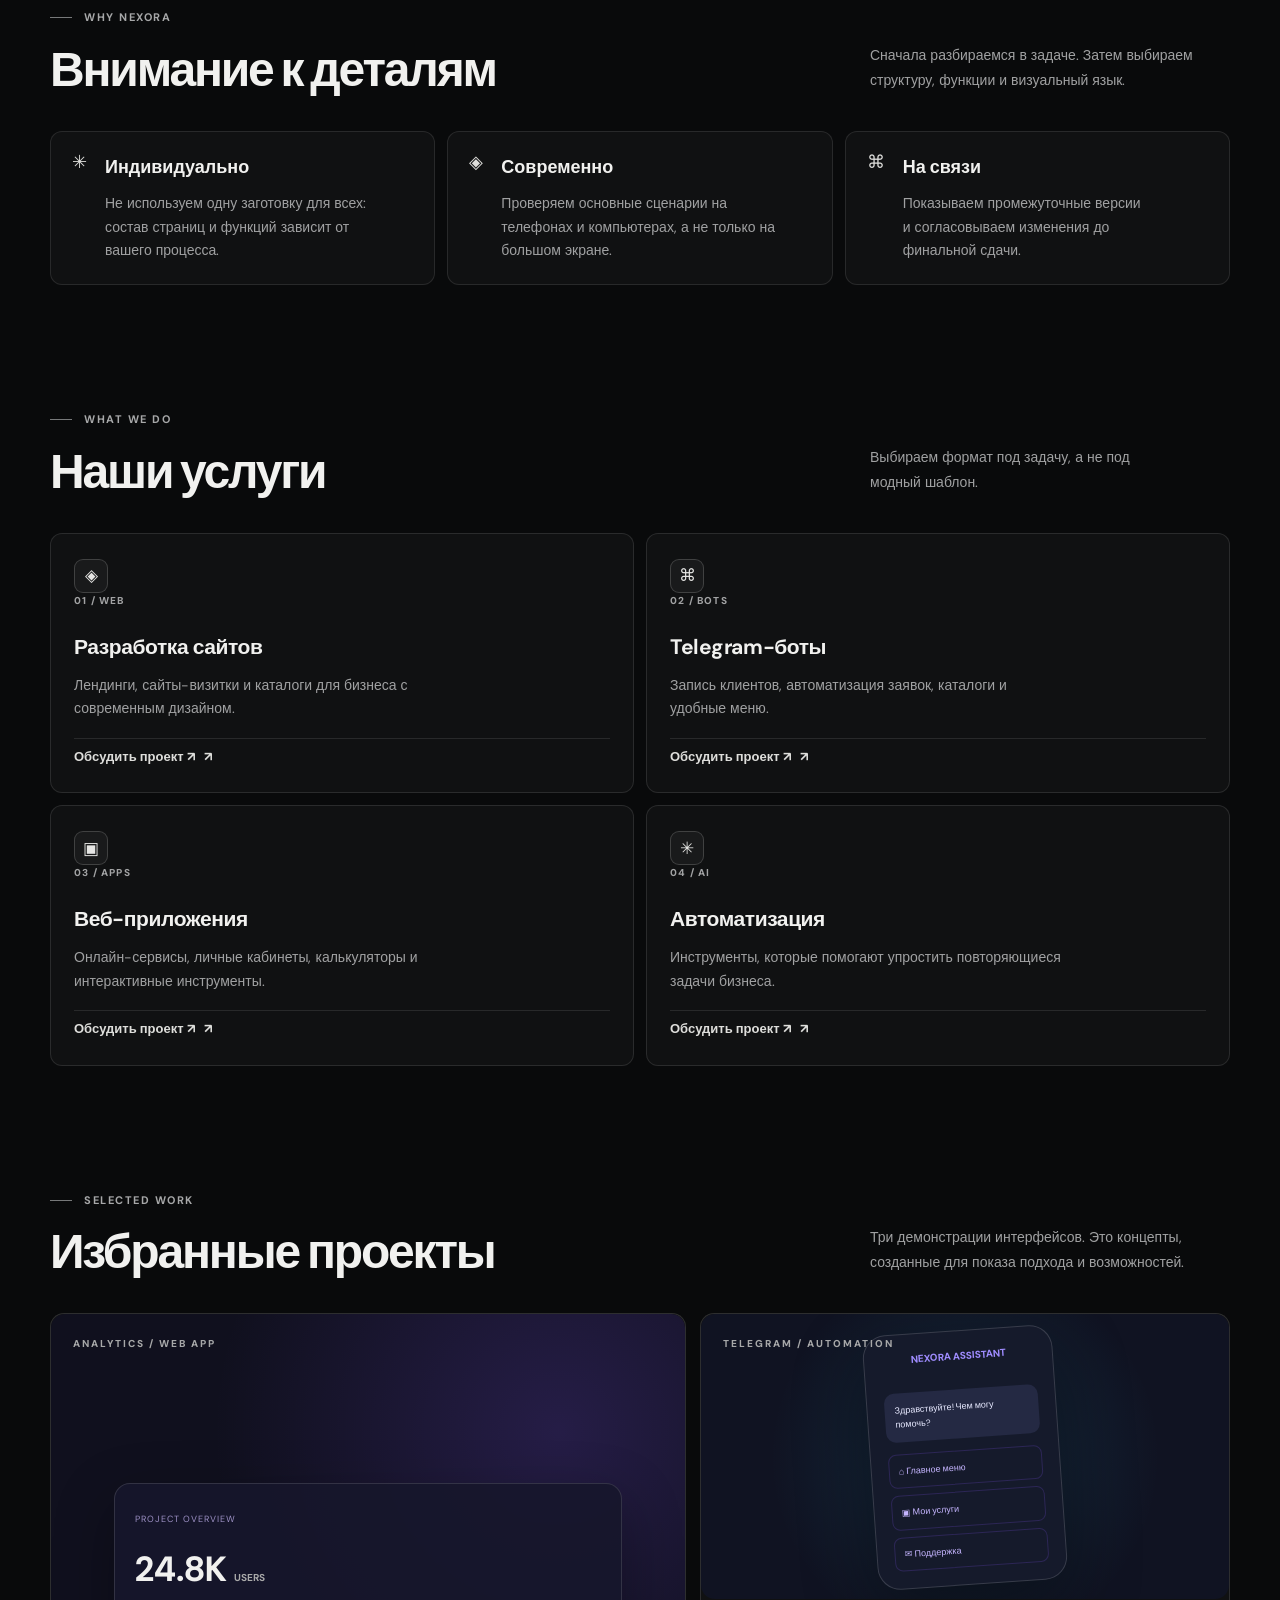
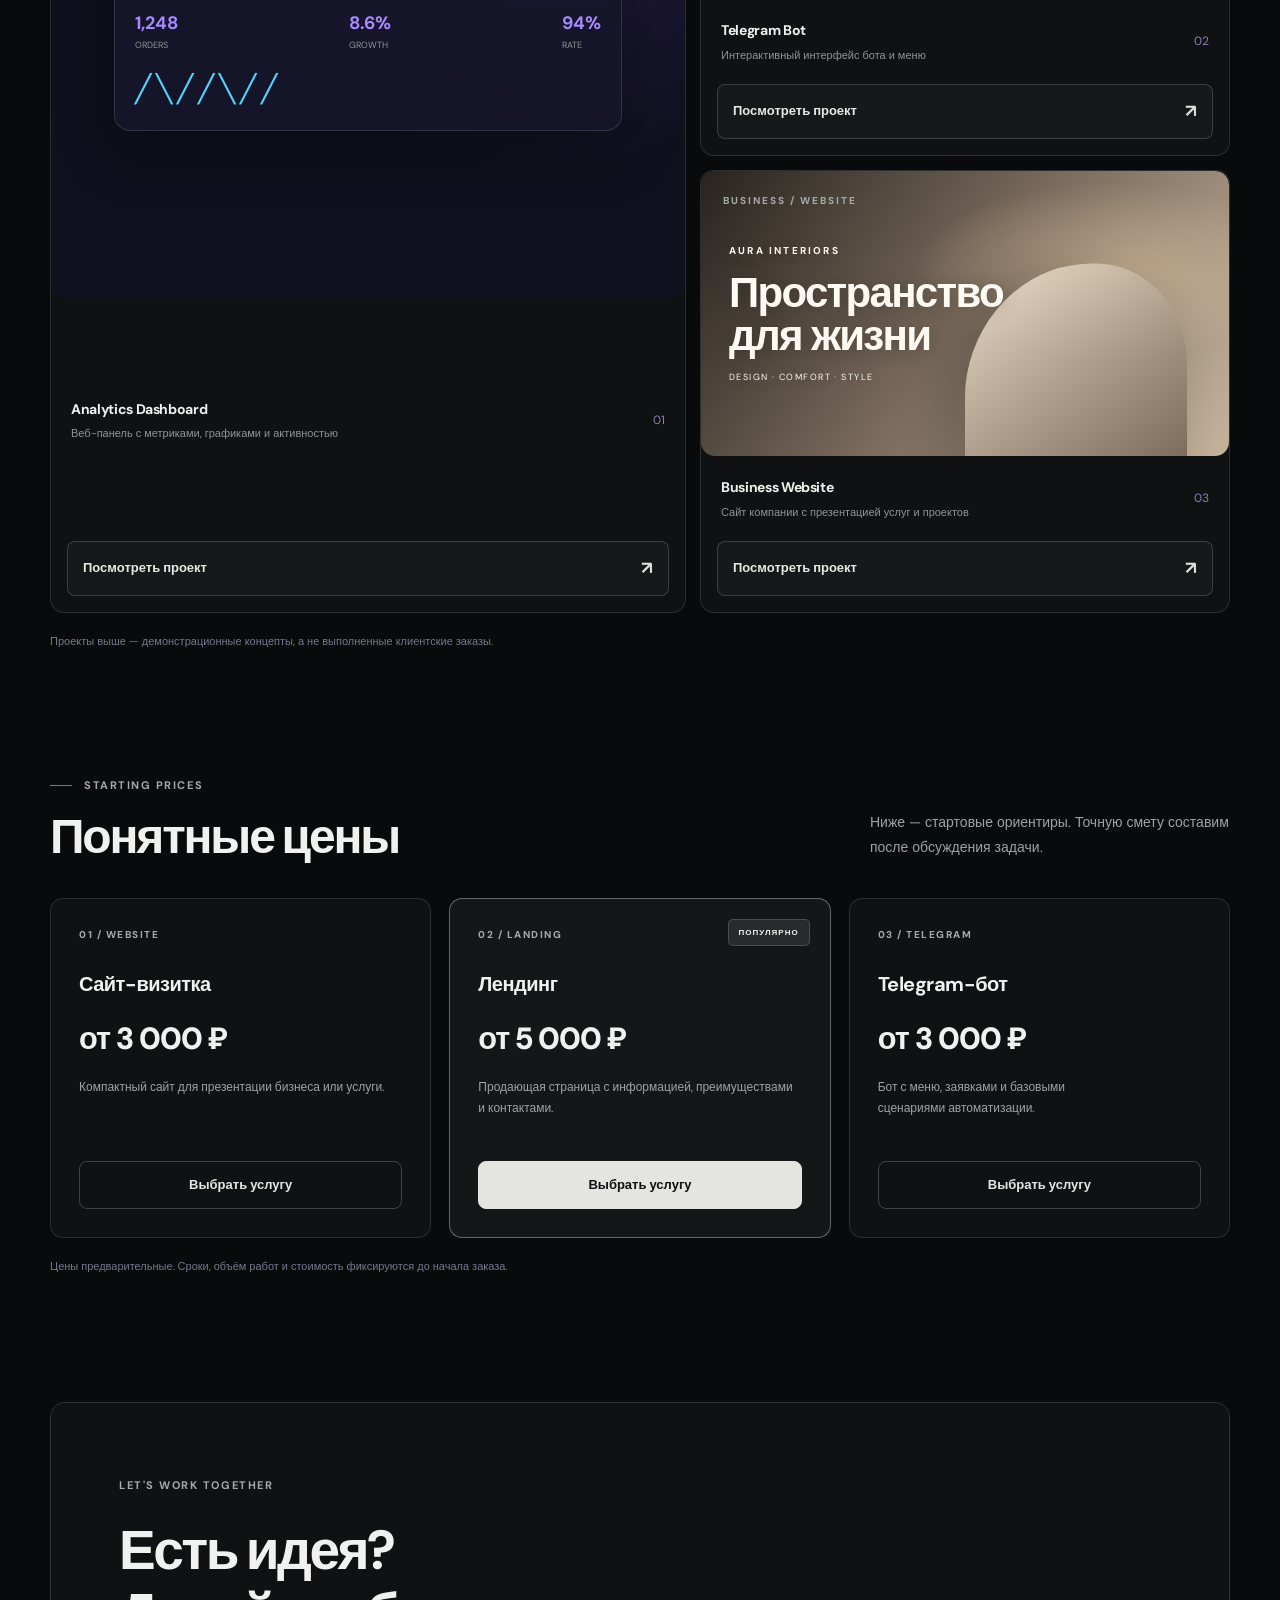
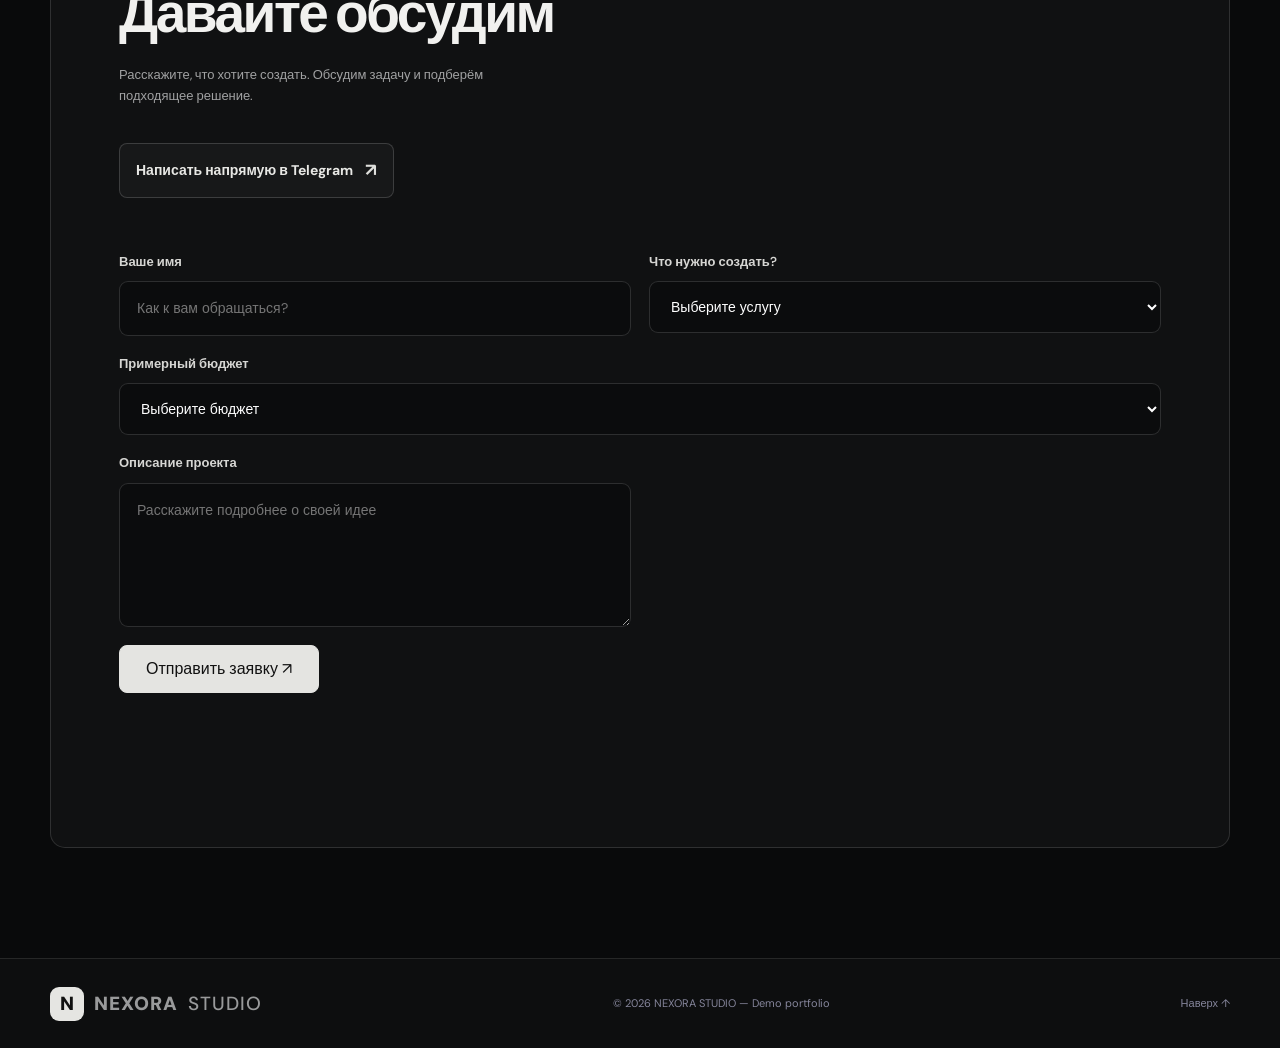
==== commit c0d9cc71: "ы" ====
--- a/index.html
+++ b/index.html
@@ -873,7 +873,7 @@
       <div class="hero-content">
         <div class="eyebrow"><span class="status-dot"></span> DIGITAL DEVELOPMENT STUDIO</div>
 
-        <h1>Сайты и цифровые<br>инструменты <span>для бизнеса.</span></h1>
+        <h1>Сайты и цифровые<br>инструменты <span>для бизнеса</span></h1>
 
         <p class="hero-description">
           Проектируем и собираем сайты, Telegram-ботов и веб-инструменты
@@ -923,7 +923,7 @@
       <div class="section-heading">
         <div>
           <div class="eyebrow">HOW WE WORK</div>
-          <h2>От идеи до <span>запуска.</span></h2>
+          <h2>От идеи до <span>запуска</span></h2>
         </div>
         <p>Понятный процесс, прозрачные этапы и связь на каждом шаге.</p>
       </div>
@@ -951,7 +951,7 @@
       <div class="section-heading">
         <div>
           <div class="eyebrow">WHY NEXORA</div>
-          <h2>Внимание к <span>деталям.</span></h2>
+          <h2>Внимание к <span>деталям</span></h2>
         </div>
         <p>Сначала разбираемся в задаче. Затем выбираем структуру, функции и визуальный язык.</p>
       </div>
@@ -966,7 +966,7 @@
       <div class="section-heading">
         <div>
           <div class="eyebrow">WHAT WE DO</div>
-          <h2>Наши <span>услуги.</span></h2>
+          <h2>Наши <span>услуги</span></h2>
         </div>
         <p>Выбираем формат под задачу, а не под модный шаблон.</p>
       </div>
@@ -1010,7 +1010,7 @@
       <div class="section-heading">
         <div>
           <div class="eyebrow">SELECTED WORK</div>
-          <h2>Избранные <span>проекты.</span></h2>
+          <h2>Избранные <span>проекты</span></h2>
         </div>
         <p>Три демонстрации интерфейсов. Это концепты, созданные для показа подхода и возможностей.</p>
       </div>
@@ -1065,7 +1065,7 @@
               <div class="preview-label">BUSINESS / WEBSITE</div>
               <div class="nexora-interior-copy">
                 <span>AURA INTERIORS</span>
-                <strong>Пространство<br>для жизни.</strong>
+                <strong>Пространство<br>для жизни</strong>
                 <small>DESIGN · COMFORT · STYLE</small>
               </div>
               <div class="nexora-interior-shape"></div>
@@ -1085,7 +1085,7 @@
       <div class="section-heading">
         <div>
           <div class="eyebrow">STARTING PRICES</div>
-          <h2>Понятные <span>цены.</span></h2>
+          <h2>Понятные <span>цены</span></h2>
         </div>
         <p>Ниже — стартовые ориентиры. Точную смету составим после обсуждения задачи.</p>
       </div>
@@ -1124,7 +1124,7 @@
   <div class="contact-box">
     <div class="eyebrow">LET'S WORK TOGETHER</div>
 
-    <h2>Есть идея?<br><span>Давайте обсудим.</span></h2>
+    <h2>Есть идея?<br><span>Давайте обсудим</span></h2>
 
     <p>
       Расскажите, что хотите создать. Обсудим задачу
@@ -1189,7 +1189,7 @@
         <textarea
           id="clientDescription"
           name="description"
-          placeholder="Расскажите подробнее о своей идее..."
+          placeholder="Расскажите подробнее о своей идее"
           maxlength="1500"
           rows="5"
           required
@@ -1210,7 +1210,7 @@
 
   <footer class="footer">
     <a class="logo" href="#home"><span class="logo-icon">N</span> NEXORA<span class="logo-light">STUDIO</span></a>
-    <span>© 2026 NEXORA STUDIO. Demo portfolio.</span>
+    <span>© 2026 NEXORA STUDIO — Demo portfolio</span>
     <a href="#home">Наверх ↑</a>
   </footer>
 
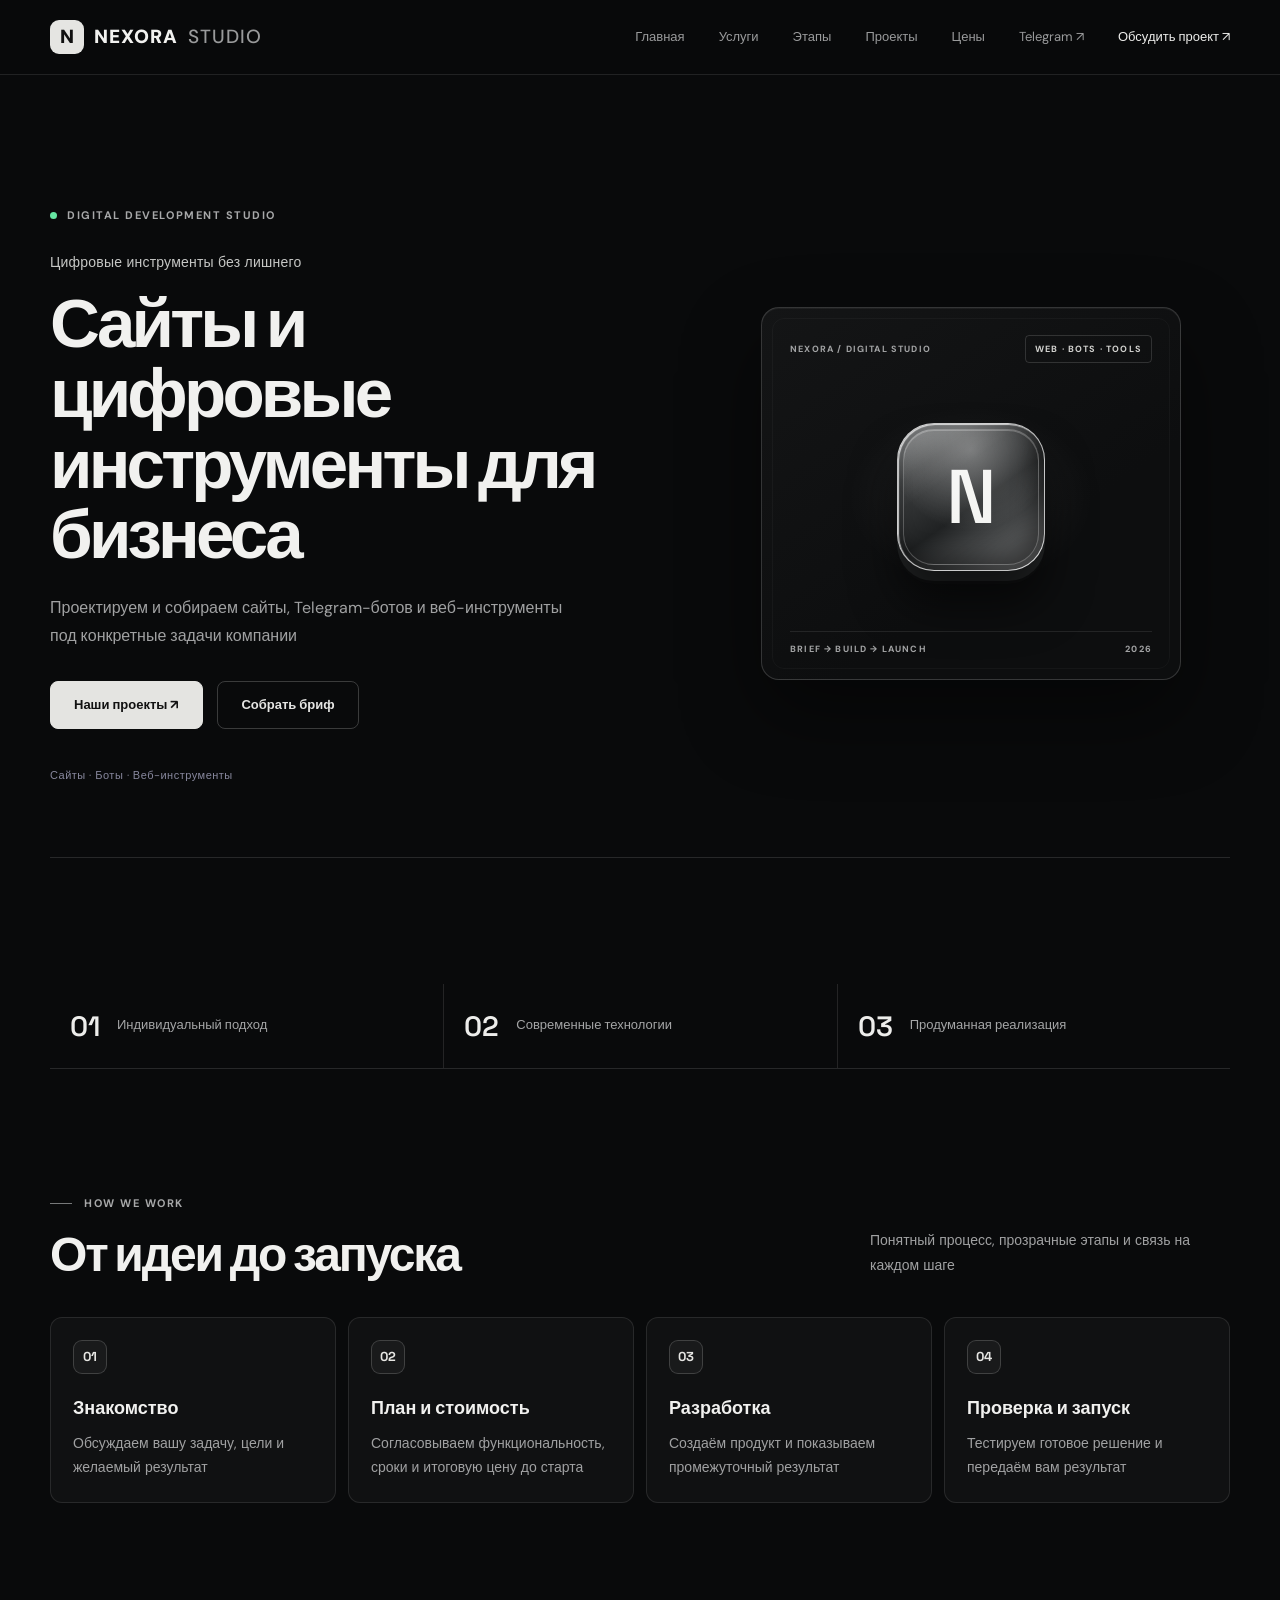
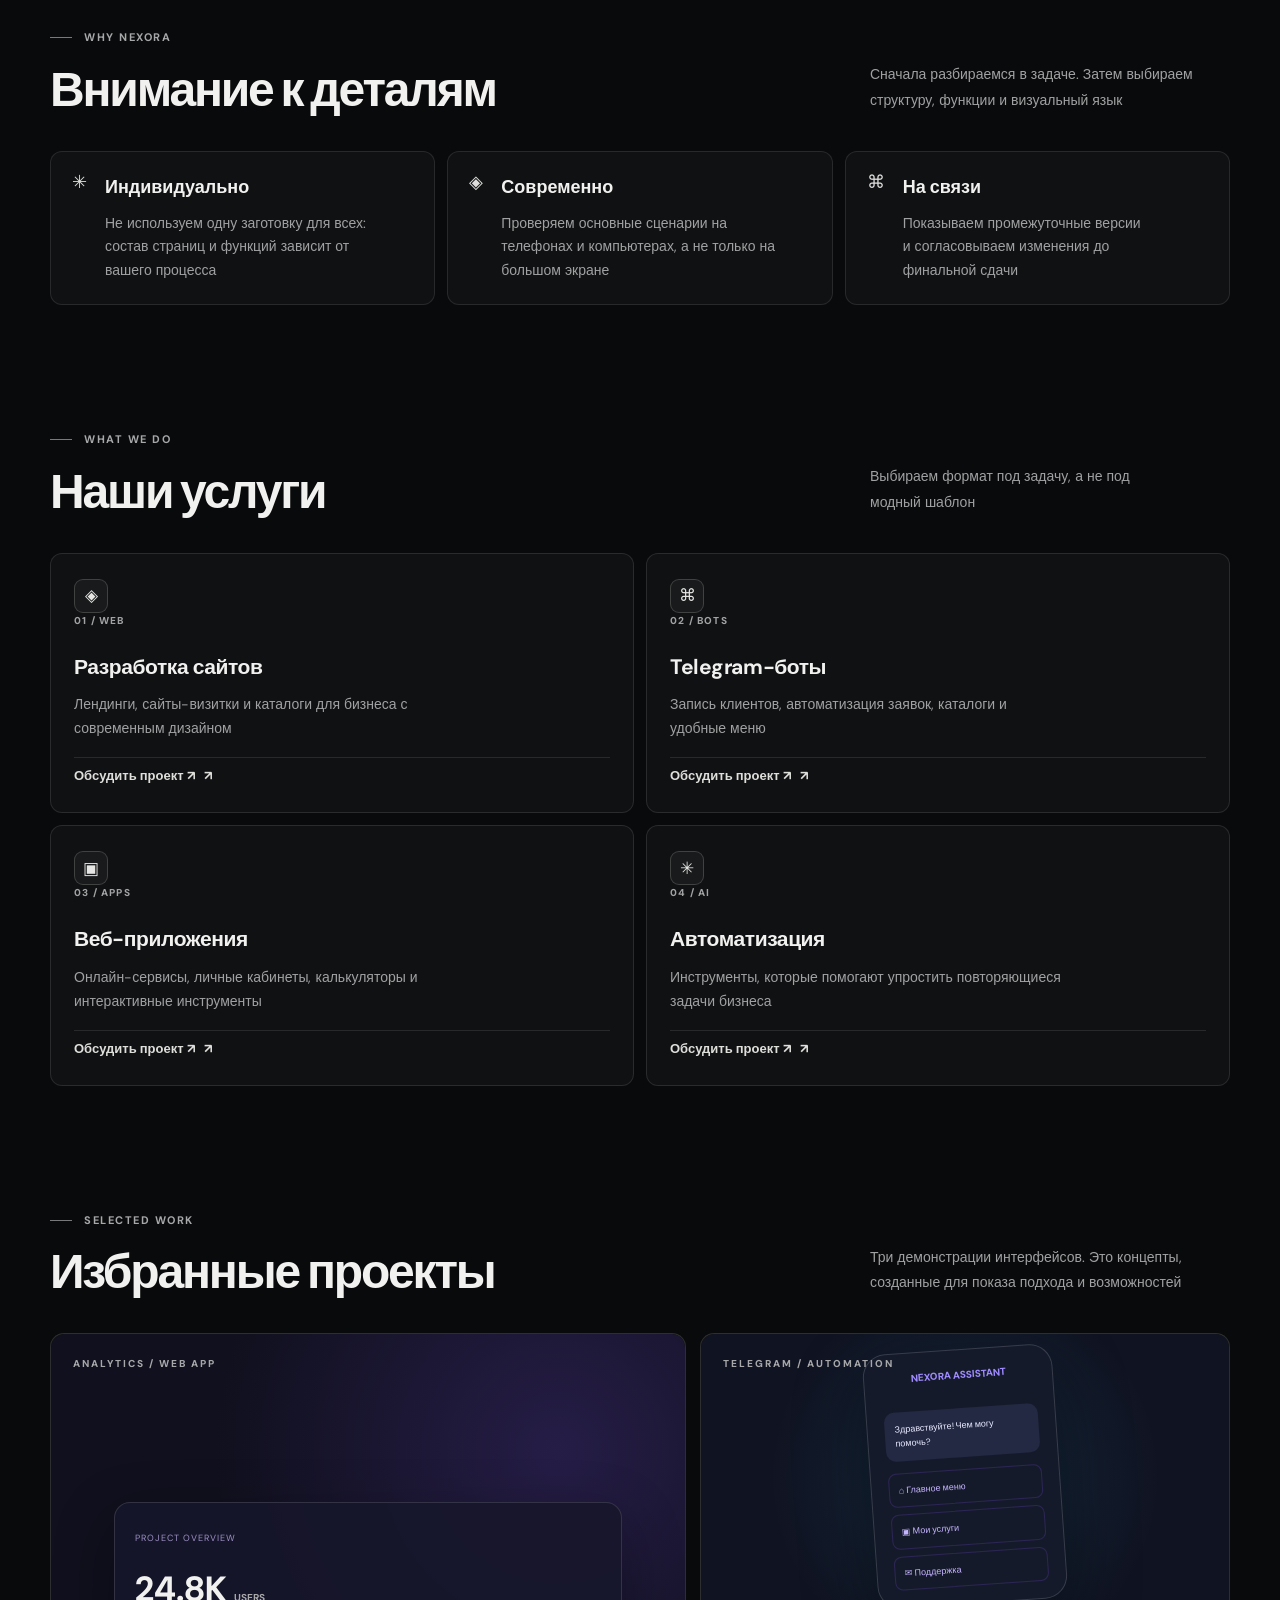
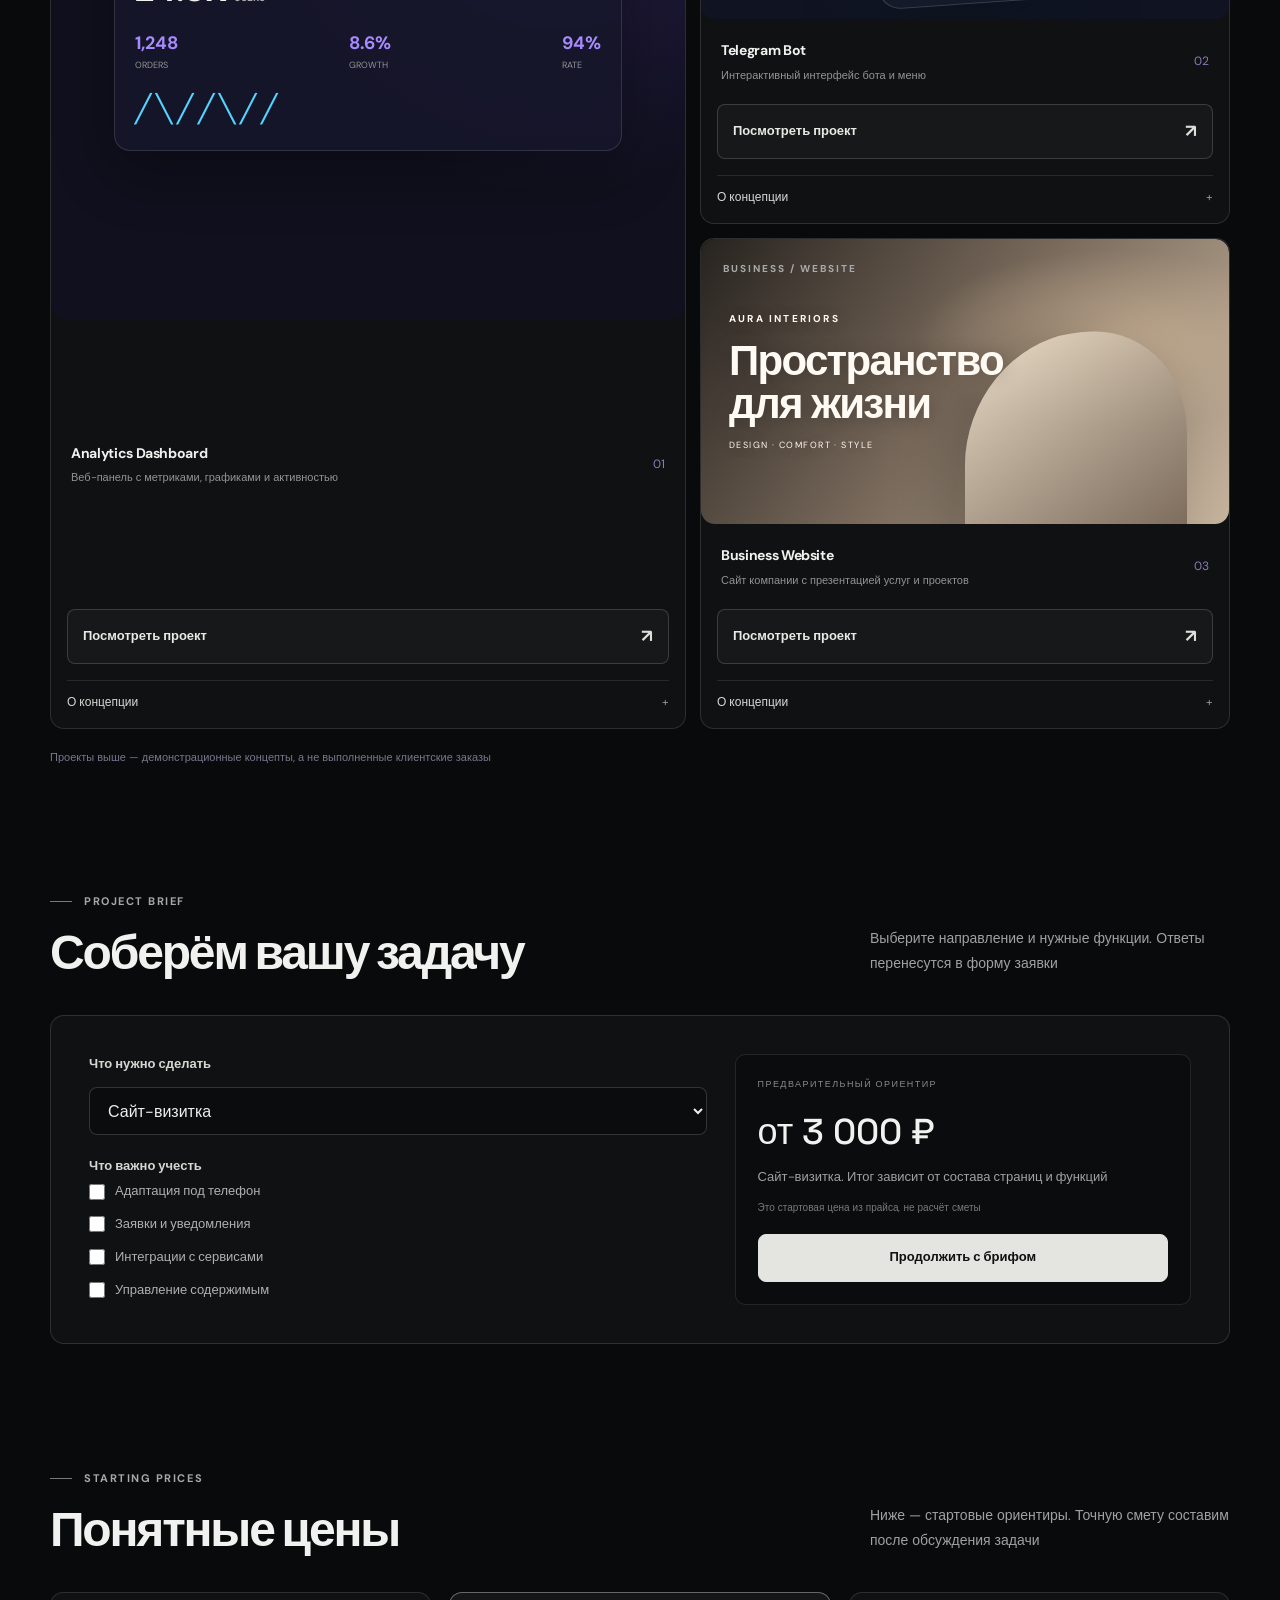
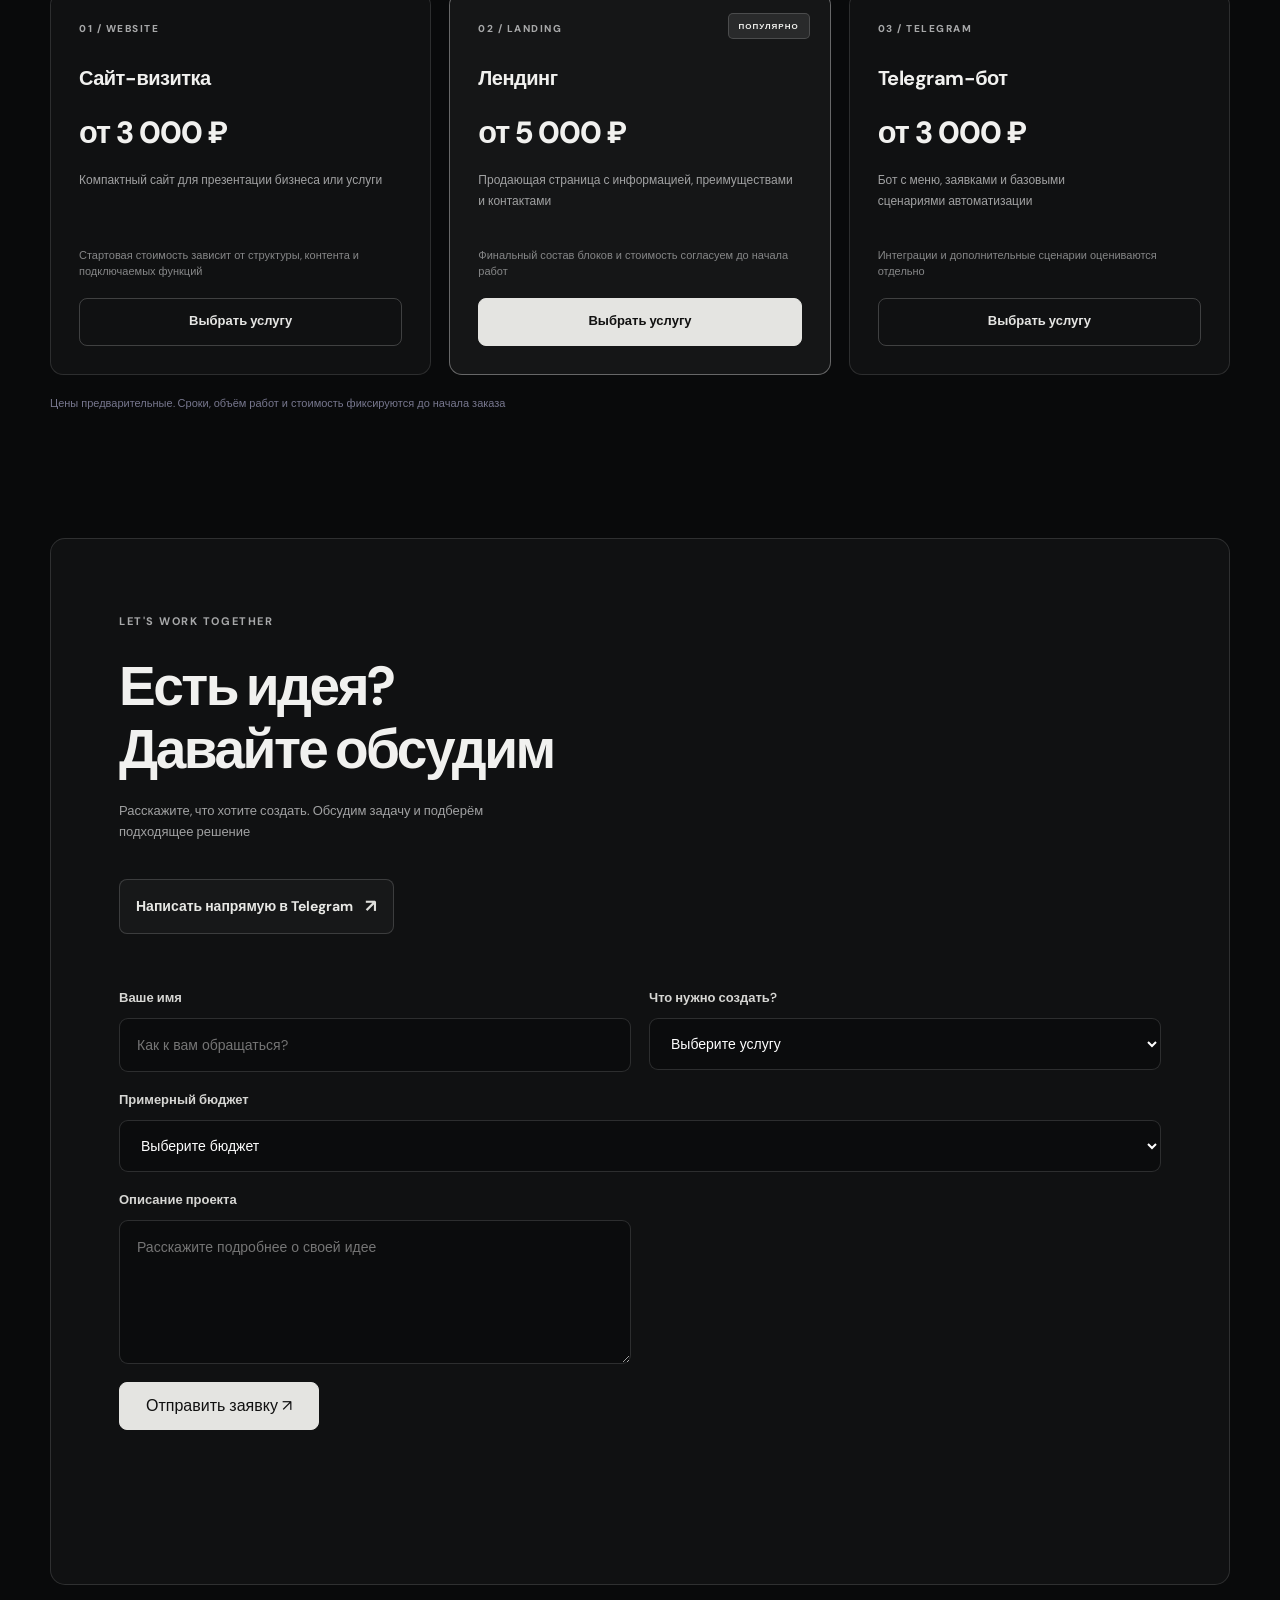
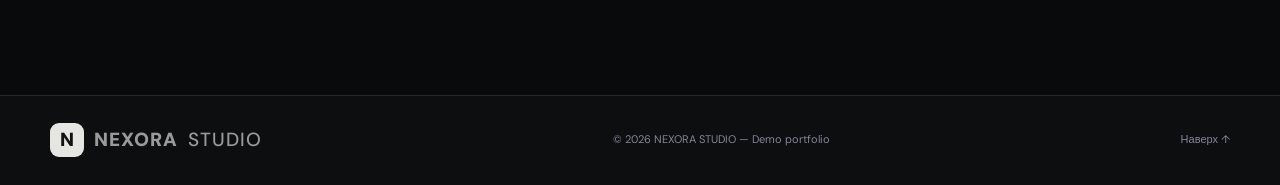
==== commit 2cf68fff: "п" ====
--- a/index.html
+++ b/index.html
@@ -841,6 +841,53 @@
       .hero-visual .visual-card { animation: none; }
       .reveal:not(.visible) { opacity: 1; filter: none; transform: none; }
     }
+    #nexora-loader { background: #090a0b; color: #f1f1ef; }
+    #nexora-loader::before {
+      content: ""; position: absolute; inset: 22px;
+      border: 1px solid rgba(255,255,255,.08); border-radius: 16px; pointer-events: none;
+    }
+    .loader-logo {
+      color: #ededeb; font: 600 26px/1 "Space Grotesk", sans-serif;
+      letter-spacing: .24em; animation: loaderArrive .65s ease both;
+    }
+    .loader-logo span { display: none; }
+    .loader-line { width: 156px; height: 2px; border-radius: 0; background: rgba(255,255,255,.12); }
+    .loader-line::after {
+      width: 36%; background: linear-gradient(90deg,#77797a,#e3e3e0,#77797a);
+      animation: loaderProgress 1.5s cubic-bezier(.45,0,.55,1) infinite;
+    }
+    .loader-caption { color: #888a8b; font-size: 9px; letter-spacing: .22em; }
+    @keyframes loaderArrive {
+      from { opacity: 0; transform: translateY(8px); letter-spacing: .34em; }
+      to { opacity: 1; transform: translateY(0); letter-spacing: .24em; }
+    }
+    @media (prefers-reduced-motion: reduce) { .loader-logo { animation: none; } }
+    .studio-claim { margin: 0 0 14px; color: #c6c7c5; font-size: 14px; letter-spacing: .015em; }
+    .project-case { margin: 0 16px 16px; padding-top: 12px; border-top: 1px solid rgba(255,255,255,.1); }
+    .project-case summary { color: #d7d8d6; cursor: pointer; font-size: 12px; list-style: none; }
+    .project-case summary::-webkit-details-marker { display: none; }
+    .project-case summary::after { content: "+"; float: right; color: #929394; transition: transform .2s ease; }
+    .project-case[open] summary::after { transform: rotate(45deg); }
+    .project-case > div { padding: 12px 0 2px; }
+    .project-case p { margin: 0 0 8px; color: #a0a1a2; font-size: 12px; line-height: 1.6; }
+    .project-case small { color: #77797a; font-size: 10px; }
+    .price-note { display: block; margin-top: 12px; color: #858687; font-size: 11px; line-height: 1.5; }
+    .brief-panel { display: grid; grid-template-columns: 1.15fr .85fr; gap: 28px; padding: clamp(22px,4vw,38px); border: 1px solid rgba(255,255,255,.13); border-radius: 14px; background: #101112; }
+    .brief-controls { display: grid; align-content: start; gap: 13px; }
+    .brief-label { color: #d6d6d3; font-size: 13px; font-weight: 600; }
+    .brief-select { width: 100%; min-height: 48px; padding: 0 14px; border: 1px solid rgba(255,255,255,.16); border-radius: 8px; color: #eee; background: #0b0c0d; font: inherit; }
+    .brief-features { display: grid; gap: 12px; margin: 8px 0 0; padding: 0; border: 0; }
+    .brief-features legend { margin-bottom: 4px; }
+    .brief-features label { display: flex; align-items: center; gap: 10px; color: #aeb0b0; font-size: 13px; cursor: pointer; }
+    .brief-features input { width: 16px; height: 16px; accent-color: #d0d0cd; }
+    .brief-summary { display: flex; flex-direction: column; align-items: flex-start; padding: 22px; border: 1px solid rgba(255,255,255,.1); border-radius: 10px; background: #0b0c0d; }
+    .brief-summary-label { color: #888a8b; font-size: 9px; letter-spacing: .16em; }
+    .brief-summary strong { margin-top: 18px; color: #f1f1ef; font: 500 clamp(26px,3vw,36px) "Space Grotesk", sans-serif; }
+    .brief-summary p { flex: 1; margin: 12px 0; color: #a0a1a2; font-size: 13px; line-height: 1.6; }
+    .brief-summary small { margin-bottom: 18px; color: #77797a; font-size: 10px; }
+    .brief-summary .button { width: 100%; }
+    .brief-select:focus-visible, .brief-features input:focus-visible { outline: 2px solid #e4e4e1; outline-offset: 3px; }
+    @media (max-width: 700px) { .brief-panel { grid-template-columns: 1fr; gap: 20px; } }
 
   </style>
 
@@ -873,16 +920,18 @@
       <div class="hero-content">
         <div class="eyebrow"><span class="status-dot"></span> DIGITAL DEVELOPMENT STUDIO</div>
 
+        <p class="studio-claim">Цифровые инструменты без лишнего</p>
+
         <h1>Сайты и цифровые<br>инструменты <span>для бизнеса</span></h1>
 
         <p class="hero-description">
           Проектируем и собираем сайты, Telegram-ботов и веб-инструменты
-          под конкретные задачи компании.
+          под конкретные задачи компании
         </p>
 
         <div class="hero-actions">
           <a href="#projects" class="button primary">Наши проекты ↗</a>
-          <a href="#contact" class="button secondary">Обсудить задачу</a>
+          <a href="#brief" class="button secondary">Собрать бриф</a>
         </div>
 
         <div class="hero-note">
@@ -925,24 +974,24 @@
           <div class="eyebrow">HOW WE WORK</div>
           <h2>От идеи до <span>запуска</span></h2>
         </div>
-        <p>Понятный процесс, прозрачные этапы и связь на каждом шаге.</p>
+        <p>Понятный процесс, прозрачные этапы и связь на каждом шаге</p>
       </div>
       <div class="nexora-process-grid">
         <article class="nexora-process-card">
           <span>01</span><h3>Знакомство</h3>
-          <p>Обсуждаем вашу задачу, цели и желаемый результат.</p>
+          <p>Обсуждаем вашу задачу, цели и желаемый результат</p>
         </article>
         <article class="nexora-process-card">
           <span>02</span><h3>План и стоимость</h3>
-          <p>Согласовываем функциональность, сроки и итоговую цену до старта.</p>
+          <p>Согласовываем функциональность, сроки и итоговую цену до старта</p>
         </article>
         <article class="nexora-process-card">
           <span>03</span><h3>Разработка</h3>
-          <p>Создаём продукт и показываем промежуточный результат.</p>
+          <p>Создаём продукт и показываем промежуточный результат</p>
         </article>
         <article class="nexora-process-card">
           <span>04</span><h3>Проверка и запуск</h3>
-          <p>Тестируем готовое решение и передаём вам результат.</p>
+          <p>Тестируем готовое решение и передаём вам результат</p>
         </article>
       </div>
     </section>
@@ -953,12 +1002,12 @@
           <div class="eyebrow">WHY NEXORA</div>
           <h2>Внимание к <span>деталям</span></h2>
         </div>
-        <p>Сначала разбираемся в задаче. Затем выбираем структуру, функции и визуальный язык.</p>
+        <p>Сначала разбираемся в задаче. Затем выбираем структуру, функции и визуальный язык</p>
       </div>
       <div class="nexora-benefits-grid">
-        <article><span>✳</span><div><h3>Индивидуально</h3><p>Не используем одну заготовку для всех: состав страниц и функций зависит от вашего процесса.</p></div></article>
-        <article><span>◈</span><div><h3>Современно</h3><p>Проверяем основные сценарии на телефонах и компьютерах, а не только на большом экране.</p></div></article>
-        <article><span>⌘</span><div><h3>На связи</h3><p>Показываем промежуточные версии и согласовываем изменения до финальной сдачи.</p></div></article>
+        <article><span>✳</span><div><h3>Индивидуально</h3><p>Не используем одну заготовку для всех: состав страниц и функций зависит от вашего процесса</p></div></article>
+        <article><span>◈</span><div><h3>Современно</h3><p>Проверяем основные сценарии на телефонах и компьютерах, а не только на большом экране</p></div></article>
+        <article><span>⌘</span><div><h3>На связи</h3><p>Показываем промежуточные версии и согласовываем изменения до финальной сдачи</p></div></article>
       </div>
     </section>
 
@@ -968,7 +1017,7 @@
           <div class="eyebrow">WHAT WE DO</div>
           <h2>Наши <span>услуги</span></h2>
         </div>
-        <p>Выбираем формат под задачу, а не под модный шаблон.</p>
+        <p>Выбираем формат под задачу, а не под модный шаблон</p>
       </div>
 
       <div class="service-grid">
@@ -976,7 +1025,7 @@
           <div class="service-icon">◈</div>
           <span class="service-number">01 / WEB</span>
           <h3>Разработка сайтов</h3>
-          <p>Лендинги, сайты-визитки и каталоги для бизнеса с современным дизайном.</p>
+          <p>Лендинги, сайты-визитки и каталоги для бизнеса с современным дизайном</p>
           <a href="#contact">Обсудить проект ↗</a>
         </article>
 
@@ -984,7 +1033,7 @@
           <div class="service-icon">⌘</div>
           <span class="service-number">02 / BOTS</span>
           <h3>Telegram-боты</h3>
-          <p>Запись клиентов, автоматизация заявок, каталоги и удобные меню.</p>
+          <p>Запись клиентов, автоматизация заявок, каталоги и удобные меню</p>
           <a href="#contact">Обсудить проект ↗</a>
         </article>
 
@@ -992,7 +1041,7 @@
           <div class="service-icon">▣</div>
           <span class="service-number">03 / APPS</span>
           <h3>Веб-приложения</h3>
-          <p>Онлайн-сервисы, личные кабинеты, калькуляторы и интерактивные инструменты.</p>
+          <p>Онлайн-сервисы, личные кабинеты, калькуляторы и интерактивные инструменты</p>
           <a href="#contact">Обсудить проект ↗</a>
         </article>
 
@@ -1000,7 +1049,7 @@
           <div class="service-icon">✳</div>
           <span class="service-number">04 / AI</span>
           <h3>Автоматизация</h3>
-          <p>Инструменты, которые помогают упростить повторяющиеся задачи бизнеса.</p>
+          <p>Инструменты, которые помогают упростить повторяющиеся задачи бизнеса</p>
           <a href="#contact">Обсудить проект ↗</a>
         </article>
       </div>
@@ -1012,7 +1061,7 @@
           <div class="eyebrow">SELECTED WORK</div>
           <h2>Избранные <span>проекты</span></h2>
         </div>
-        <p>Три демонстрации интерфейсов. Это концепты, созданные для показа подхода и возможностей.</p>
+        <p>Три демонстрации интерфейсов. Это концепты, созданные для показа подхода и возможностей</p>
       </div>
 
       <div class="project-grid nexora-project-grid">
@@ -1037,6 +1086,10 @@
             <span>01</span>
           </div>
           <a class="nexora-project-cta" href="/projects/dashboard" target="_blank" rel="noopener">Посмотреть проект <span>↗</span></a>
+          <details class="project-case">
+            <summary>О концепции</summary>
+            <div><p>Концепт панели для быстрого обзора ключевых показателей</p><p>В фокусе — иерархия метрик, читаемые графики и короткий путь к деталям</p><small>Все цифры в превью демонстрационные</small></div>
+          </details>
         </article>
 
         <article class="project-card nexora-project-card">
@@ -1057,6 +1110,10 @@
             <span>02</span>
           </div>
           <a class="nexora-project-cta" href="/projects/telegram-bot" target="_blank" rel="noopener">Посмотреть проект <span>↗</span></a>
+          <details class="project-case">
+            <summary>О концепции</summary>
+            <div><p>Пример сценария бота для первичного контакта с клиентом</p><p>Меню разделяет частые вопросы, список услуг и обращение в поддержку</p><small>Интерфейс показывает демонстрационный сценарий</small></div>
+          </details>
         </article>
 
         <article class="project-card nexora-project-card">
@@ -1076,9 +1133,46 @@
             <span>03</span>
           </div>
           <a class="nexora-project-cta" href="/projects/business-website" target="_blank" rel="noopener">Посмотреть проект <span>↗</span></a>
+          <details class="project-case">
+            <summary>О концепции</summary>
+            <div><p>Сайт для студии интерьеров с акцентом на портфолио и атмосферу</p><p>Спокойная типографика и крупные изображения помогают показать проекты</p><small>Это визуальная концепция, не клиентский заказ</small></div>
+          </details>
         </article>
       </div>
-      <p class="portfolio-disclaimer">Проекты выше — демонстрационные концепты, а не выполненные клиентские заказы.</p>
+      <p class="portfolio-disclaimer">Проекты выше — демонстрационные концепты, а не выполненные клиентские заказы</p>
+    </section>
+
+    <section class="section brief-section" id="brief">
+      <div class="section-heading">
+        <div><div class="eyebrow">PROJECT BRIEF</div><h2>Соберём <span>вашу задачу</span></h2></div>
+        <p>Выберите направление и нужные функции. Ответы перенесутся в форму заявки</p>
+      </div>
+      <div class="brief-panel">
+        <div class="brief-controls">
+          <label class="brief-label" for="briefService">Что нужно сделать</label>
+          <select id="briefService" class="brief-select">
+            <option value="website">Сайт-визитка</option>
+            <option value="landing">Лендинг</option>
+            <option value="telegram">Telegram-бот</option>
+            <option value="app">Веб-приложение</option>
+            <option value="automation">Автоматизация</option>
+          </select>
+          <fieldset class="brief-features">
+            <legend class="brief-label">Что важно учесть</legend>
+            <label><input type="checkbox" value="Адаптация под мобильные устройства"> Адаптация под телефон</label>
+            <label><input type="checkbox" value="Форма заявок и уведомления"> Заявки и уведомления</label>
+            <label><input type="checkbox" value="Интеграции с внешними сервисами"> Интеграции с сервисами</label>
+            <label><input type="checkbox" value="Административная панель"> Управление содержимым</label>
+          </fieldset>
+        </div>
+        <aside class="brief-summary" aria-live="polite">
+          <span class="brief-summary-label">ПРЕДВАРИТЕЛЬНЫЙ ОРИЕНТИР</span>
+          <strong id="briefPrice">от 3 000 ₽</strong>
+          <p id="briefSummaryText">Сайт или лендинг. Итог зависит от состава страниц и функций</p>
+          <small>Это стартовая цена из прайса, не расчёт сметы</small>
+          <button class="button primary" id="briefToForm" type="button">Продолжить с брифом</button>
+        </aside>
+      </div>
     </section>
 
     <section class="section" id="prices">
@@ -1087,7 +1181,7 @@
           <div class="eyebrow">STARTING PRICES</div>
           <h2>Понятные <span>цены</span></h2>
         </div>
-        <p>Ниже — стартовые ориентиры. Точную смету составим после обсуждения задачи.</p>
+        <p>Ниже — стартовые ориентиры. Точную смету составим после обсуждения задачи</p>
       </div>
 
       <div class="price-grid">
@@ -1095,7 +1189,8 @@
           <span class="price-label">01 / WEBSITE</span>
           <h3>Сайт-визитка</h3>
           <div class="price">от 3 000 ₽</div>
-          <p>Компактный сайт для презентации бизнеса или услуги.</p>
+          <p>Компактный сайт для презентации бизнеса или услуги</p>
+          <small class="price-note">Стартовая стоимость зависит от структуры, контента и подключаемых функций</small>
           <a href="#contact" class="button secondary">Выбрать услугу</a>
         </article>
 
@@ -1104,7 +1199,8 @@
           <div class="popular">ПОПУЛЯРНО</div>
           <h3>Лендинг</h3>
           <div class="price">от 5 000 ₽</div>
-          <p>Продающая страница с информацией, преимуществами и контактами.</p>
+          <p>Продающая страница с информацией, преимуществами и контактами</p>
+          <small class="price-note">Финальный состав блоков и стоимость согласуем до начала работ</small>
           <a href="#contact" class="button primary">Выбрать услугу</a>
         </article>
 
@@ -1112,11 +1208,12 @@
           <span class="price-label">03 / TELEGRAM</span>
           <h3>Telegram-бот</h3>
           <div class="price">от 3 000 ₽</div>
-          <p>Бот с меню, заявками и базовыми сценариями автоматизации.</p>
+          <p>Бот с меню, заявками и базовыми сценариями автоматизации</p>
+          <small class="price-note">Интеграции и дополнительные сценарии оцениваются отдельно</small>
           <a href="#contact" class="button secondary">Выбрать услугу</a>
         </article>
       </div>
-      <p class="portfolio-disclaimer">Цены предварительные. Сроки, объём работ и стоимость фиксируются до начала заказа.</p>
+      <p class="portfolio-disclaimer">Цены предварительные. Сроки, объём работ и стоимость фиксируются до начала заказа</p>
     </section>
 
 
@@ -1128,7 +1225,7 @@
 
     <p>
       Расскажите, что хотите создать. Обсудим задачу
-      и подберём подходящее решение.
+      и подберём подходящее решение
     </p>
 
     <a class="nexora-telegram-link" href="https://t.me/Nexor_4" target="_blank" rel="noopener">
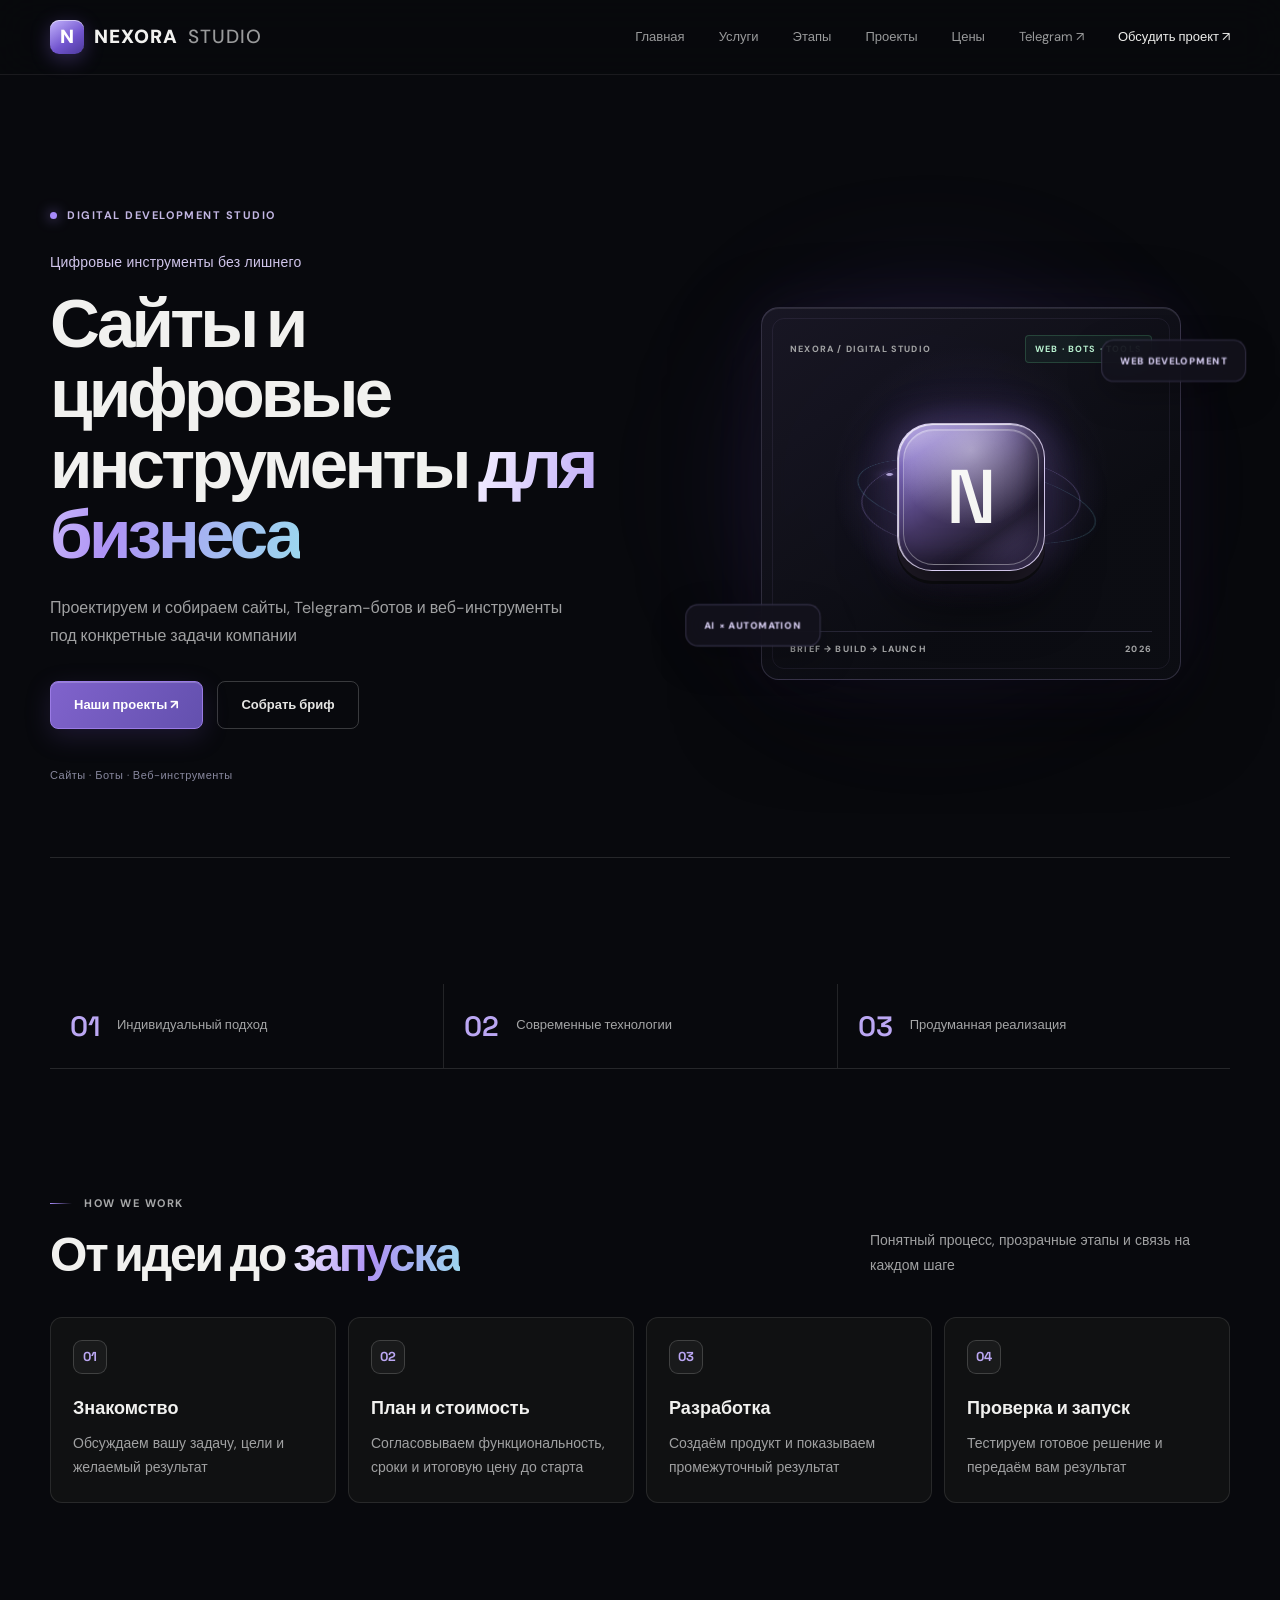
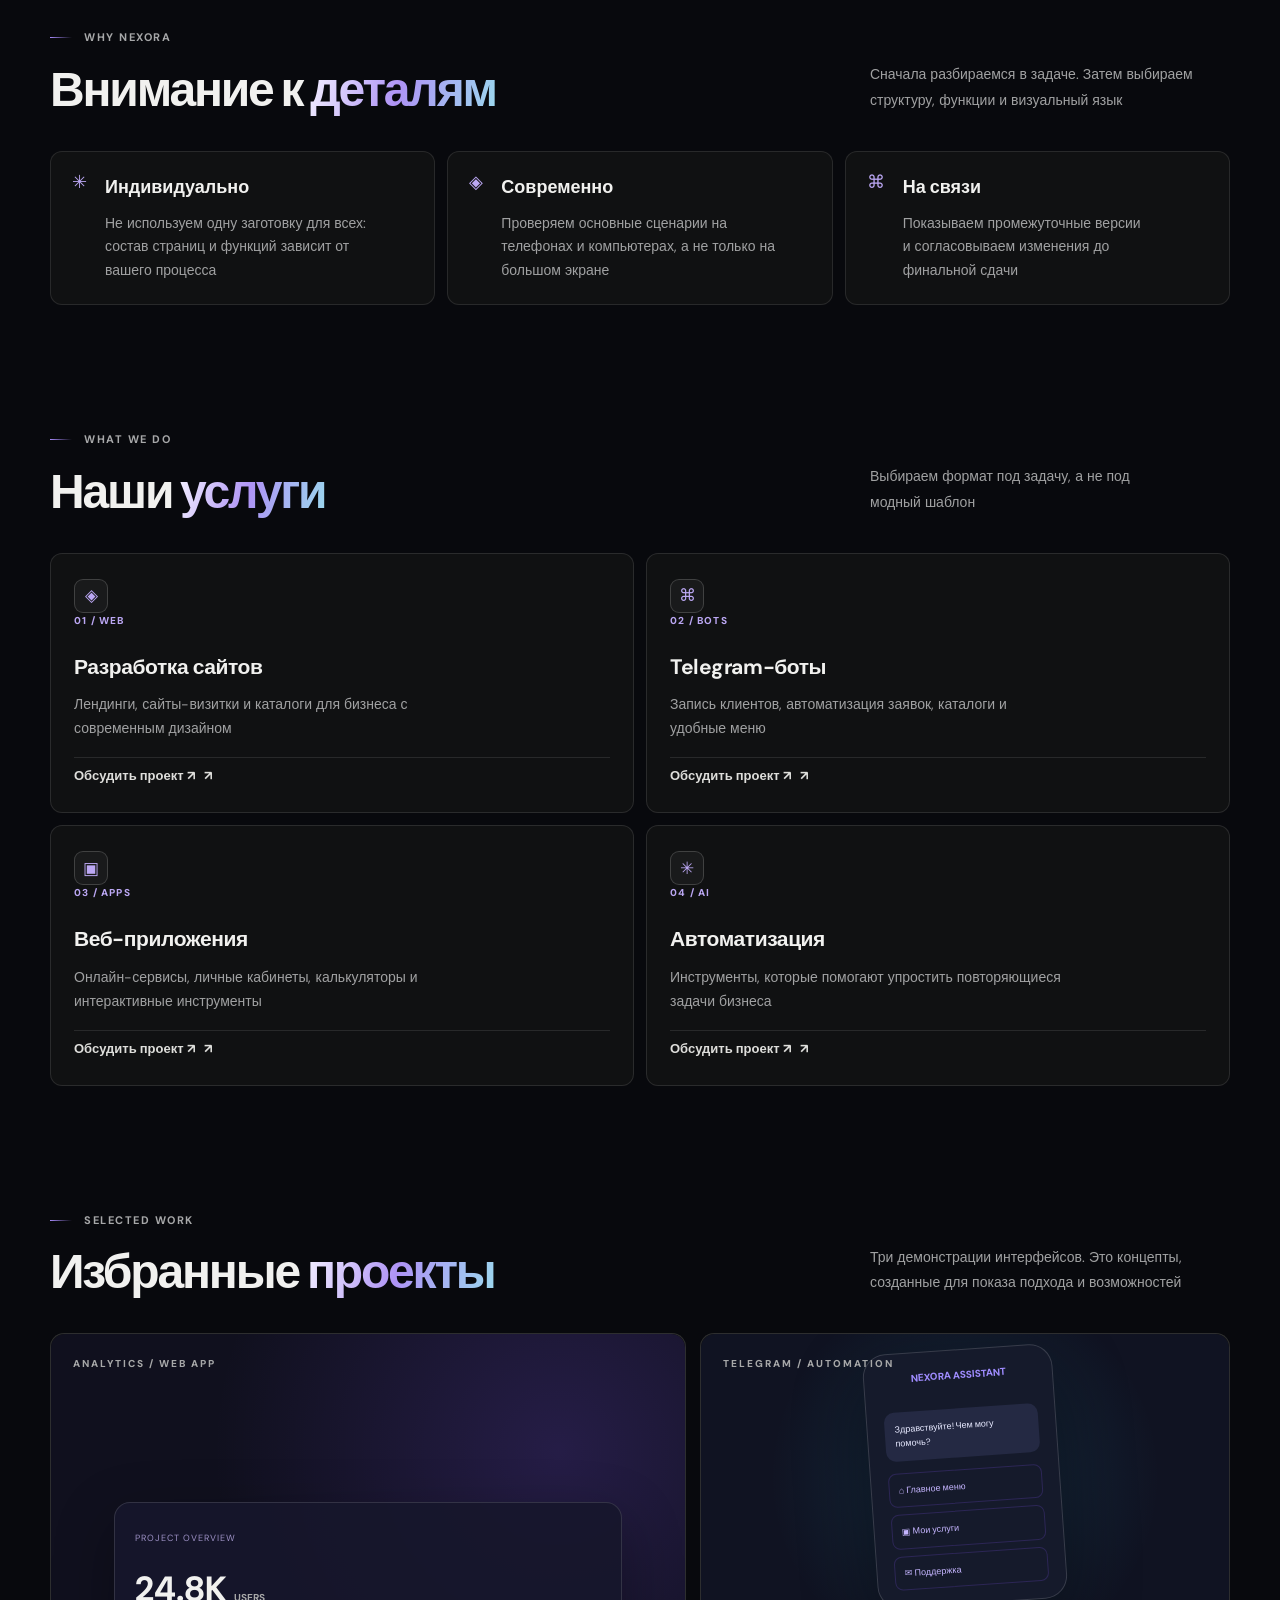
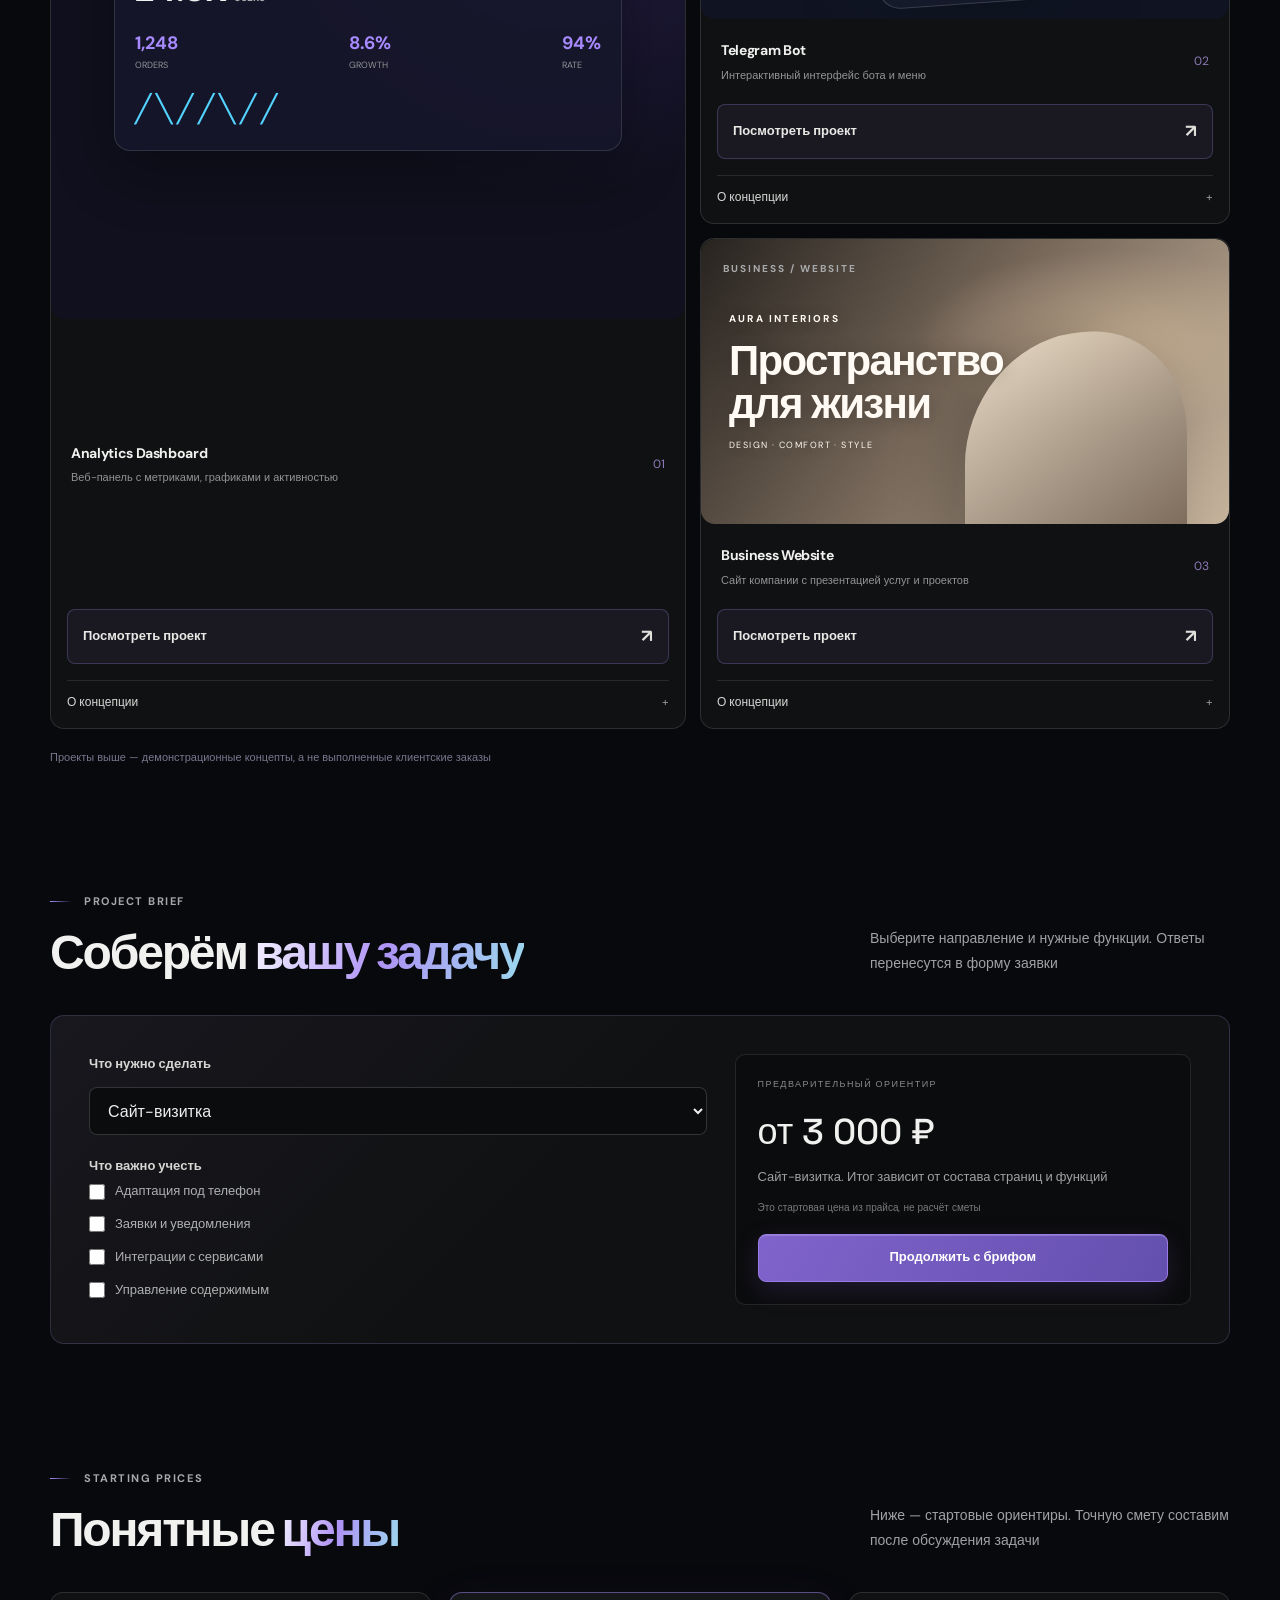
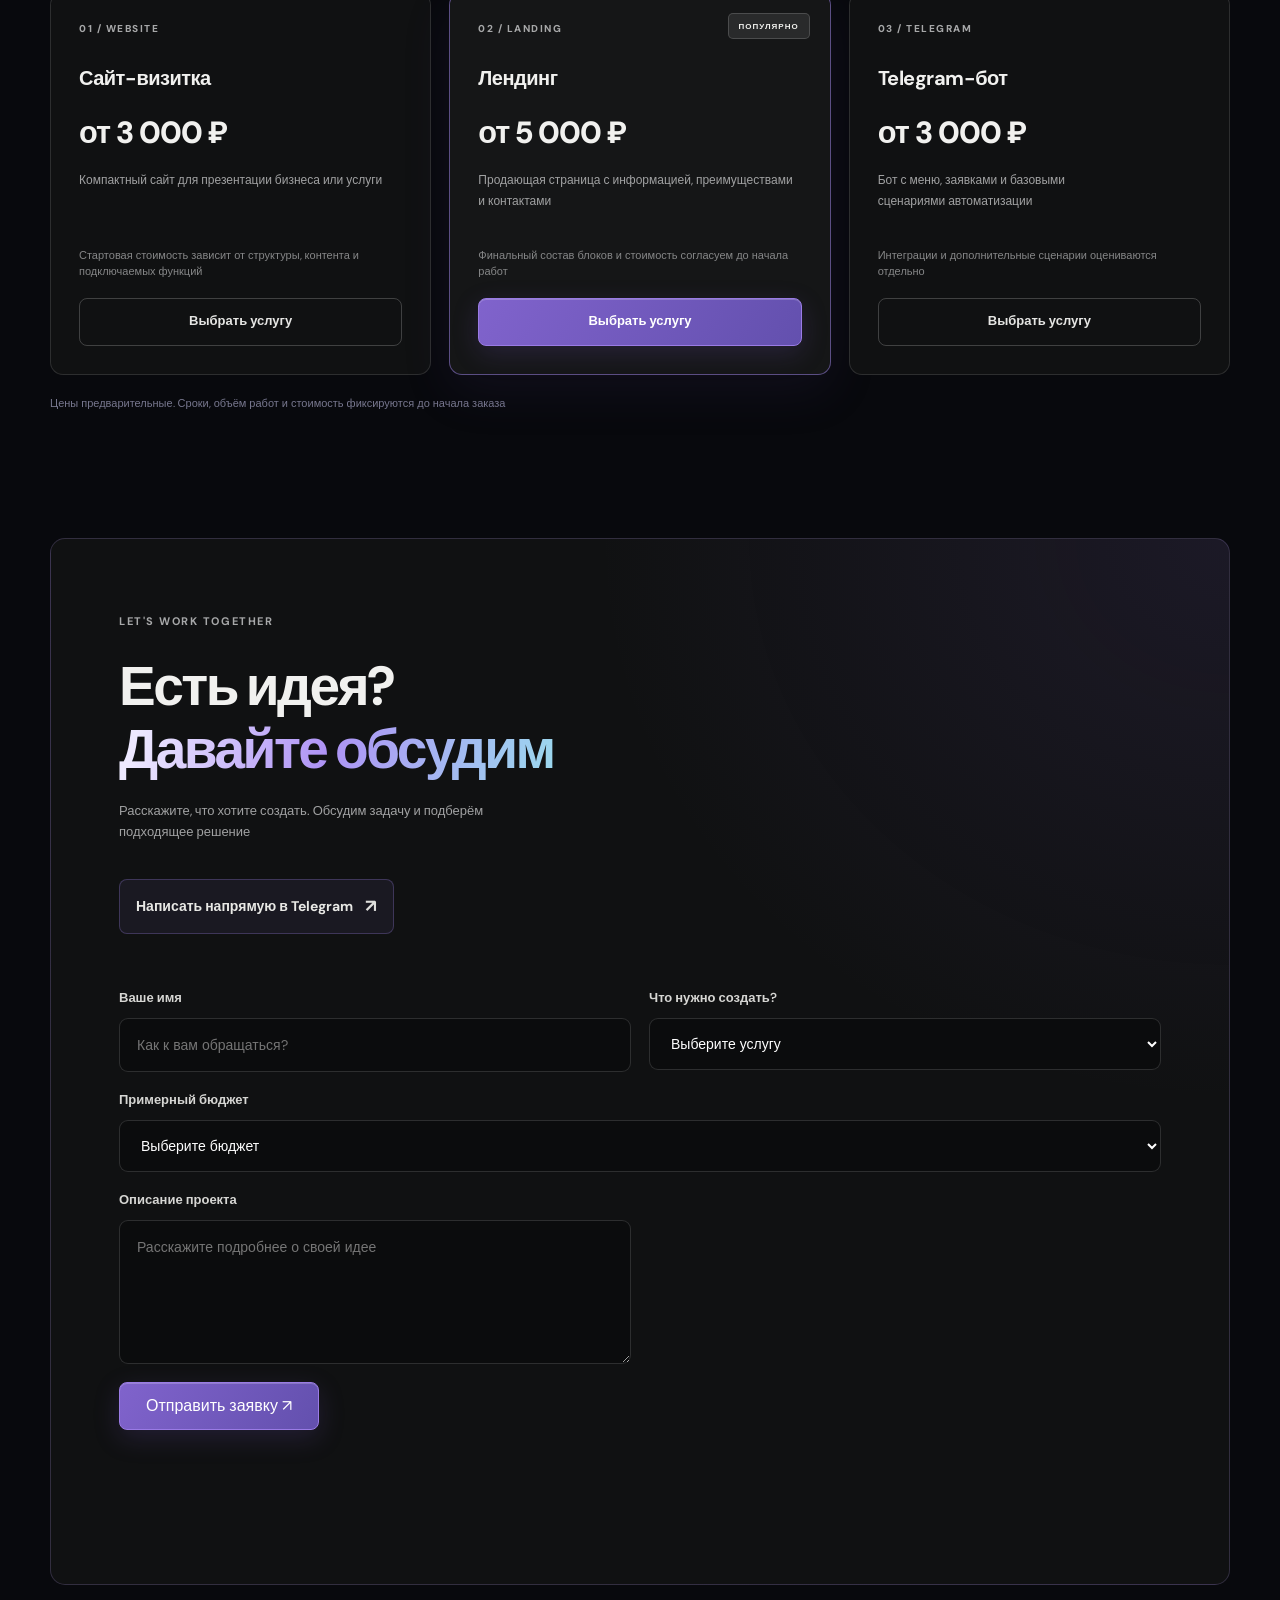
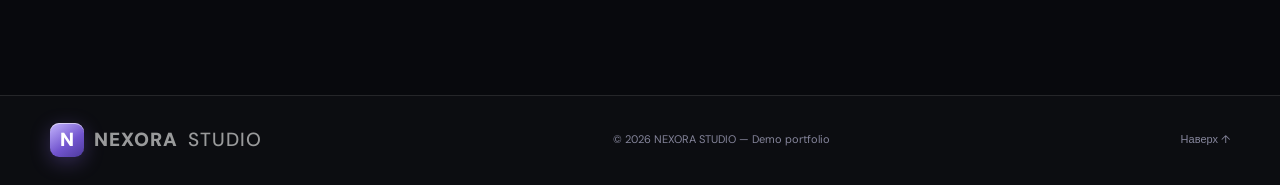
==== commit 26c32ee9: "ву" ====
--- a/index.html
+++ b/index.html
@@ -889,6 +889,94 @@
     .brief-select:focus-visible, .brief-features input:focus-visible { outline: 2px solid #e4e4e1; outline-offset: 3px; }
     @media (max-width: 700px) { .brief-panel { grid-template-columns: 1fr; gap: 20px; } }
 
+    /* NEXORA art direction: luminous violet, layered surfaces and a living emblem */
+    :root { --accent: #a78bfa; --accent-bright: #c4b5fd; --accent-soft: rgba(167,139,250,.14); }
+    body { background: #08090d; }
+    body::before {
+      display: block; position: fixed; inset: 0; z-index: -1; pointer-events: none;
+      background: radial-gradient(ellipse at 82% 9%, rgba(109,76,190,.16), transparent 34%),
+        radial-gradient(ellipse at 8% 44%, rgba(71,91,155,.09), transparent 32%),
+        linear-gradient(rgba(255,255,255,.018) 1px, transparent 1px),
+        linear-gradient(90deg, rgba(255,255,255,.018) 1px, transparent 1px);
+      background-size: auto, auto, 52px 52px, 52px 52px;
+      mask-image: linear-gradient(to bottom, black, transparent 78%);
+    }
+    .header { background: rgba(8,9,13,.78); border-bottom-color: rgba(255,255,255,.075); }
+    .logo-icon {
+      color: #fff; background: linear-gradient(145deg,#c4b5fd,#7255cf 58%,#4d3a9c);
+      box-shadow: 0 5px 20px rgba(137,105,226,.32), inset 0 1px rgba(255,255,255,.55);
+    }
+    .nav a:hover { color: var(--accent-bright); }
+    .nav a::after { background: linear-gradient(90deg,#9c7ce8,#76c8e8); }
+    .hero { position: relative; }
+    .hero h1 span, .section-heading h2 span, .contact-box h2 span {
+      background: linear-gradient(105deg,#eee9ff 5%,#ae93f5 48%,#9bd9ee 100%);
+      color: transparent; -webkit-background-clip: text; background-clip: text;
+      -webkit-text-fill-color: transparent;
+    }
+    .hero .eyebrow { color: #c2b6e3; }
+    .hero .eyebrow .status-dot { display: inline-block; background: #a78bfa; box-shadow: 0 0 13px rgba(167,139,250,.8); animation: statusBreathe 2.2s ease-in-out infinite; }
+    .studio-claim { color: #d0c5eb; }
+    .button.primary { color: white; border-color: #9a7be5; background: linear-gradient(120deg,#8063cc,#6350ae); box-shadow: 0 8px 26px rgba(103,77,174,.22), inset 0 1px rgba(255,255,255,.2); }
+    .button.primary:hover { color: white; background: linear-gradient(120deg,#9879e3,#7560c6); box-shadow: 0 12px 34px rgba(125,93,210,.34); }
+    .button.secondary:hover { border-color: rgba(185,161,255,.7); background: rgba(167,139,250,.08); }
+    .hero-visual { overflow: visible; }
+    .hero-visual::after {
+      display: block; content: ""; position: absolute; z-index: 0; width: 64%; aspect-ratio: 1;
+      border-radius: 50%; background: rgba(114,83,203,.22); filter: blur(76px); pointer-events: none;
+      animation: haloBreathe 5.5s ease-in-out infinite alternate;
+    }
+    .hero-visual .visual-card {
+      z-index: 1; overflow: hidden; border-color: rgba(207,192,255,.18);
+      background: radial-gradient(ellipse at 50% 46%,rgba(108,81,178,.18),transparent 47%),
+        linear-gradient(145deg,rgba(25,23,37,.97),rgba(12,13,19,.98) 68%);
+      box-shadow: 0 34px 90px rgba(0,0,0,.48), 0 0 70px rgba(113,85,193,.12), inset 0 1px rgba(255,255,255,.09);
+      backdrop-filter: blur(12px);
+    }
+    .hero-visual .visual-card::after { border-color: rgba(196,181,253,.08); }
+    .visual-top .live { color: #b9f2d0; border-color: rgba(104,223,157,.2); background: rgba(74,194,126,.07); }
+    .visual-center { background: radial-gradient(ellipse,rgba(167,139,250,.13),transparent 54%); animation: emblemFloat 5.4s ease-in-out infinite; }
+    .hero-visual .orbit { display: block !important; z-index: 1; border-color: rgba(189,165,255,.3); filter: drop-shadow(0 0 7px rgba(167,139,250,.25)); }
+    .hero-visual .orbit-one { width: 218px; height: 218px; animation-duration: 18s; }
+    .hero-visual .orbit-two { width: 268px; height: 156px; border-color: rgba(122,207,239,.24); animation-duration: 23s; }
+    .hero-visual .orbit-one::before { width: 7px; height: 7px; background: #d8caff; box-shadow: 0 0 16px #a78bfa; }
+    .hero-visual .orbit-two::before { width: 6px; height: 6px; background: #9de5f4; box-shadow: 0 0 16px #76c8e8; }
+    .hero-visual .core {
+      z-index: 4; border: 1px solid rgba(239,230,255,.76); border-radius: 35px;
+      background: linear-gradient(145deg,#c8b9f3 0%,#806bc2 18%,#453765 48%,#282238 72%,#75639f 100%);
+      box-shadow: 0 30px 52px rgba(0,0,0,.58), 0 10px 0 #272130, 0 13px 0 #111116,
+        0 0 40px rgba(149,119,229,.38), inset 1px 1px 1px rgba(255,255,255,.82),
+        inset -11px -13px 24px rgba(13,10,23,.6);
+      transition: transform .18s cubic-bezier(.2,.75,.25,1), box-shadow .3s ease, filter .3s ease;
+      animation: emblemGlow 4.8s ease-in-out infinite;
+    }
+    .hero-visual .core:hover { filter: brightness(1.12); box-shadow: 0 35px 56px rgba(0,0,0,.55),0 10px 0 #272130,0 13px 0 #111116,0 0 58px rgba(167,139,250,.56),inset 1px 1px 1px rgba(255,255,255,.9),inset -11px -13px 24px rgba(13,10,23,.55); }
+    .hero-visual .core::before { border-color: rgba(255,255,255,.34); background: linear-gradient(145deg,rgba(255,255,255,.19),transparent 38% 65%,rgba(12,8,25,.22)); }
+    .hero-visual .core::after { background: radial-gradient(circle at var(--emblem-light-x,50%) var(--emblem-light-y,18%),rgba(255,255,255,.43),transparent 56%); }
+    .visual-bottom { border-color: rgba(196,181,253,.14); }
+    .floating-tag { display: block !important; border-color: rgba(196,181,253,.2); background: rgba(19,18,29,.86); color: #e3d9ff; box-shadow: 0 12px 34px rgba(0,0,0,.28) !important; backdrop-filter: blur(14px); }
+    .tag-one { animation: tagFloat 5s ease-in-out infinite; }
+    .tag-two { animation: tagFloat 6s ease-in-out infinite reverse; }
+    .section-heading .eyebrow::before { background: linear-gradient(90deg,#a78bfa,transparent); }
+    .stats strong, .service-icon, .service-number, .nexora-process-card > span, .nexora-benefits-grid article > span { color: #bba7f3; }
+    .service-card:hover, .nexora-process-card:hover, .nexora-benefits-grid article:hover { border-color: rgba(167,139,250,.42); }
+    .project-card:hover, .price-card:hover { border-color: rgba(167,139,250,.5); }
+    .nexora-project-cta, .nexora-telegram-link { border-color: rgba(167,139,250,.25); background: rgba(167,139,250,.07); }
+    .price-card.featured { border-color: rgba(167,139,250,.48); box-shadow: 0 16px 50px rgba(81,61,134,.12); }
+    .contact-box { background: radial-gradient(ellipse at 100% 0,rgba(113,84,185,.12),transparent 38%),#101112; border-color: rgba(183,159,246,.2); }
+    .brief-panel { background: linear-gradient(135deg,rgba(167,139,250,.055),transparent 45%),#101112; border-color: rgba(183,159,246,.18); }
+    @keyframes statusBreathe { 50% { opacity: .55; box-shadow: 0 0 5px rgba(167,139,250,.4); } }
+    @keyframes haloBreathe { from { opacity: .55; transform: scale(.88); } to { opacity: .95; transform: scale(1.12); } }
+    @keyframes emblemGlow { 0%,100% { box-shadow: 0 30px 52px rgba(0,0,0,.58),0 10px 0 #272130,0 13px 0 #111116,0 0 34px rgba(149,119,229,.32),inset 1px 1px 1px rgba(255,255,255,.82),inset -11px -13px 24px rgba(13,10,23,.6); } 50% { box-shadow: 0 30px 52px rgba(0,0,0,.58),0 10px 0 #272130,0 13px 0 #111116,0 0 50px rgba(149,119,229,.48),inset 1px 1px 1px rgba(255,255,255,.82),inset -11px -13px 24px rgba(13,10,23,.6); } }
+    @media (max-width: 600px) {
+      .hero-visual .orbit-one { width: 184px; height: 184px; }
+      .hero-visual .orbit-two { width: 224px; height: 132px; }
+      .floating-tag { display: none !important; }
+    }
+    @media (prefers-reduced-motion: reduce) {
+      .hero-visual::after, .hero-visual .core, .hero-visual .orbit, .hero .eyebrow .status-dot { animation: none !important; }
+    }
+
   </style>
 
 </head>
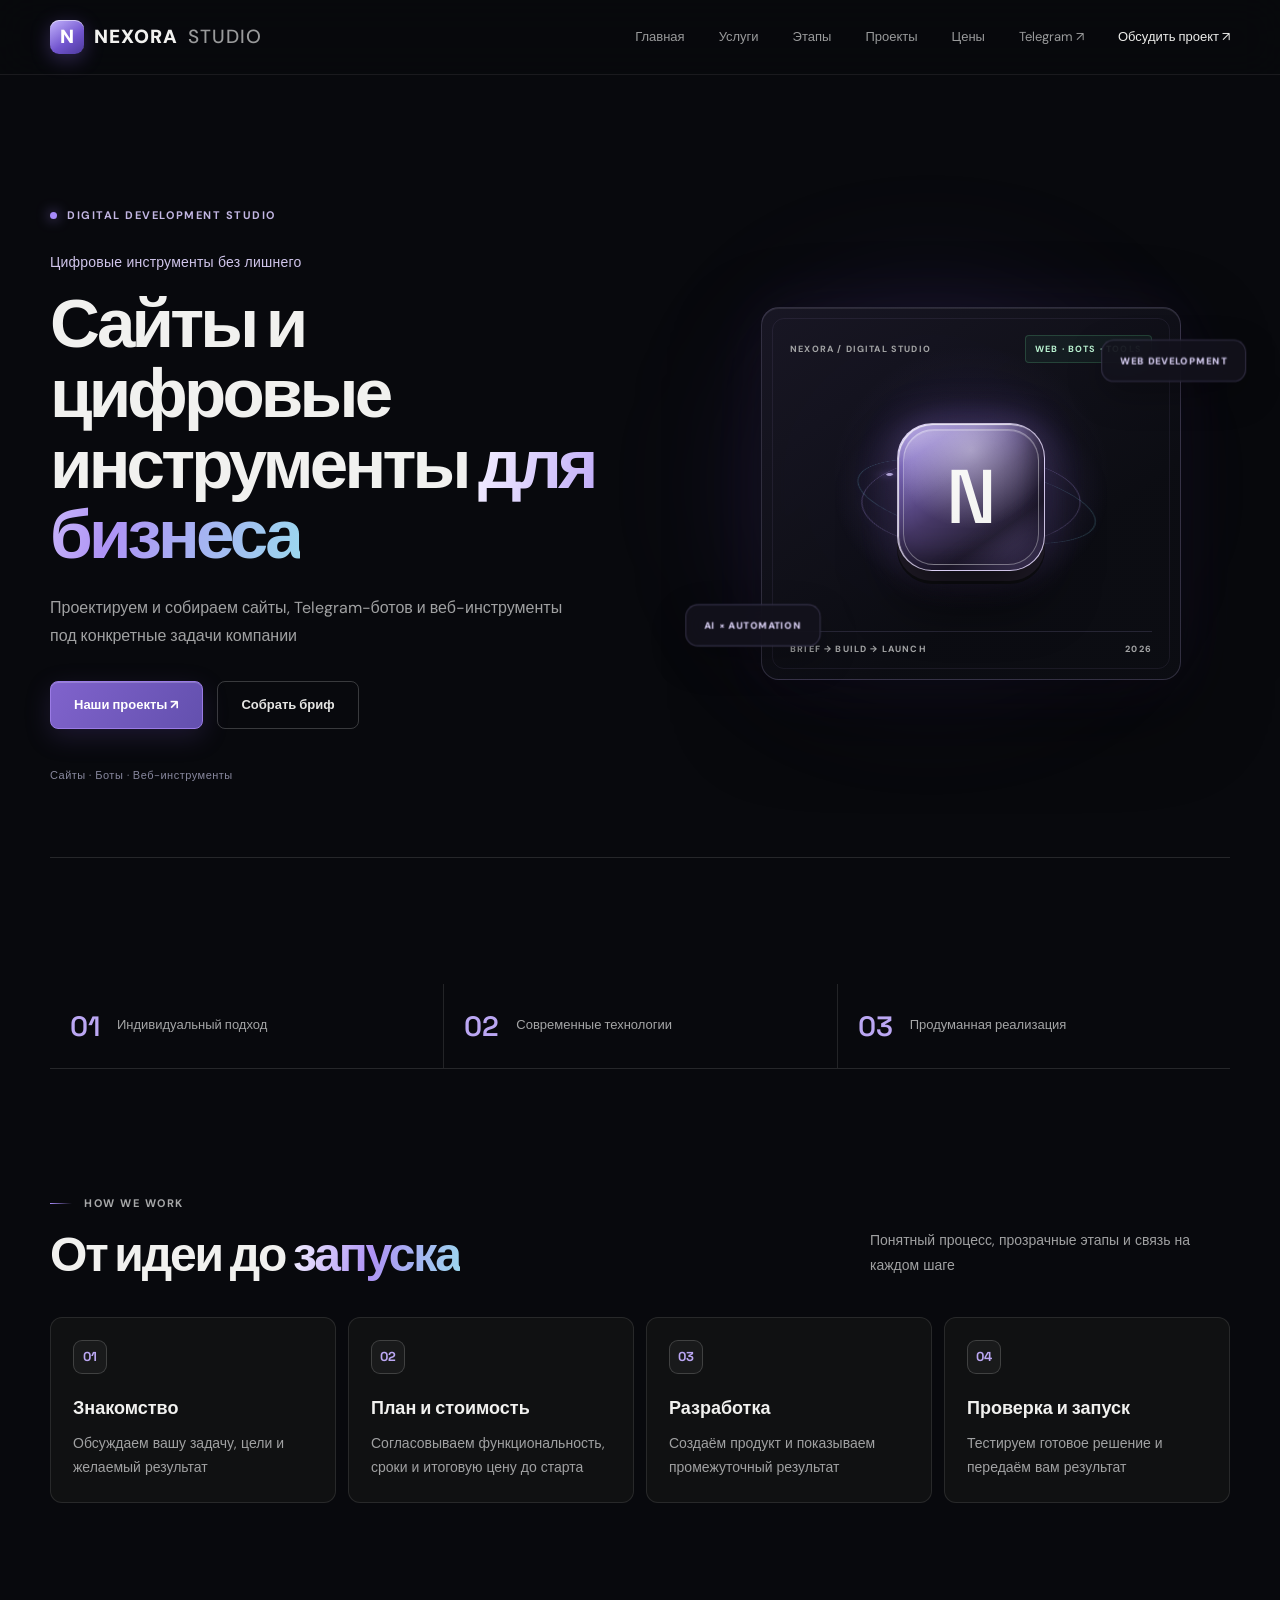
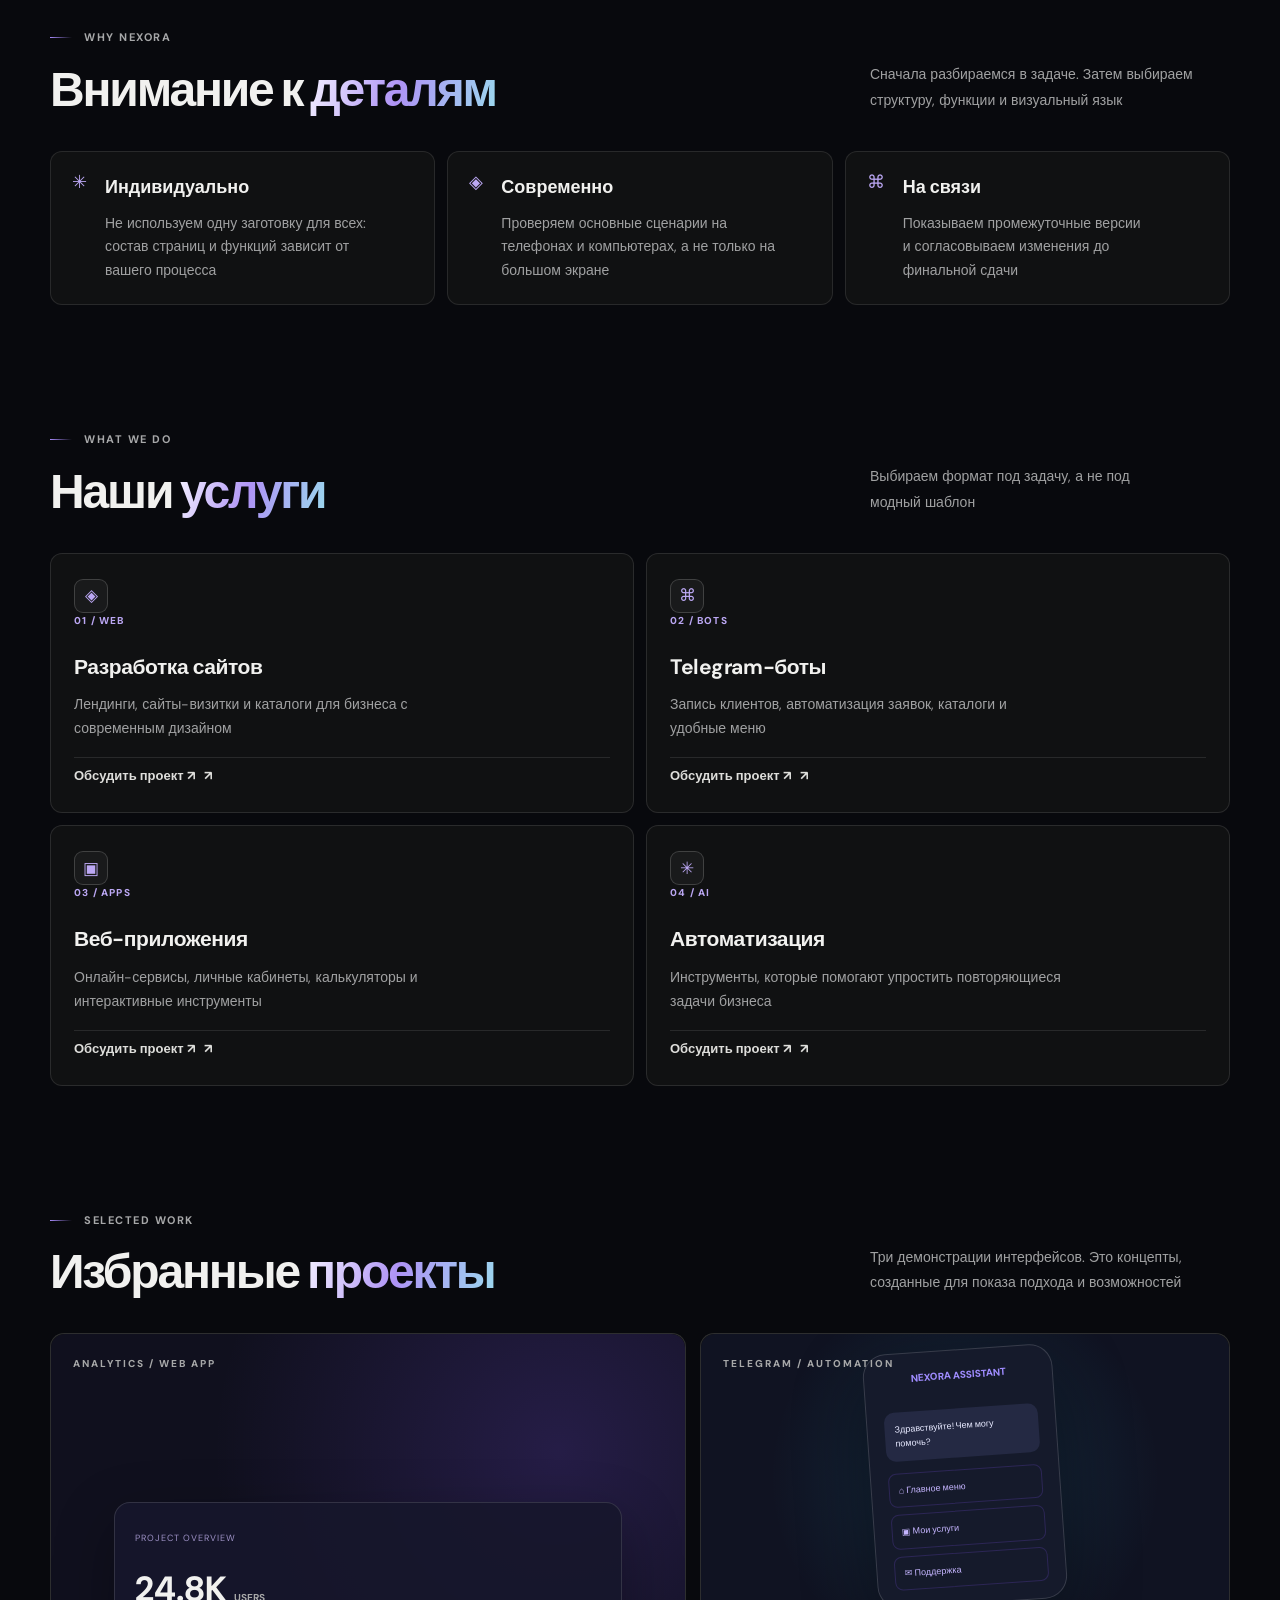
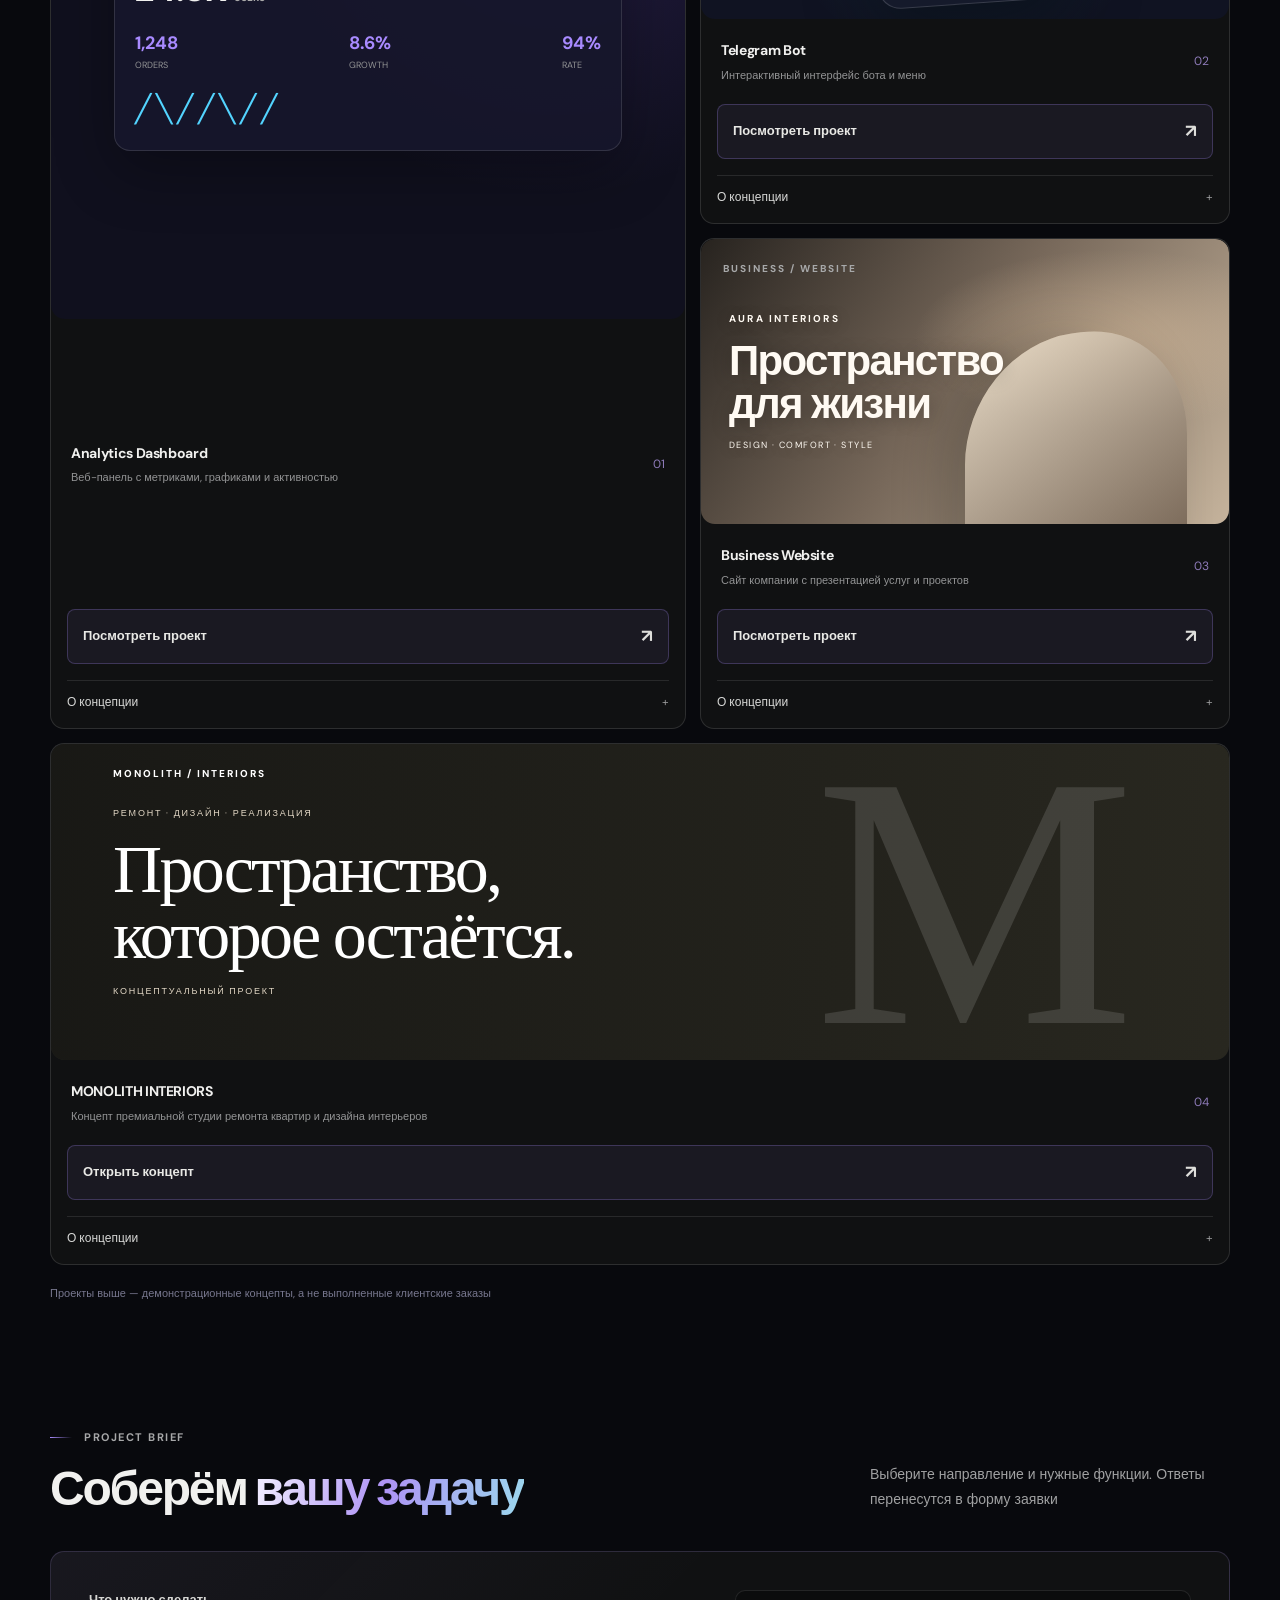
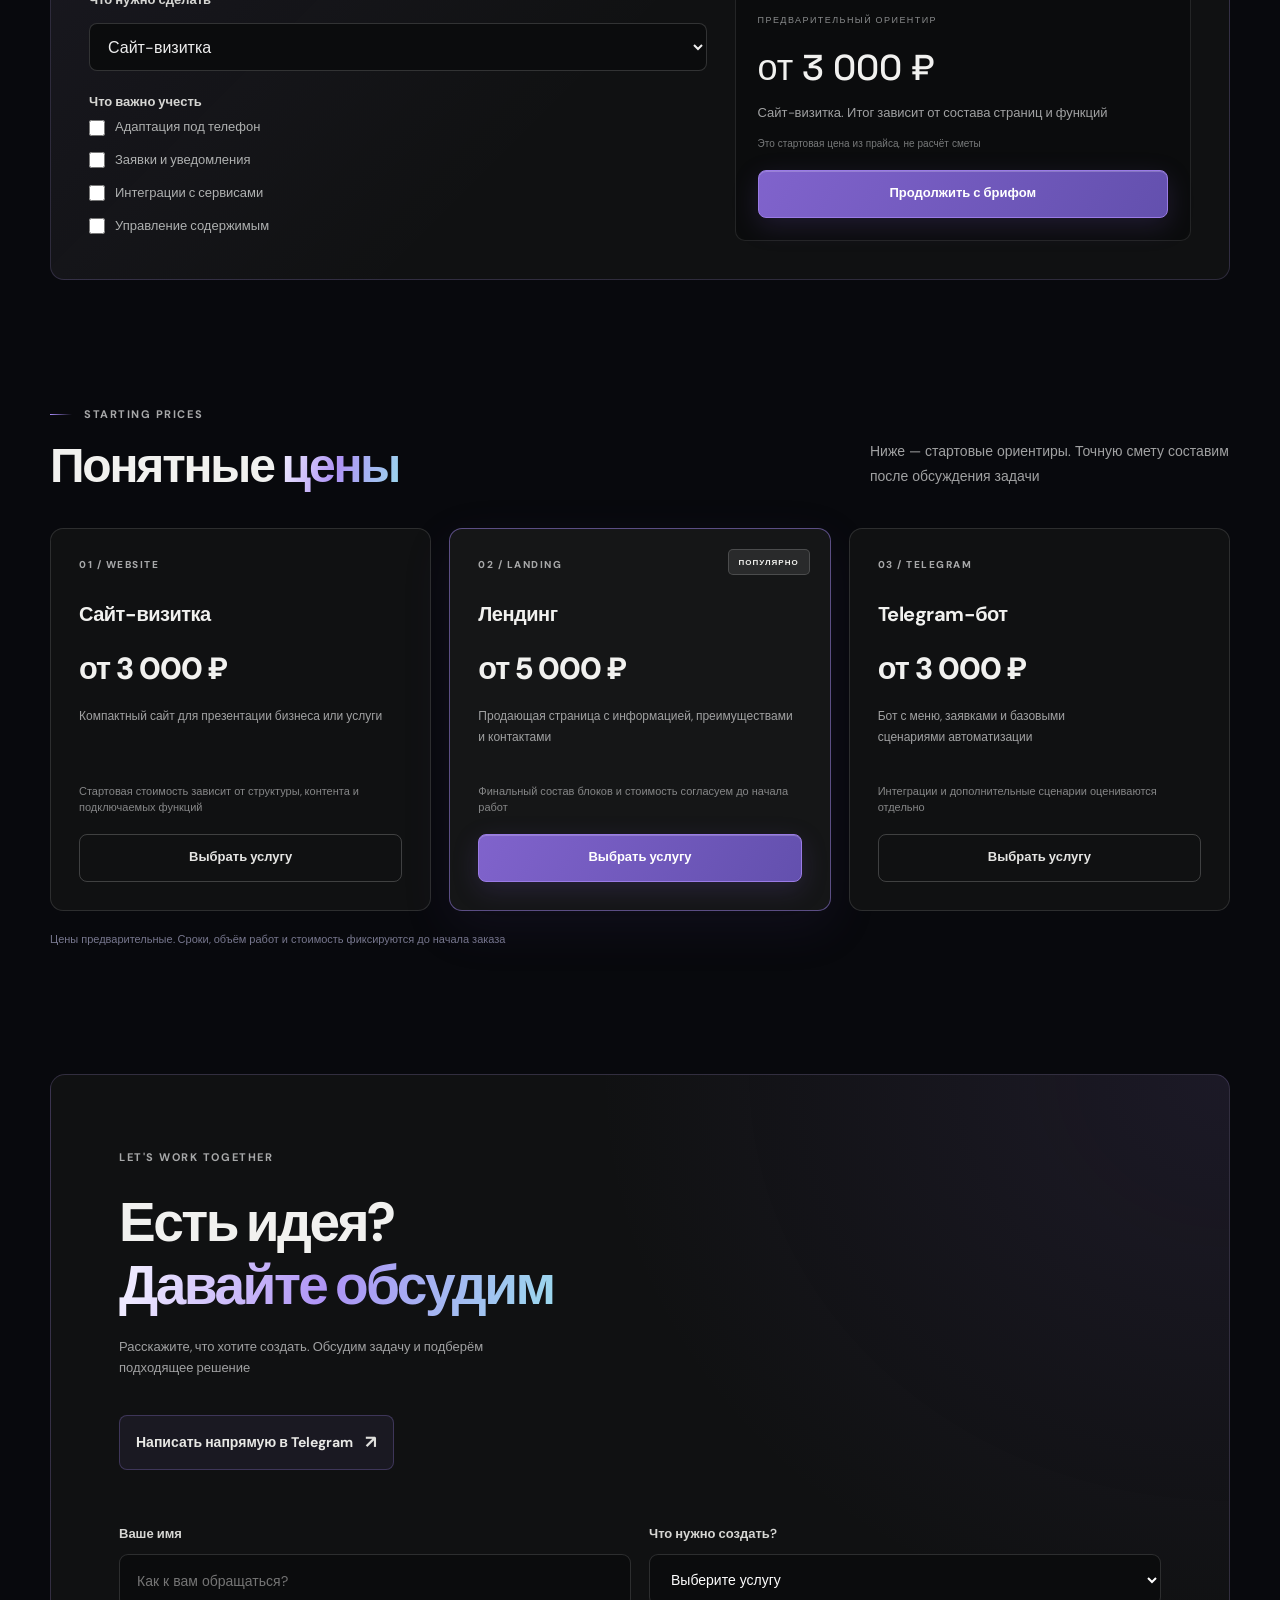
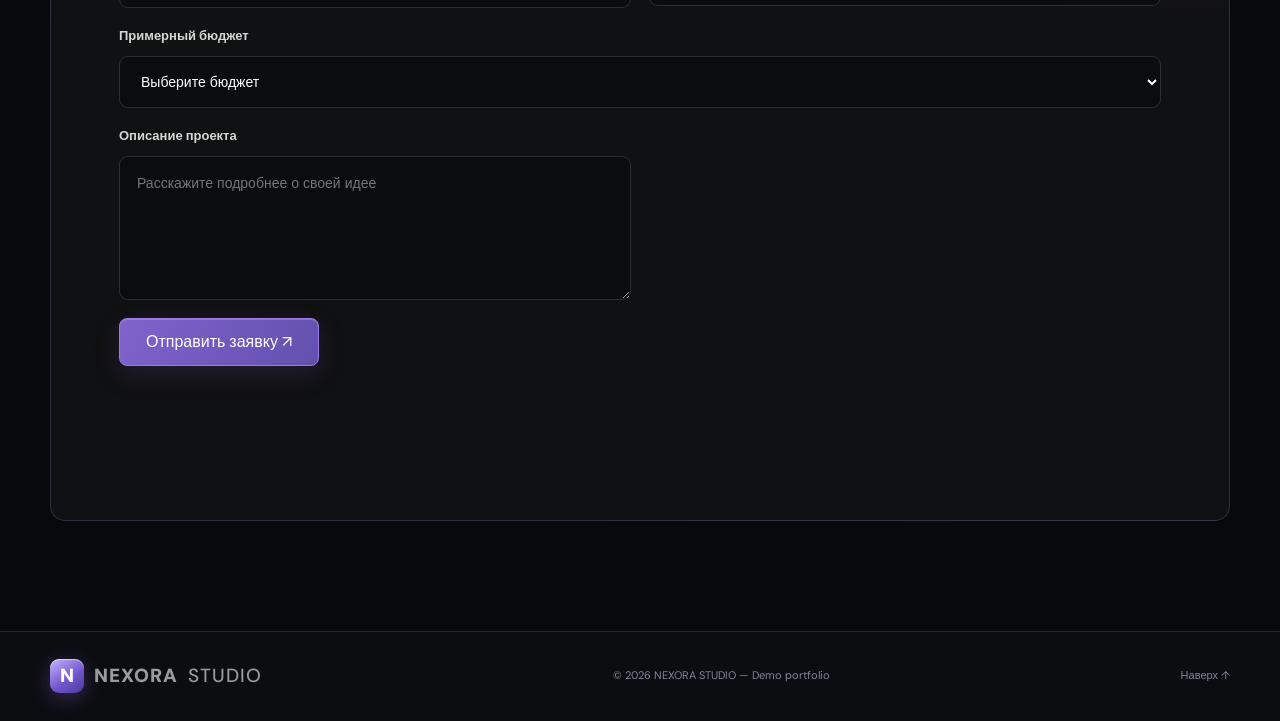
==== commit d12614a0: "е" ====
--- a/index.html
+++ b/index.html
@@ -978,6 +978,21 @@
     }
 
   </style>
+  <style>
+    .nexora-monolith-card { grid-column: 1 / -1; }
+    .nexora-monolith-preview {
+      position: relative; min-height: 340px; display: flex; align-items: center; overflow: hidden;
+      padding: clamp(28px,5vw,62px); background: #292820 url("https://images.unsplash.com/photo-1600210492486-724fe5c67fb0?auto=format&fit=crop&w=1800&q=82") center 54% / cover;
+      color: #fff;
+    }
+    .nexora-monolith-preview::before { content: ""; position:absolute; inset:0; background:linear-gradient(90deg,rgba(20,20,18,.78),rgba(20,20,18,.28) 68%,rgba(20,20,18,.04)); }
+    .nexora-monolith-preview .preview-label { position:absolute; z-index:1; top:22px; left:clamp(28px,5vw,62px); color:#fff; }
+    .nexora-monolith-copy { position:relative; z-index:1; display:flex; flex-direction:column; gap:15px; }
+    .nexora-monolith-copy span,.nexora-monolith-copy small { color:#e2d7c5; font-size:9px; letter-spacing:.2em; }
+    .nexora-monolith-copy strong { font:400 clamp(36px,6vw,68px)/.98 Georgia,"Times New Roman",serif; letter-spacing:-.04em; }
+    .nexora-monolith-mark { position:absolute; z-index:1; right:8%; color:#ffffff20; font:400 clamp(180px,30vw,360px)/1 Georgia,serif; }
+    @media(max-width:600px) { .nexora-monolith-card { grid-column:auto; } .nexora-monolith-preview { min-height:255px; } .nexora-monolith-mark { right:2%; font-size:180px; } }
+  </style>
 
 </head>
 <body>
@@ -1226,6 +1241,24 @@
             <div><p>Сайт для студии интерьеров с акцентом на портфолио и атмосферу</p><p>Спокойная типографика и крупные изображения помогают показать проекты</p><small>Это визуальная концепция, не клиентский заказ</small></div>
           </details>
         </article>
+        <article class="project-card nexora-project-card nexora-monolith-card">
+          <a class="nexora-project-link" href="/projects/monolith-interiors" target="_blank" rel="noopener" aria-label="Открыть демонстрационный сайт MONOLITH INTERIORS">
+            <div class="project-preview nexora-monolith-preview">
+              <span class="preview-label">MONOLITH / INTERIORS</span>
+              <div class="nexora-monolith-copy"><span>РЕМОНТ · ДИЗАЙН · РЕАЛИЗАЦИЯ</span><strong>Пространство,<br>которое остаётся.</strong><small>КОНЦЕПТУАЛЬНЫЙ ПРОЕКТ</small></div>
+              <span class="nexora-monolith-mark" aria-hidden="true">M</span>
+            </div>
+          </a>
+          <div class="project-info nexora-project-info">
+            <div><h3>MONOLITH INTERIORS</h3><p>Концепт премиальной студии ремонта квартир и дизайна интерьеров</p></div>
+            <span>04</span>
+          </div>
+          <a class="nexora-project-cta" href="/projects/monolith-interiors" target="_blank" rel="noopener">Открыть концепт <span>↗</span></a>
+          <details class="project-case">
+            <summary>О концепции</summary>
+            <div><p>Самостоятельный сайт студии полного цикла: от идеи и дизайн-проекта до ремонта и авторского надзора.</p><p>Портфолио на странице обозначено как концептуальная визуализация, без вымышленных отзывов и достижений.</p><small>Демонстрационный бренд NEXORA STUDIO</small></div>
+          </details>
+        </article>
       </div>
       <p class="portfolio-disclaimer">Проекты выше — демонстрационные концепты, а не выполненные клиентские заказы</p>
     </section>
